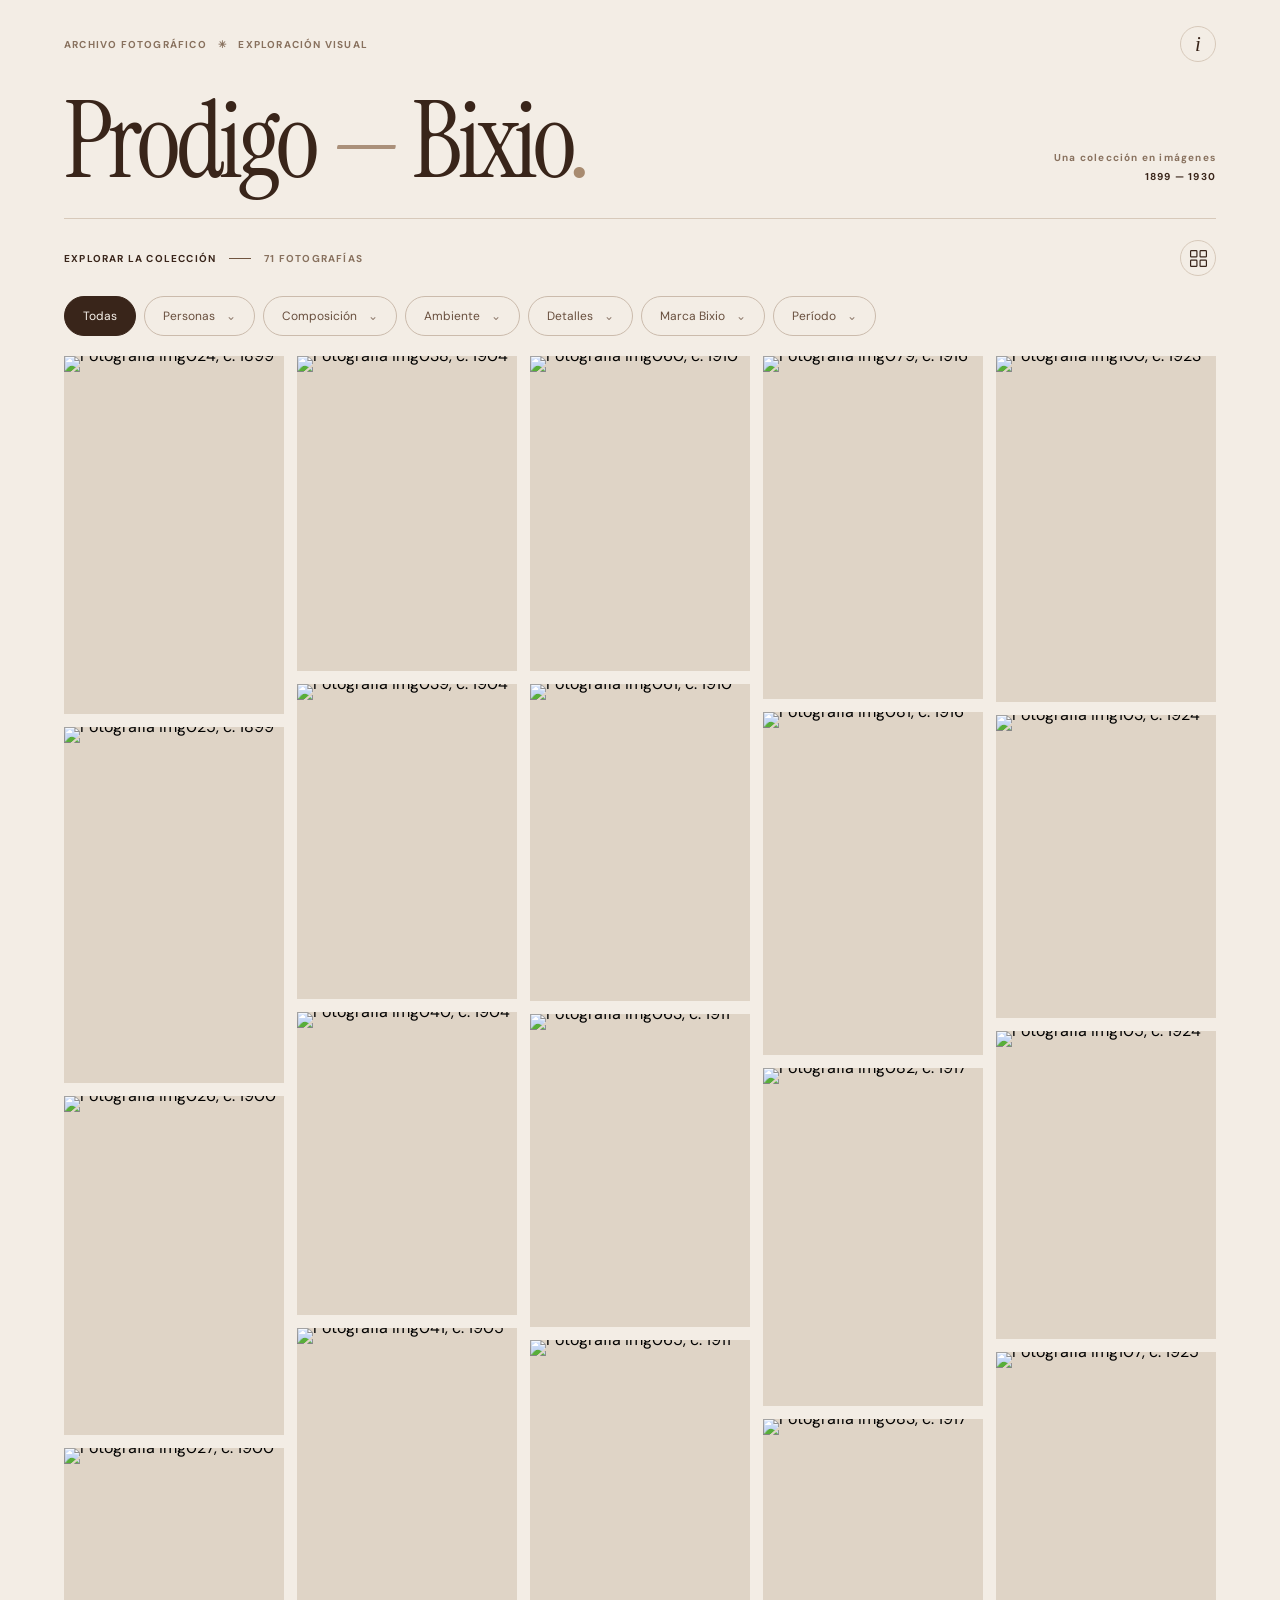
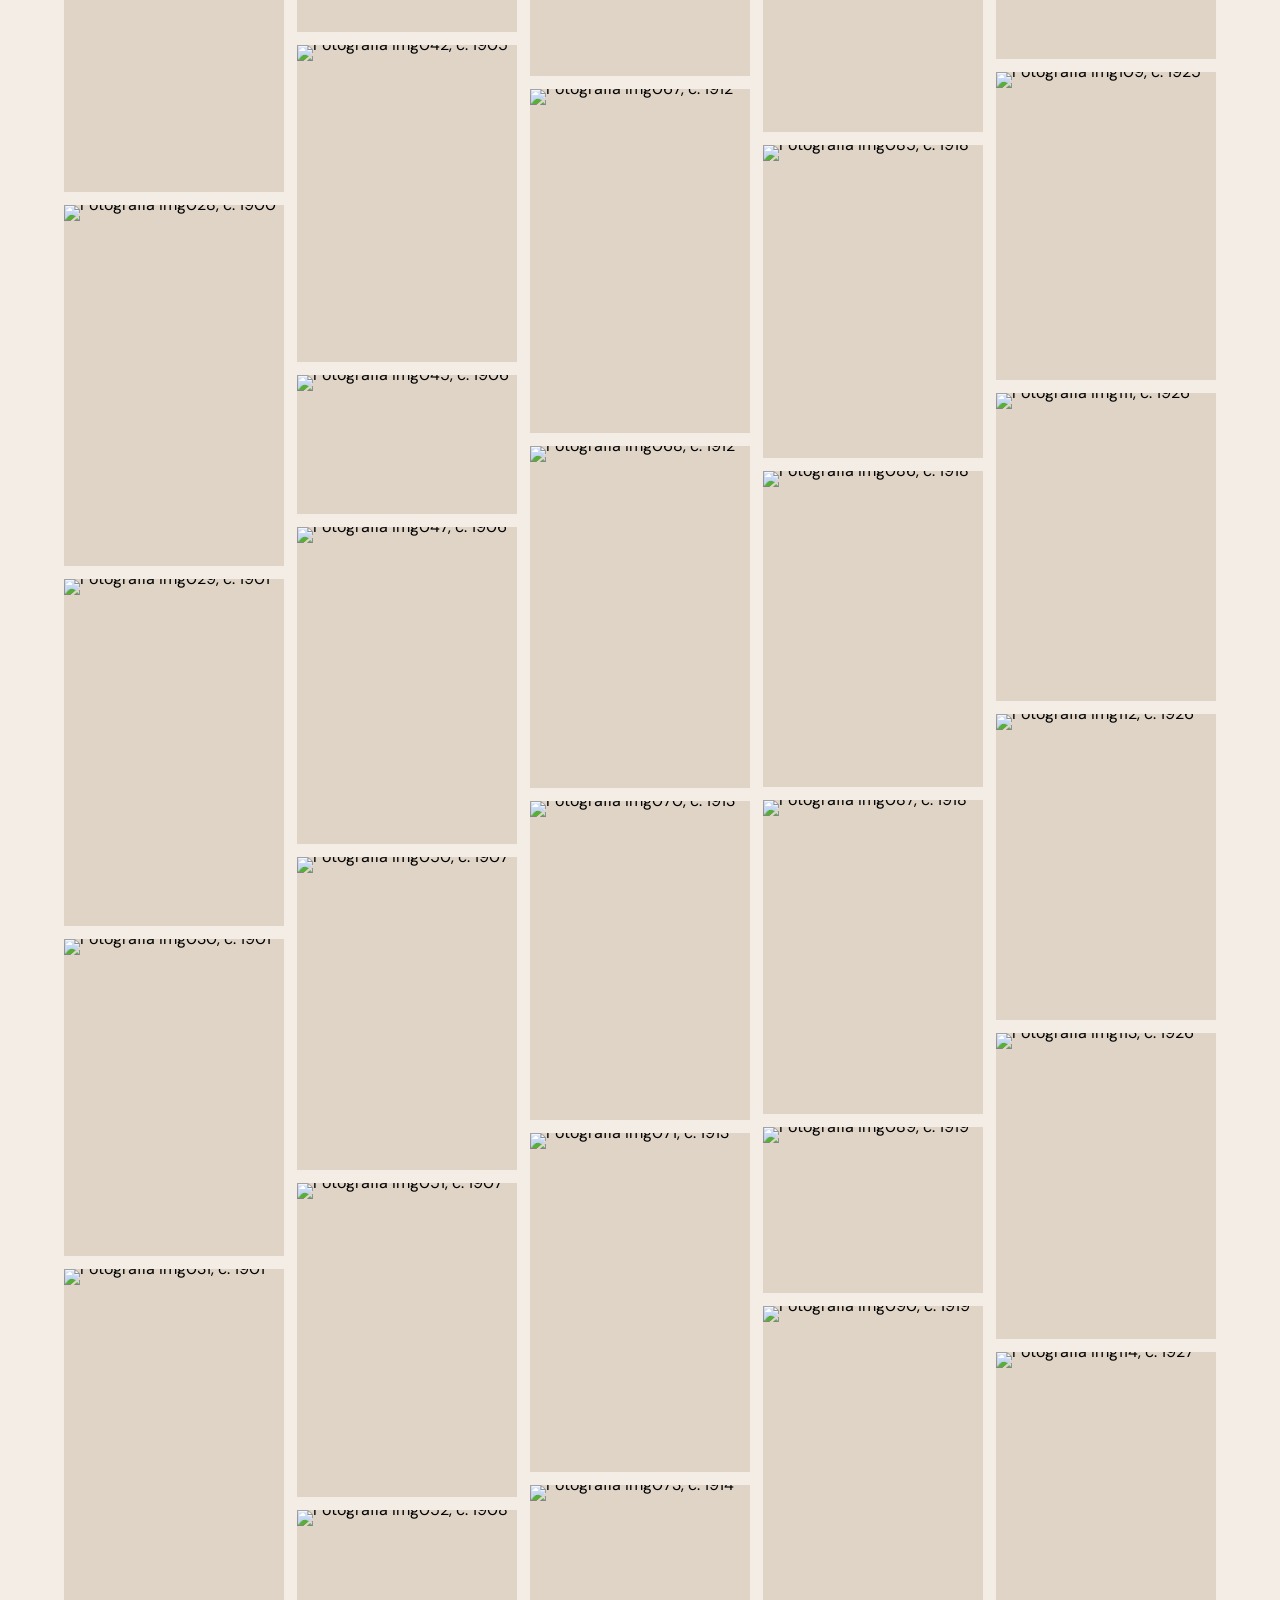
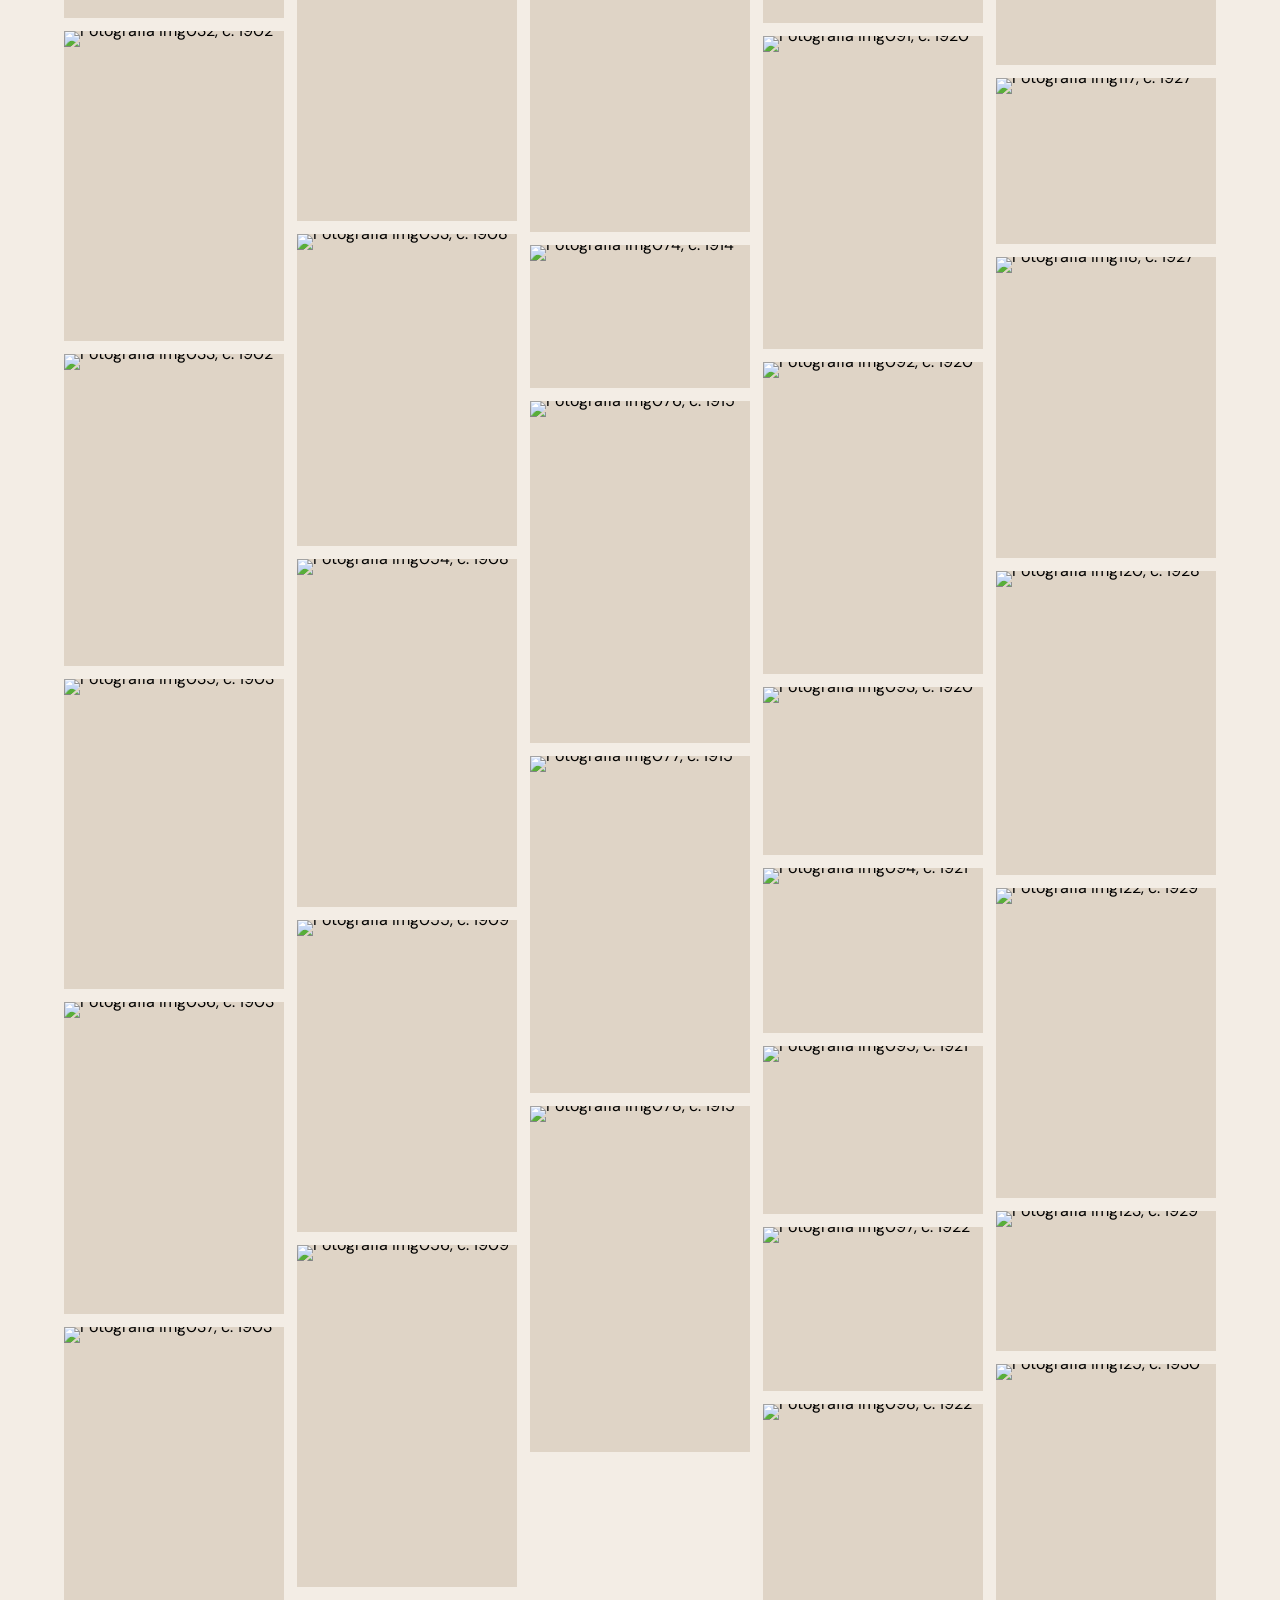
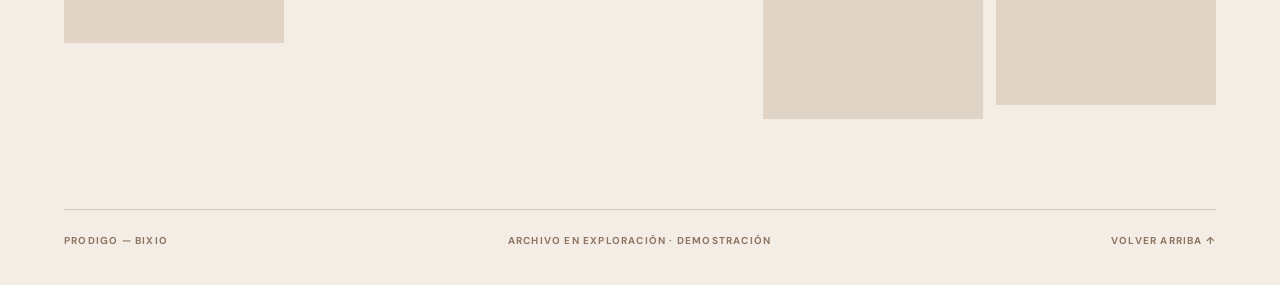
==== index.html @ 55facebe "Add files via upload" ====
<!doctype html><html lang="es"><head><meta charset="utf-8"><meta name="viewport" content="width=device-width, initial-scale=1, viewport-fit=cover"><meta name="theme-color" content="#f3ede5"><meta name="description" content="Prodigo — Bixio. Un archivo fotográfico para explorar visualmente."><title>Prodigo — Bixio</title><link rel="preconnect" href="https://fonts.googleapis.com"><link rel="preconnect" href="https://fonts.gstatic.com" crossorigin><link href="https://fonts.googleapis.com/css2?family=DM+Sans:wght@400;500;600;700&family=Instrument+Serif:ital@0;1&display=swap" rel="stylesheet"><link rel="stylesheet" href="style.css"></head><body>
<header class="mast"><div class="mast-top"><div class="overline">ARCHIVO FOTOGRÁFICO <span class="tiny-star">✳</span> EXPLORACIÓN VISUAL</div><button class="icon-btn contrast" id="about" title="Acerca de la muestra" aria-label="Acerca de la muestra">i</button></div><div class="mast-main"><h1>Prodigo <em>—</em> Bixio<span class="dot">.</span></h1><div class="mast-sub">Una colección en imágenes <span>1899 — 1930</span></div></div></header>
<main><section class="toolbar" aria-label="Filtros de fotografías"><div class="toolbar-head"><div class="section-kicker">EXPLORAR LA COLECCIÓN <span class="line"></span> <span id="counter">—</span></div><div class="right-tools"><button id="reset" class="reset-btn" hidden>↺ Restablecer</button><button id="density" class="icon-btn" title="Cambiar tamaño de miniaturas" aria-label="Cambiar tamaño de miniaturas"><svg width="19" height="19" viewBox="0 0 24 24" fill="none" stroke="currentColor" stroke-width="1.5"><rect x="2" y="2" width="8" height="8" rx="1"/><rect x="14" y="2" width="8" height="8" rx="1"/><rect x="2" y="14" width="8" height="8" rx="1"/><rect x="14" y="14" width="8" height="8" rx="1"/></svg></button></div></div><div class="filter-scroll"><div class="filter-bar" id="filters"><button class="filter-chip selected" data-group="all">Todas</button><button class="filter-chip" data-group="personas">Personas <span class="down">⌄</span></button><button class="filter-chip" data-group="composicion">Composición <span class="down">⌄</span></button><button class="filter-chip" data-group="ambiente">Ambiente <span class="down">⌄</span></button><button class="filter-chip" data-group="detalles">Detalles <span class="down">⌄</span></button><button class="filter-chip" data-group="marca">Marca Bixio <span class="down">⌄</span></button><button class="filter-chip" data-group="fechas">Período <span class="down">⌄</span></button></div></div><div id="filter-panel" class="filter-panel" hidden></div><div id="active" class="active-tags"></div></section>
<section class="gallery-wrap"><div class="gallery" id="gallery"></div><div class="empty" id="empty" hidden>Sin fotografías para esta combinación.<br><button id="clear-empty" class="soft-button">Quitar filtros</button></div></section><footer><span>PRODIGO — BIXIO</span><span>ARCHIVO EN EXPLORACIÓN · DEMOSTRACIÓN</span><a href="#" id="up">VOLVER ARRIBA ↑</a></footer></main>
<div id="viewer" class="viewer" role="dialog" aria-modal="true" aria-label="Visor fotográfico" hidden><div class="viewer-head"><div class="viewer-title">Prodigo <em>—</em> Bixio <small id="viewer-id"></small></div><div class="viewer-head-actions"><button id="flip" class="v-icon" title="Ver reverso" aria-label="Ver reverso" hidden>↺ <span>Reverso</span></button><button id="close" class="v-icon close" title="Cerrar" aria-label="Cerrar">✕</button></div></div><div class="image-viewport" id="viewport"><button id="prev" class="nav-arrow left" aria-label="Anterior">‹</button><div class="image-stage" id="stage"><img id="big" alt="Fotografía seleccionada" draggable="false"></div><button id="next" class="nav-arrow right" aria-label="Siguiente">›</button></div><div class="viewer-bottom"><div class="v-detail"><span id="current">— / —</span><span class="v-sep">·</span><span id="date">c. 1900</span></div><div class="zoom-tools"><button class="v-icon" id="zoom-out" title="Alejar" aria-label="Alejar">−</button><button class="zoom-readout" id="fit" title="Ajustar a pantalla">100%</button><button class="v-icon" id="zoom-in" title="Acercar" aria-label="Acercar">+</button><button class="v-icon" id="fullscreen" title="Pantalla completa" aria-label="Pantalla completa">⛶</button></div></div></div>
<div class="info-overlay" id="info" hidden><div class="info-card"><button class="info-close" id="info-close" aria-label="Cerrar">✕</button><div class="overline">SOBRE ESTA DEMOSTRACIÓN</div><h2>Las imágenes cuentan.</h2><p>Una exploración visual del conjunto fotográfico de Bixio. Combiná filtros para descubrir relaciones entre retratos, escenas y marcas de estudio.</p><p>Las fechas y algunas clasificaciones son aproximaciones experimentales destinadas a esta demostración. No constituyen catalogación documental definitiva.</p><button class="soft-button" id="info-ok">Explorar →</button></div></div><script src="app.js"></script></body></html>
---- style.css ----
:root{--bg:#f3ede5;--ink:#39251a;--muted:#88715e;--line:#d7c9ba;--accent:#705540;--paper:#faf7f2;--dark:#171411}*{box-sizing:border-box}html{scroll-behavior:smooth}body{margin:0;background:var(--bg);color:var(--ink);font-family:'DM Sans',Arial,sans-serif;-webkit-font-smoothing:antialiased}button{font:inherit;cursor:pointer}button:focus-visible,a:focus-visible{outline:2px solid #8c6142;outline-offset:3px}button[hidden],div[hidden],section[hidden]{display:none!important}.mast{padding:26px clamp(18px,5vw,86px) 32px}.mast-top,.mast-main,.toolbar-head,.viewer-head,.viewer-bottom{display:flex;justify-content:space-between;align-items:center}.overline,.section-kicker,.mast-sub,footer{letter-spacing:.12em;font-size:10px;font-weight:700}.overline{color:var(--muted)}.tiny-star{margin:0 8px}.icon-btn{border:1px solid var(--line);background:transparent;color:var(--ink);width:36px;height:36px;border-radius:50%;display:grid;place-items:center}.contrast{font-family:serif;font-style:italic;font-size:21px}.mast-main{gap:28px;align-items:end;margin-top:35px}h1{font-family:'Instrument Serif',Georgia,serif;font-weight:400;font-size:clamp(54px,8.3vw,130px);line-height:.84;letter-spacing:-.045em;margin:0}h1 em{font-weight:400;color:#aa907a}.dot{color:#a88b70}.mast-sub{max-width:175px;text-align:right;color:var(--muted);line-height:1.9}.mast-sub span{display:block;color:var(--ink)}main{padding:0 clamp(18px,5vw,86px)}.toolbar{position:relative;padding-top:21px;border-top:1px solid var(--line);padding-bottom:20px}.section-kicker{display:flex;align-items:center;gap:13px;white-space:nowrap}.section-kicker .line{display:block;width:22px;border-top:1px solid var(--accent)}.section-kicker #counter{color:var(--muted)}.right-tools{display:flex;align-items:center;gap:15px}.reset-btn{border:0;background:transparent;color:var(--muted);font-size:12px}.filter-scroll{overflow-x:auto;scrollbar-width:none;margin-top:20px}.filter-scroll::-webkit-scrollbar{display:none}.filter-bar{display:flex;gap:8px;width:max-content;min-width:100%}.filter-chip{border:1px solid #cbbbac;padding:11px 18px;background:transparent;border-radius:99px;color:#684f3e;font-size:12px;white-space:nowrap;transition:all .2s}.filter-chip:hover{background:#e5d8c9}.filter-chip.selected,.filter-chip.has-selection{background:var(--ink);color:#f8f3ec;border-color:var(--ink)}.down{margin-left:8px;opacity:.7}.filter-panel{margin-top:12px;background:#eae0d4;border:1px solid #dacbbd;border-radius:14px;padding:18px;box-shadow:0 14px 30px #63452d11}.options{display:flex;flex-wrap:wrap;gap:9px}.option{border:1px solid #c9b8a7;border-radius:99px;background:#f8f3ec;color:var(--ink);padding:9px 14px;font-size:12px}.option.on{background:#705540;color:white;border-color:#705540}.year-panel{display:flex;align-items:center;gap:14px;flex-wrap:wrap}.year-panel input{accent-color:#705540;flex:1;min-width:150px}.year-panel strong{min-width:110px;font-family:'Instrument Serif',serif;font-size:22px;font-weight:400}.active-tags{display:flex;flex-wrap:wrap;gap:8px}.tag{display:inline-flex;align-items:center;gap:10px;background:#e1d4c5;border-radius:4px;padding:7px 9px;font-size:11px;border:0;color:#664d3b}.gallery-wrap{min-height:45vh;padding-bottom:90px}.gallery{columns:5 180px;column-gap:13px}.gallery.wide{columns:3 270px}.tile{break-inside:avoid;margin:0 0 13px;position:relative;display:block;overflow:hidden;background:#dfd4c6;line-height:0;border:0;width:100%;padding:0;text-align:left;animation:emerge .35s both;cursor:zoom-in}.tile img{width:100%;height:auto;display:block;transition:transform .45s ease,filter .4s}.tile:hover img{transform:scale(1.018);filter:brightness(.78)}.tile .loupe{position:absolute;inset:0;display:grid;place-items:center;color:white;font-size:34px;opacity:0;transition:opacity .2s;pointer-events:none}.tile:hover .loupe,.tile:focus-visible .loupe{opacity:1}.loupe-inner{display:grid;place-items:center;width:56px;height:56px;border:1px solid #ffffffb8;border-radius:50%;backdrop-filter:blur(4px);font-weight:300}.empty{padding:80px 0;text-align:center;font-family:'Instrument Serif',serif;font-size:29px;line-height:2}.soft-button{background:transparent;border:1px solid currentColor;padding:10px 16px;font:500 12px 'DM Sans',sans-serif;border-radius:30px;color:inherit}footer{border-top:1px solid var(--line);display:flex;justify-content:space-between;gap:12px;padding:24px 0 38px;color:#8d7561}footer a{color:inherit;text-decoration:none}.viewer{position:fixed;z-index:200;inset:0;background:var(--dark);color:#f3eee6;display:flex;flex-direction:column;touch-action:pan-y}.viewer-head{height:67px;padding:0 clamp(16px,4vw,60px);flex-shrink:0}.viewer-title{font-family:'Instrument Serif',Georgia,serif;font-size:25px}.viewer-title em{color:#bd9a7c}.viewer-title small{font-family:'DM Sans';font-size:10px;letter-spacing:.15em;color:#a59b90;margin-left:15px}.viewer-head-actions{display:flex;align-items:center;gap:15px}.v-icon{background:transparent;border:0;color:#e8e0d7;min-width:39px;height:39px;font-size:22px}.v-icon span{font-size:11px;letter-spacing:.05em}.image-viewport{position:relative;flex:1;min-height:0;overflow:hidden;touch-action:none}.image-stage{position:absolute;inset:0;display:flex;align-items:center;justify-content:center;overflow:hidden;touch-action:none;cursor:grab}.image-stage.grabbing{cursor:grabbing}.image-stage img{max-width:calc(100% - 120px);max-height:100%;width:auto;height:auto;object-fit:contain;user-select:none;will-change:transform;transform-origin:center center;box-shadow:0 14px 60px #0005}.nav-arrow{position:absolute;top:50%;transform:translateY(-50%);z-index:4;background:#26211caf;border:1px solid #ffffff22;border-radius:50%;color:white;width:42px;height:42px;display:grid;place-items:center;font-size:35px;font-family:serif;line-height:1}.nav-arrow.left{left:22px}.nav-arrow.right{right:22px}.viewer-bottom{height:70px;padding:0 clamp(16px,4vw,60px);flex-shrink:0;border-top:1px solid #ffffff17}.v-detail{color:#b3a598;font-size:12px;display:flex;align-items:center;gap:14px}.zoom-tools{display:flex;align-items:center;gap:8px}.zoom-readout{color:#d0c2b5;border:0;background:transparent;font-size:12px;min-width:58px}.info-overlay{position:fixed;inset:0;z-index:300;background:#21170fcc;display:grid;place-items:center;padding:20px}.info-card{position:relative;background:var(--bg);color:var(--ink);width:min(100%,510px);padding:38px;border-radius:3px}.info-card h2{font:400 46px 'Instrument Serif',serif;margin:22px 0}.info-card p{line-height:1.8;font-size:14px;color:#6c5545}.info-close{position:absolute;top:15px;right:15px;border:0;background:transparent;font-size:20px}.info-card .soft-button{margin-top:15px}@keyframes emerge{from{opacity:.3;transform:translateY(8px)}to{opacity:1;transform:translateY(0)}}@media(max-width:850px){.gallery{columns:3 160px}.gallery.wide{columns:2 200px}.mast{padding-top:20px}.mast-main{align-items:start;flex-direction:column;gap:18px;margin-top:28px}.mast-sub{text-align:left;max-width:none}.mast-sub span{display:inline;margin-left:14px}.section-kicker{font-size:9px}footer{font-size:9px}}@media(max-width:560px){.mast{padding:18px 16px 26px}main{padding:0 12px}.mast-main{margin-top:22px}h1{font-size:clamp(49px,12vw,72px)}.overline{font-size:8px}.gallery,.gallery.wide{columns:2 130px;column-gap:7px}.tile{margin-bottom:7px}.loupe{display:none!important}.filter-chip{padding:10px 13px}.toolbar{padding-left:3px;padding-right:3px}.mast-sub{font-size:9px}.viewer-head{height:54px}.viewer-title{font-size:19px}.viewer-title small{display:none}.image-stage img{max-width:100%;max-height:100%}.nav-arrow{width:32px;height:42px;background:#211b17a0;border-radius:0}.nav-arrow.left{left:0}.nav-arrow.right{right:0}.viewer-bottom{height:65px}.v-icon{min-width:33px}.v-icon span{display:none}.v-detail{font-size:10px;gap:7px}.zoom-tools{gap:1px}footer{flex-wrap:wrap}.info-card{padding:25px}.info-card h2{font-size:38px}}@media(hover:none){.tile:hover img{filter:none;transform:none}}@media(prefers-reduced-motion:reduce){*,*:before,*:after{animation:none!important;transition:none!important}}
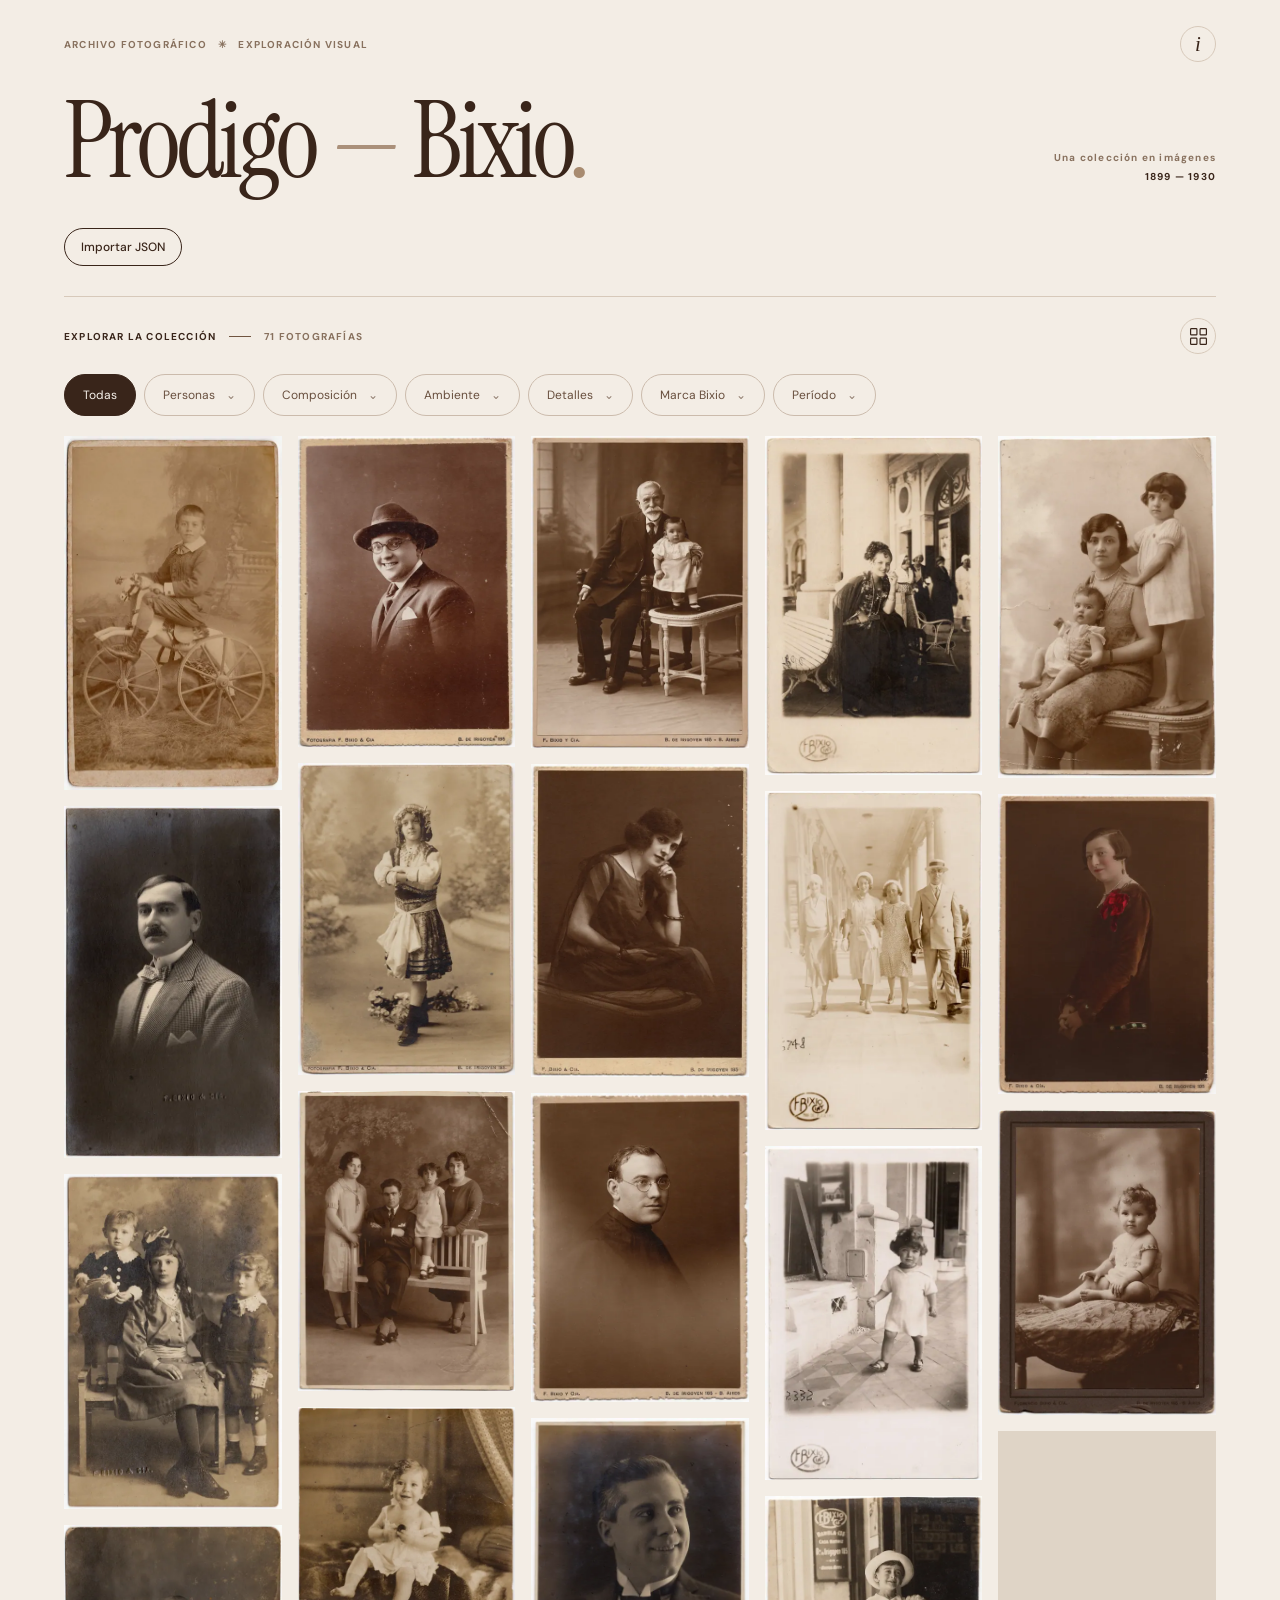
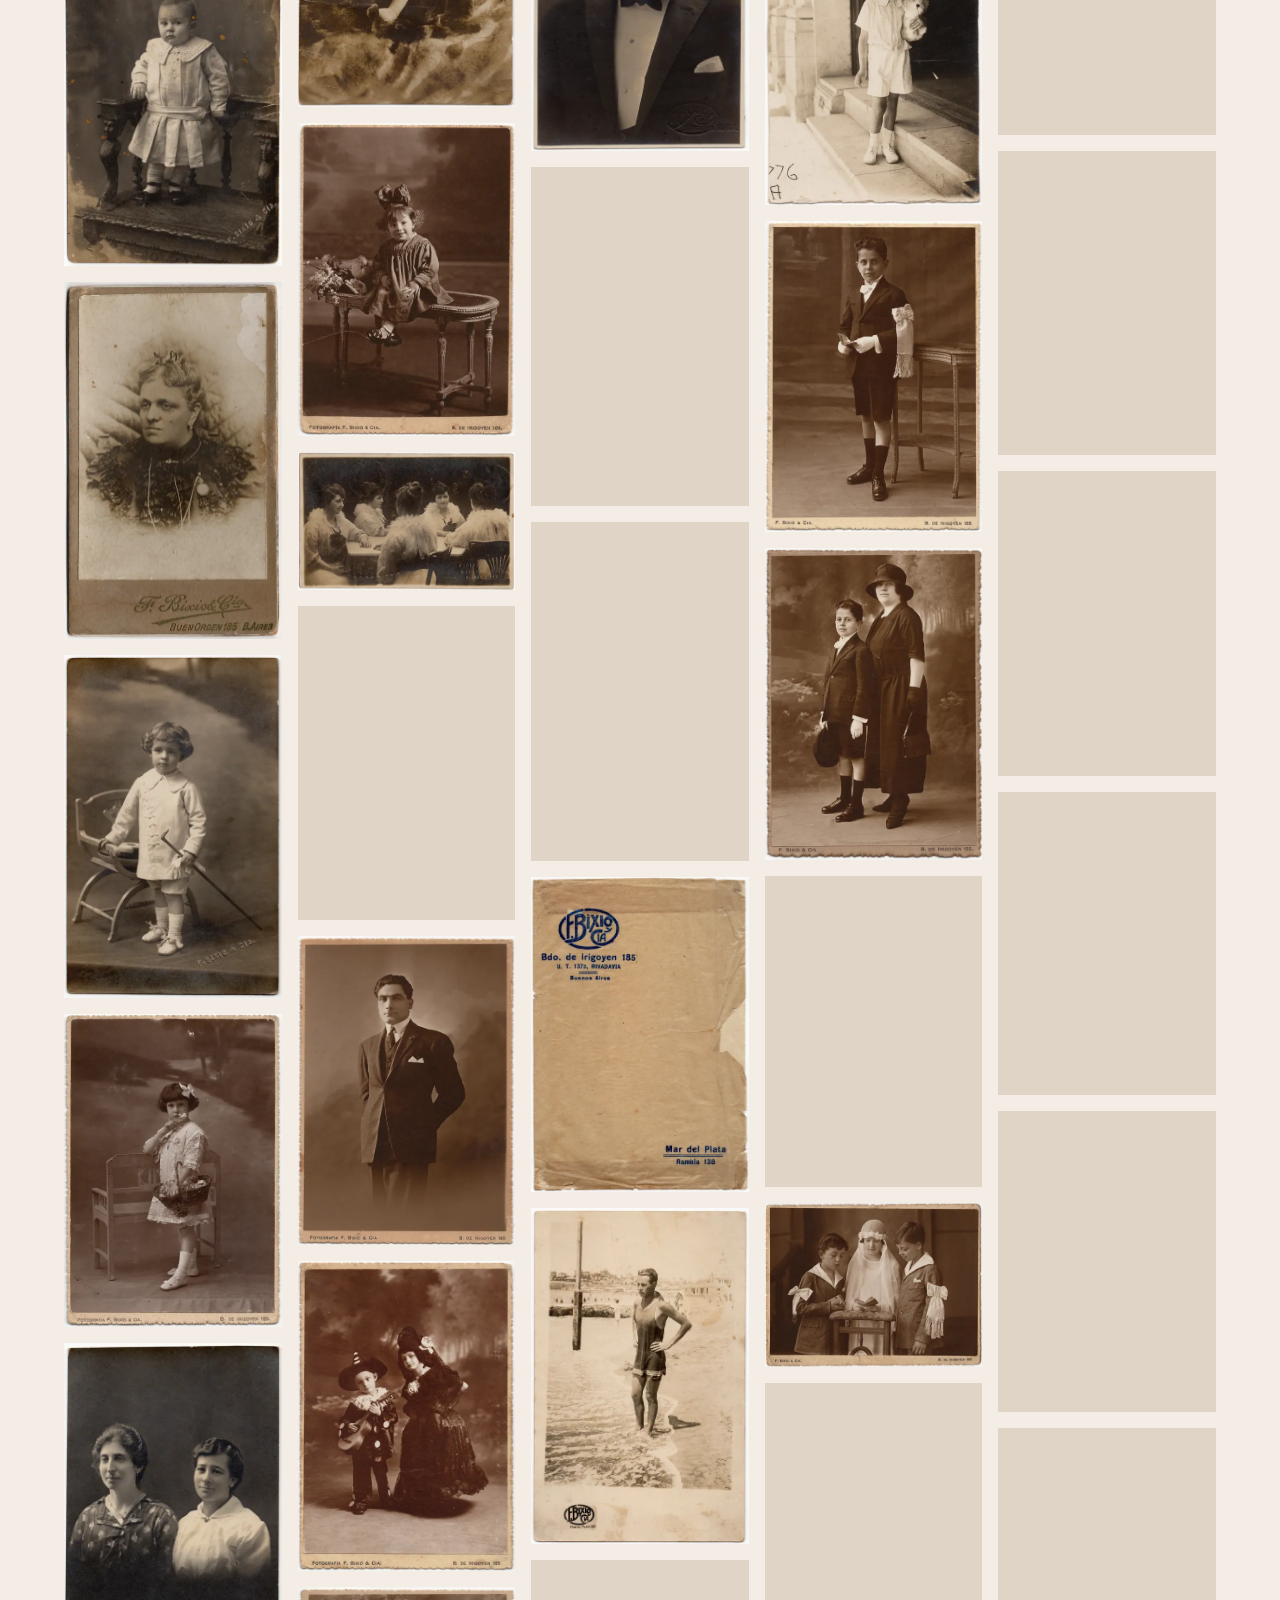
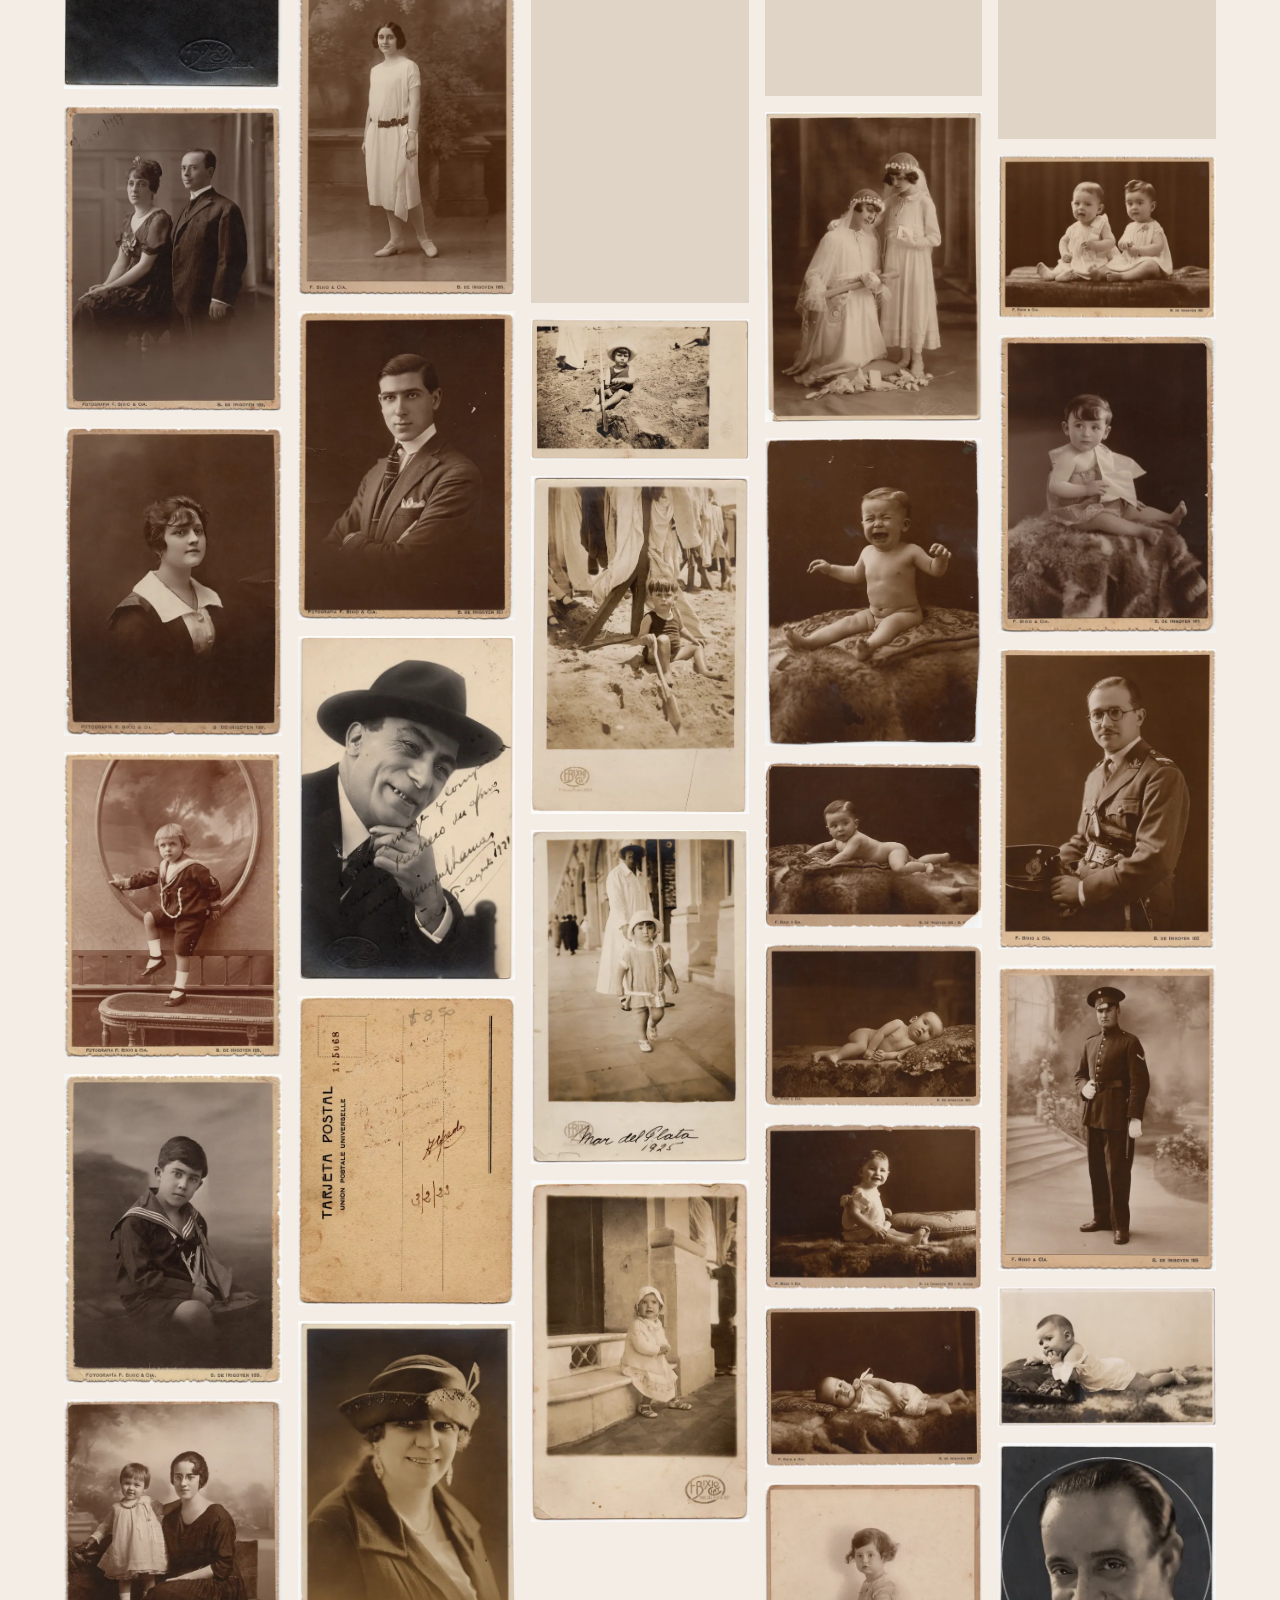
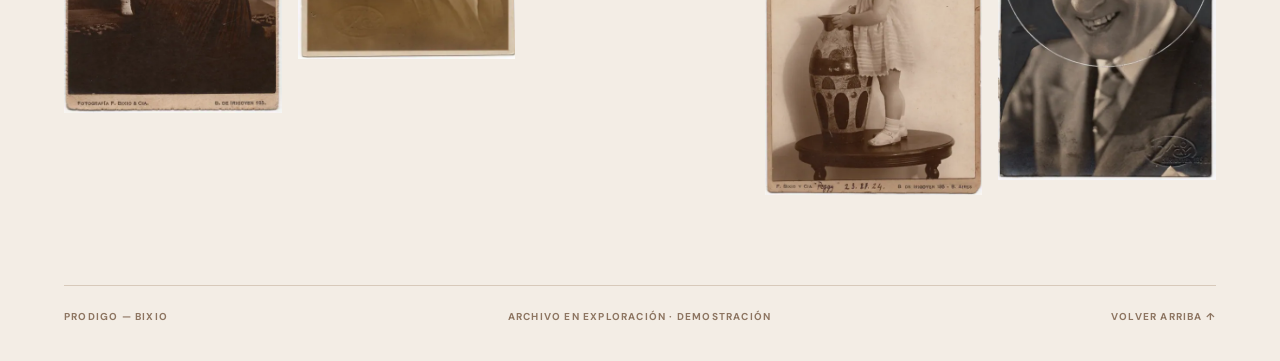
==== commit de7ee514: "Importar catalogación JSON en el visor y exportar fichas con imágenes incluidas" ====
--- a/index.html
+++ b/index.html
@@ -1,6 +1,7 @@
-<!doctype html><html lang="es"><head><meta charset="utf-8"><meta name="viewport" content="width=device-width, initial-scale=1, viewport-fit=cover"><meta name="theme-color" content="#f3ede5"><meta name="description" content="Prodigo — Bixio. Un archivo fotográfico para explorar visualmente."><title>Prodigo — Bixio</title><link rel="preconnect" href="https://fonts.googleapis.com"><link rel="preconnect" href="https://fonts.gstatic.com" crossorigin><link href="https://fonts.googleapis.com/css2?family=DM+Sans:wght@400;500;600;700&family=Instrument+Serif:ital@0;1&display=swap" rel="stylesheet"><link rel="stylesheet" href="style.css"></head><body>
-<header class="mast"><div class="mast-top"><div class="overline">ARCHIVO FOTOGRÁFICO <span class="tiny-star">✳</span> EXPLORACIÓN VISUAL</div><button class="icon-btn contrast" id="about" title="Acerca de la muestra" aria-label="Acerca de la muestra">i</button></div><div class="mast-main"><h1>Prodigo <em>—</em> Bixio<span class="dot">.</span></h1><div class="mast-sub">Una colección en imágenes <span>1899 — 1930</span></div></div></header>
-<main><section class="toolbar" aria-label="Filtros de fotografías"><div class="toolbar-head"><div class="section-kicker">EXPLORAR LA COLECCIÓN <span class="line"></span> <span id="counter">—</span></div><div class="right-tools"><button id="reset" class="reset-btn" hidden>↺ Restablecer</button><button id="density" class="icon-btn" title="Cambiar tamaño de miniaturas" aria-label="Cambiar tamaño de miniaturas"><svg width="19" height="19" viewBox="0 0 24 24" fill="none" stroke="currentColor" stroke-width="1.5"><rect x="2" y="2" width="8" height="8" rx="1"/><rect x="14" y="2" width="8" height="8" rx="1"/><rect x="2" y="14" width="8" height="8" rx="1"/><rect x="14" y="14" width="8" height="8" rx="1"/></svg></button></div></div><div class="filter-scroll"><div class="filter-bar" id="filters"><button class="filter-chip selected" data-group="all">Todas</button><button class="filter-chip" data-group="personas">Personas <span class="down">⌄</span></button><button class="filter-chip" data-group="composicion">Composición <span class="down">⌄</span></button><button class="filter-chip" data-group="ambiente">Ambiente <span class="down">⌄</span></button><button class="filter-chip" data-group="detalles">Detalles <span class="down">⌄</span></button><button class="filter-chip" data-group="marca">Marca Bixio <span class="down">⌄</span></button><button class="filter-chip" data-group="fechas">Período <span class="down">⌄</span></button></div></div><div id="filter-panel" class="filter-panel" hidden></div><div id="active" class="active-tags"></div></section>
+<!doctype html><html lang="es"><head><meta charset="utf-8"><meta name="viewport" content="width=device-width, initial-scale=1, viewport-fit=cover"><meta name="theme-color" content="#f3ede5"><meta name="description" content="Prodigo — Bixio. Un archivo fotográfico para explorar visualmente."><title>Prodigo — Bixio</title><link rel="preconnect" href="https://fonts.googleapis.com"><link rel="preconnect" href="https://fonts.gstatic.com" crossorigin><link href="https://fonts.googleapis.com/css2?family=DM+Sans:wght@400;500;600;700&family=Instrument+Serif:ital@0;1&display=swap" rel="stylesheet"><link rel="stylesheet" href="style.css?v=import1"></head><body>
+<header class="mast"><div class="mast-top"><div class="overline">ARCHIVO FOTOGRÁFICO <span class="tiny-star">✳</span> EXPLORACIÓN VISUAL</div><button class="icon-btn contrast" id="about" title="Acerca de la muestra" aria-label="Acerca de la muestra">i</button></div><div class="mast-main"><h1>Prodigo <em>—</em> Bixio<span class="dot">.</span></h1><div class="mast-sub">Una colección en imágenes <span id="period-label">1899 — 1930</span></div></div></header>
+<main><section class="import-tools" aria-label="Importar catalogación"><button id="import-json" class="soft-button">Importar JSON</button><input id="json-picker" type="file" accept=".json,application/json" hidden><button id="link-images" class="soft-button" hidden>Vincular imágenes</button><input id="image-picker" type="file" accept=".tif,.tiff,.jpg,.jpeg,.png,.webp" webkitdirectory multiple hidden><button id="restore-demo" class="soft-button" hidden>Volver a la muestra</button><p id="import-status" role="status"></p></section><section class="toolbar" aria-label="Filtros de fotografías"><div class="toolbar-head"><div class="section-kicker">EXPLORAR LA COLECCIÓN <span class="line"></span> <span id="counter">—</span></div><div class="right-tools"><button id="reset" class="reset-btn" hidden>↺ Restablecer</button><button id="density" class="icon-btn" title="Cambiar tamaño de miniaturas" aria-label="Cambiar tamaño de miniaturas"><svg width="19" height="19" viewBox="0 0 24 24" fill="none" stroke="currentColor" stroke-width="1.5"><rect x="2" y="2" width="8" height="8" rx="1"/><rect x="14" y="2" width="8" height="8" rx="1"/><rect x="2" y="14" width="8" height="8" rx="1"/><rect x="14" y="14" width="8" height="8" rx="1"/></svg></button></div></div><div class="filter-scroll"><div class="filter-bar" id="filters"><button class="filter-chip selected" data-group="all">Todas</button><button class="filter-chip" data-group="personas">Personas <span class="down">⌄</span></button><button class="filter-chip" data-group="composicion">Composición <span class="down">⌄</span></button><button class="filter-chip" data-group="ambiente">Ambiente <span class="down">⌄</span></button><button class="filter-chip" data-group="detalles">Detalles <span class="down">⌄</span></button><button class="filter-chip" data-group="marca">Marca Bixio <span class="down">⌄</span></button><button class="filter-chip" data-group="fechas">Período <span class="down">⌄</span></button></div></div><div id="filter-panel" class="filter-panel" hidden></div><div id="active" class="active-tags"></div></section>
 <section class="gallery-wrap"><div class="gallery" id="gallery"></div><div class="empty" id="empty" hidden>Sin fotografías para esta combinación.<br><button id="clear-empty" class="soft-button">Quitar filtros</button></div></section><footer><span>PRODIGO — BIXIO</span><span>ARCHIVO EN EXPLORACIÓN · DEMOSTRACIÓN</span><a href="#" id="up">VOLVER ARRIBA ↑</a></footer></main>
-<div id="viewer" class="viewer" role="dialog" aria-modal="true" aria-label="Visor fotográfico" hidden><div class="viewer-head"><div class="viewer-title">Prodigo <em>—</em> Bixio <small id="viewer-id"></small></div><div class="viewer-head-actions"><button id="flip" class="v-icon" title="Ver reverso" aria-label="Ver reverso" hidden>↺ <span>Reverso</span></button><button id="close" class="v-icon close" title="Cerrar" aria-label="Cerrar">✕</button></div></div><div class="image-viewport" id="viewport"><button id="prev" class="nav-arrow left" aria-label="Anterior">‹</button><div class="image-stage" id="stage"><img id="big" alt="Fotografía seleccionada" draggable="false"></div><button id="next" class="nav-arrow right" aria-label="Siguiente">›</button></div><div class="viewer-bottom"><div class="v-detail"><span id="current">— / —</span><span class="v-sep">·</span><span id="date">c. 1900</span></div><div class="zoom-tools"><button class="v-icon" id="zoom-out" title="Alejar" aria-label="Alejar">−</button><button class="zoom-readout" id="fit" title="Ajustar a pantalla">100%</button><button class="v-icon" id="zoom-in" title="Acercar" aria-label="Acercar">+</button><button class="v-icon" id="fullscreen" title="Pantalla completa" aria-label="Pantalla completa">⛶</button></div></div></div>
-<div class="info-overlay" id="info" hidden><div class="info-card"><button class="info-close" id="info-close" aria-label="Cerrar">✕</button><div class="overline">SOBRE ESTA DEMOSTRACIÓN</div><h2>Las imágenes cuentan.</h2><p>Una exploración visual del conjunto fotográfico de Bixio. Combiná filtros para descubrir relaciones entre retratos, escenas y marcas de estudio.</p><p>Las fechas y algunas clasificaciones son aproximaciones experimentales destinadas a esta demostración. No constituyen catalogación documental definitiva.</p><button class="soft-button" id="info-ok">Explorar →</button></div></div><script src="app.js"></script></body></html>
+<div id="viewer" class="viewer" role="dialog" aria-modal="true" aria-label="Visor fotográfico" hidden><div class="viewer-head"><div class="viewer-title">Prodigo <em>—</em> Bixio <small id="viewer-id"></small></div><div class="viewer-head-actions"><button id="flip" class="v-icon" title="Ver reverso" aria-label="Ver reverso" hidden>↺ <span>Reverso</span></button><button id="close" class="v-icon close" title="Cerrar" aria-label="Cerrar">✕</button></div></div><div class="image-viewport" id="viewport"><button id="prev" class="nav-arrow left" aria-label="Anterior">‹</button><div class="image-stage" id="stage"><img id="big" alt="Fotografía seleccionada" draggable="false"></div><button id="next" class="nav-arrow right" aria-label="Siguiente">›</button></div><div id="record-details" class="record-details"></div><div class="viewer-bottom"><div class="v-detail"><span id="current">— / —</span><span class="v-sep">·</span><span id="date">c. 1900</span></div><div class="zoom-tools"><button class="v-icon" id="zoom-out" title="Alejar" aria-label="Alejar">−</button><button class="zoom-readout" id="fit" title="Ajustar a pantalla">100%</button><button class="v-icon" id="zoom-in" title="Acercar" aria-label="Acercar">+</button><button class="v-icon" id="fullscreen" title="Pantalla completa" aria-label="Pantalla completa">⛶</button></div></div></div>
+<div class="info-overlay" id="info" hidden><div class="info-card"><button class="info-close" id="info-close" aria-label="Cerrar">✕</button><div class="overline">SOBRE ESTA DEMOSTRACIÓN</div><h2>Las imágenes cuentan.</h2><p>Una exploración visual del conjunto fotográfico de Bixio. Combiná filtros para descubrir relaciones entre retratos, escenas y marcas de estudio.</p><p>Las fechas y algunas clasificaciones son aproximaciones experimentales destinadas a esta demostración. No constituyen catalogación documental definitiva.</p><button class="soft-button" id="info-ok">Explorar →</button></div></div><script src="catalog-format.js?v=1"></script><script src="app.js?v=import1"></script><script src="import.js?v=1"></script></body></html>
+
--- a/style.css
+++ b/style.css
@@ -1 +1,91 @@
 :root{--bg:#f3ede5;--ink:#39251a;--muted:#88715e;--line:#d7c9ba;--accent:#705540;--paper:#faf7f2;--dark:#171411}*{box-sizing:border-box}html{scroll-behavior:smooth}body{margin:0;background:var(--bg);color:var(--ink);font-family:'DM Sans',Arial,sans-serif;-webkit-font-smoothing:antialiased}button{font:inherit;cursor:pointer}button:focus-visible,a:focus-visible{outline:2px solid #8c6142;outline-offset:3px}button[hidden],div[hidden],section[hidden]{display:none!important}.mast{padding:26px clamp(18px,5vw,86px) 32px}.mast-top,.mast-main,.toolbar-head,.viewer-head,.viewer-bottom{display:flex;justify-content:space-between;align-items:center}.overline,.section-kicker,.mast-sub,footer{letter-spacing:.12em;font-size:10px;font-weight:700}.overline{color:var(--muted)}.tiny-star{margin:0 8px}.icon-btn{border:1px solid var(--line);background:transparent;color:var(--ink);width:36px;height:36px;border-radius:50%;display:grid;place-items:center}.contrast{font-family:serif;font-style:italic;font-size:21px}.mast-main{gap:28px;align-items:end;margin-top:35px}h1{font-family:'Instrument Serif',Georgia,serif;font-weight:400;font-size:clamp(54px,8.3vw,130px);line-height:.84;letter-spacing:-.045em;margin:0}h1 em{font-weight:400;color:#aa907a}.dot{color:#a88b70}.mast-sub{max-width:175px;text-align:right;color:var(--muted);line-height:1.9}.mast-sub span{display:block;color:var(--ink)}main{padding:0 clamp(18px,5vw,86px)}.toolbar{position:relative;padding-top:21px;border-top:1px solid var(--line);padding-bottom:20px}.section-kicker{display:flex;align-items:center;gap:13px;white-space:nowrap}.section-kicker .line{display:block;width:22px;border-top:1px solid var(--accent)}.section-kicker #counter{color:var(--muted)}.right-tools{display:flex;align-items:center;gap:15px}.reset-btn{border:0;background:transparent;color:var(--muted);font-size:12px}.filter-scroll{overflow-x:auto;scrollbar-width:none;margin-top:20px}.filter-scroll::-webkit-scrollbar{display:none}.filter-bar{display:flex;gap:8px;width:max-content;min-width:100%}.filter-chip{border:1px solid #cbbbac;padding:11px 18px;background:transparent;border-radius:99px;color:#684f3e;font-size:12px;white-space:nowrap;transition:all .2s}.filter-chip:hover{background:#e5d8c9}.filter-chip.selected,.filter-chip.has-selection{background:var(--ink);color:#f8f3ec;border-color:var(--ink)}.down{margin-left:8px;opacity:.7}.filter-panel{margin-top:12px;background:#eae0d4;border:1px solid #dacbbd;border-radius:14px;padding:18px;box-shadow:0 14px 30px #63452d11}.options{display:flex;flex-wrap:wrap;gap:9px}.option{border:1px solid #c9b8a7;border-radius:99px;background:#f8f3ec;color:var(--ink);padding:9px 14px;font-size:12px}.option.on{background:#705540;color:white;border-color:#705540}.year-panel{display:flex;align-items:center;gap:14px;flex-wrap:wrap}.year-panel input{accent-color:#705540;flex:1;min-width:150px}.year-panel strong{min-width:110px;font-family:'Instrument Serif',serif;font-size:22px;font-weight:400}.active-tags{display:flex;flex-wrap:wrap;gap:8px}.tag{display:inline-flex;align-items:center;gap:10px;background:#e1d4c5;border-radius:4px;padding:7px 9px;font-size:11px;border:0;color:#664d3b}.gallery-wrap{min-height:45vh;padding-bottom:90px}.gallery{columns:5 180px;column-gap:13px}.gallery.wide{columns:3 270px}.tile{break-inside:avoid;margin:0 0 13px;position:relative;display:block;overflow:hidden;background:#dfd4c6;line-height:0;border:0;width:100%;padding:0;text-align:left;animation:emerge .35s both;cursor:zoom-in}.tile img{width:100%;height:auto;display:block;transition:transform .45s ease,filter .4s}.tile:hover img{transform:scale(1.018);filter:brightness(.78)}.tile .loupe{position:absolute;inset:0;display:grid;place-items:center;color:white;font-size:34px;opacity:0;transition:opacity .2s;pointer-events:none}.tile:hover .loupe,.tile:focus-visible .loupe{opacity:1}.loupe-inner{display:grid;place-items:center;width:56px;height:56px;border:1px solid #ffffffb8;border-radius:50%;backdrop-filter:blur(4px);font-weight:300}.empty{padding:80px 0;text-align:center;font-family:'Instrument Serif',serif;font-size:29px;line-height:2}.soft-button{background:transparent;border:1px solid currentColor;padding:10px 16px;font:500 12px 'DM Sans',sans-serif;border-radius:30px;color:inherit}footer{border-top:1px solid var(--line);display:flex;justify-content:space-between;gap:12px;padding:24px 0 38px;color:#8d7561}footer a{color:inherit;text-decoration:none}.viewer{position:fixed;z-index:200;inset:0;background:var(--dark);color:#f3eee6;display:flex;flex-direction:column;touch-action:pan-y}.viewer-head{height:67px;padding:0 clamp(16px,4vw,60px);flex-shrink:0}.viewer-title{font-family:'Instrument Serif',Georgia,serif;font-size:25px}.viewer-title em{color:#bd9a7c}.viewer-title small{font-family:'DM Sans';font-size:10px;letter-spacing:.15em;color:#a59b90;margin-left:15px}.viewer-head-actions{display:flex;align-items:center;gap:15px}.v-icon{background:transparent;border:0;color:#e8e0d7;min-width:39px;height:39px;font-size:22px}.v-icon span{font-size:11px;letter-spacing:.05em}.image-viewport{position:relative;flex:1;min-height:0;overflow:hidden;touch-action:none}.image-stage{position:absolute;inset:0;display:flex;align-items:center;justify-content:center;overflow:hidden;touch-action:none;cursor:grab}.image-stage.grabbing{cursor:grabbing}.image-stage img{max-width:calc(100% - 120px);max-height:100%;width:auto;height:auto;object-fit:contain;user-select:none;will-change:transform;transform-origin:center center;box-shadow:0 14px 60px #0005}.nav-arrow{position:absolute;top:50%;transform:translateY(-50%);z-index:4;background:#26211caf;border:1px solid #ffffff22;border-radius:50%;color:white;width:42px;height:42px;display:grid;place-items:center;font-size:35px;font-family:serif;line-height:1}.nav-arrow.left{left:22px}.nav-arrow.right{right:22px}.viewer-bottom{height:70px;padding:0 clamp(16px,4vw,60px);flex-shrink:0;border-top:1px solid #ffffff17}.v-detail{color:#b3a598;font-size:12px;display:flex;align-items:center;gap:14px}.zoom-tools{display:flex;align-items:center;gap:8px}.zoom-readout{color:#d0c2b5;border:0;background:transparent;font-size:12px;min-width:58px}.info-overlay{position:fixed;inset:0;z-index:300;background:#21170fcc;display:grid;place-items:center;padding:20px}.info-card{position:relative;background:var(--bg);color:var(--ink);width:min(100%,510px);padding:38px;border-radius:3px}.info-card h2{font:400 46px 'Instrument Serif',serif;margin:22px 0}.info-card p{line-height:1.8;font-size:14px;color:#6c5545}.info-close{position:absolute;top:15px;right:15px;border:0;background:transparent;font-size:20px}.info-card .soft-button{margin-top:15px}@keyframes emerge{from{opacity:.3;transform:translateY(8px)}to{opacity:1;transform:translateY(0)}}@media(max-width:850px){.gallery{columns:3 160px}.gallery.wide{columns:2 200px}.mast{padding-top:20px}.mast-main{align-items:start;flex-direction:column;gap:18px;margin-top:28px}.mast-sub{text-align:left;max-width:none}.mast-sub span{display:inline;margin-left:14px}.section-kicker{font-size:9px}footer{font-size:9px}}@media(max-width:560px){.mast{padding:18px 16px 26px}main{padding:0 12px}.mast-main{margin-top:22px}h1{font-size:clamp(49px,12vw,72px)}.overline{font-size:8px}.gallery,.gallery.wide{columns:2 130px;column-gap:7px}.tile{margin-bottom:7px}.loupe{display:none!important}.filter-chip{padding:10px 13px}.toolbar{padding-left:3px;padding-right:3px}.mast-sub{font-size:9px}.viewer-head{height:54px}.viewer-title{font-size:19px}.viewer-title small{display:none}.image-stage img{max-width:100%;max-height:100%}.nav-arrow{width:32px;height:42px;background:#211b17a0;border-radius:0}.nav-arrow.left{left:0}.nav-arrow.right{right:0}.viewer-bottom{height:65px}.v-icon{min-width:33px}.v-icon span{display:none}.v-detail{font-size:10px;gap:7px}.zoom-tools{gap:1px}footer{flex-wrap:wrap}.info-card{padding:25px}.info-card h2{font-size:38px}}@media(hover:none){.tile:hover img{filter:none;transform:none}}@media(prefers-reduced-motion:reduce){*,*:before,*:after{animation:none!important;transition:none!important}}
+
+/* Responsive refinement · October 2026 */
+html{-webkit-text-size-adjust:100%}
+button{-webkit-tap-highlight-color:transparent}
+button:disabled{opacity:.3;cursor:default}
+.filter-chip,.option,.tag,.v-icon,.nav-arrow{touch-action:manipulation}
+.filter-chip{min-height:42px}
+.option{min-height:42px;line-height:1.45;text-align:left}
+.toolbar{z-index:20}
+.filter-panel{max-height:min(55vh,470px);overflow-y:auto;overscroll-behavior:contain}
+.filter-panel .options{align-items:stretch}
+.filter-panel .option{max-width:100%}
+.image-stage img{pointer-events:none}
+.viewer{height:100vh;height:100dvh}
+.viewer-head,.viewer-bottom{padding-left:max(18px,env(safe-area-inset-left));padding-right:max(18px,env(safe-area-inset-right))}
+.viewer-head{padding-top:env(safe-area-inset-top);box-sizing:content-box}
+.viewer-bottom{padding-bottom:env(safe-area-inset-bottom);box-sizing:content-box}
+.viewer .v-icon{min-width:44px;min-height:44px}
+.viewer .nav-arrow{width:44px;height:44px}
+.image-stage img{max-width:calc(100% - 112px);max-height:100%}
+@media(min-width:1100px){
+ .gallery{columns:5 205px;column-gap:16px}
+ .gallery.wide{columns:3 290px}
+ .tile{margin-bottom:16px}
+}
+@media(max-width:850px){
+ .mast-main{margin-top:24px}
+ .mast-sub{letter-spacing:.08em}
+ .toolbar{padding-bottom:15px}
+ .filter-scroll{margin-top:14px}
+ .gallery-wrap{padding-bottom:56px}
+}
+@media(max-width:600px){
+ .mast{padding:15px 16px 17px}
+ .mast-top{gap:8px}
+ .mast .overline{font-size:9px;letter-spacing:.09em}
+ .mast-main{margin-top:17px;gap:9px}
+ h1{font-size:clamp(47px,12.8vw,68px);line-height:.93;letter-spacing:-.04em}
+ .mast-sub{font-size:9px;line-height:1.5;letter-spacing:.08em}
+ .mast-sub span{margin-left:7px}
+ main{padding:0 10px}
+ .toolbar{padding:12px 0 13px}
+ .toolbar-head{padding:0 5px}
+ .section-kicker{font-size:9px;gap:7px;letter-spacing:.08em}
+ .section-kicker .line{width:11px}
+ .right-tools{gap:6px}
+ .right-tools .icon-btn{width:42px;height:42px}
+ .reset-btn{min-height:42px;padding:0 8px;font-size:11px}
+ .filter-scroll{margin:8px -10px 0;padding:0 10px 4px;overscroll-behavior-x:contain}
+ .filter-bar{gap:7px}
+ .filter-chip{min-height:44px;font-size:12px;padding:10px 15px}
+ .filter-panel{margin:5px 0 8px;padding:13px 10px;border-radius:12px;max-height:min(56dvh,460px)}
+ .filter-panel .options{gap:7px}
+ .filter-panel .option{font-size:12px;min-height:45px;padding:10px 13px}
+ .active-tags{gap:6px;margin-top:7px}
+ .tag{min-height:34px;font-size:11px;line-height:1.25;text-align:left}
+ .gallery,.gallery.wide{columns:2;column-gap:8px}
+ .tile{margin-bottom:8px}
+ .gallery-wrap{padding-bottom:44px}
+ footer{padding:19px 4px 30px;gap:10px;line-height:1.7}
+ .viewer{overflow:hidden}
+ .viewer-head{height:54px;min-height:54px;padding-top:env(safe-area-inset-top)}
+ .viewer-title{font-size:21px}
+ .viewer-head-actions{gap:4px}
+ #flip{font-size:20px}
+ .viewer-bottom{height:62px;min-height:62px;gap:6px;padding-bottom:env(safe-area-inset-bottom)}
+ .image-stage img{max-width:100%;max-height:100%;box-shadow:none}
+ .nav-arrow{width:40px!important;height:50px!important;background:#1714118c;border:0!important;border-radius:0!important;font-size:28px!important}
+ .nav-arrow.left{left:0}.nav-arrow.right{right:0}
+ .zoom-tools{gap:0}
+ .zoom-readout{min-width:46px;font-size:11px;min-height:44px}
+ .v-detail{flex-wrap:wrap;font-size:11px;gap:6px}
+ .info-overlay{padding:14px}
+ .info-card{max-height:calc(100dvh - 28px);overflow:auto}
+}
+@media(max-width:360px){
+ .gallery,.gallery.wide{column-gap:6px}
+ .tile{margin-bottom:6px}
+ .viewer-title{font-size:18px}
+ .v-detail .v-sep,.v-detail #date{display:none}
+ #fullscreen{display:none}
+}
+@media(hover:none) and (pointer:coarse){
+ .tile:active img{filter:brightness(.9)}
+ .filter-chip:hover{background:transparent}
+ .filter-chip.selected:hover,.filter-chip.has-selection:hover{background:var(--ink)}
+}
+
+
+[hidden]{display:none!important}.import-tools{display:flex;align-items:center;gap:10px;flex-wrap:wrap;padding:10px 0 20px}.import-tools p{font-size:12px;color:var(--muted);line-height:1.6;width:100%;margin:0}.record-details{padding:10px 5%;max-height:85px;overflow:auto;flex-shrink:0;color:#c5b6a6;font-size:12px;line-height:1.7}.record-details:empty{display:none}
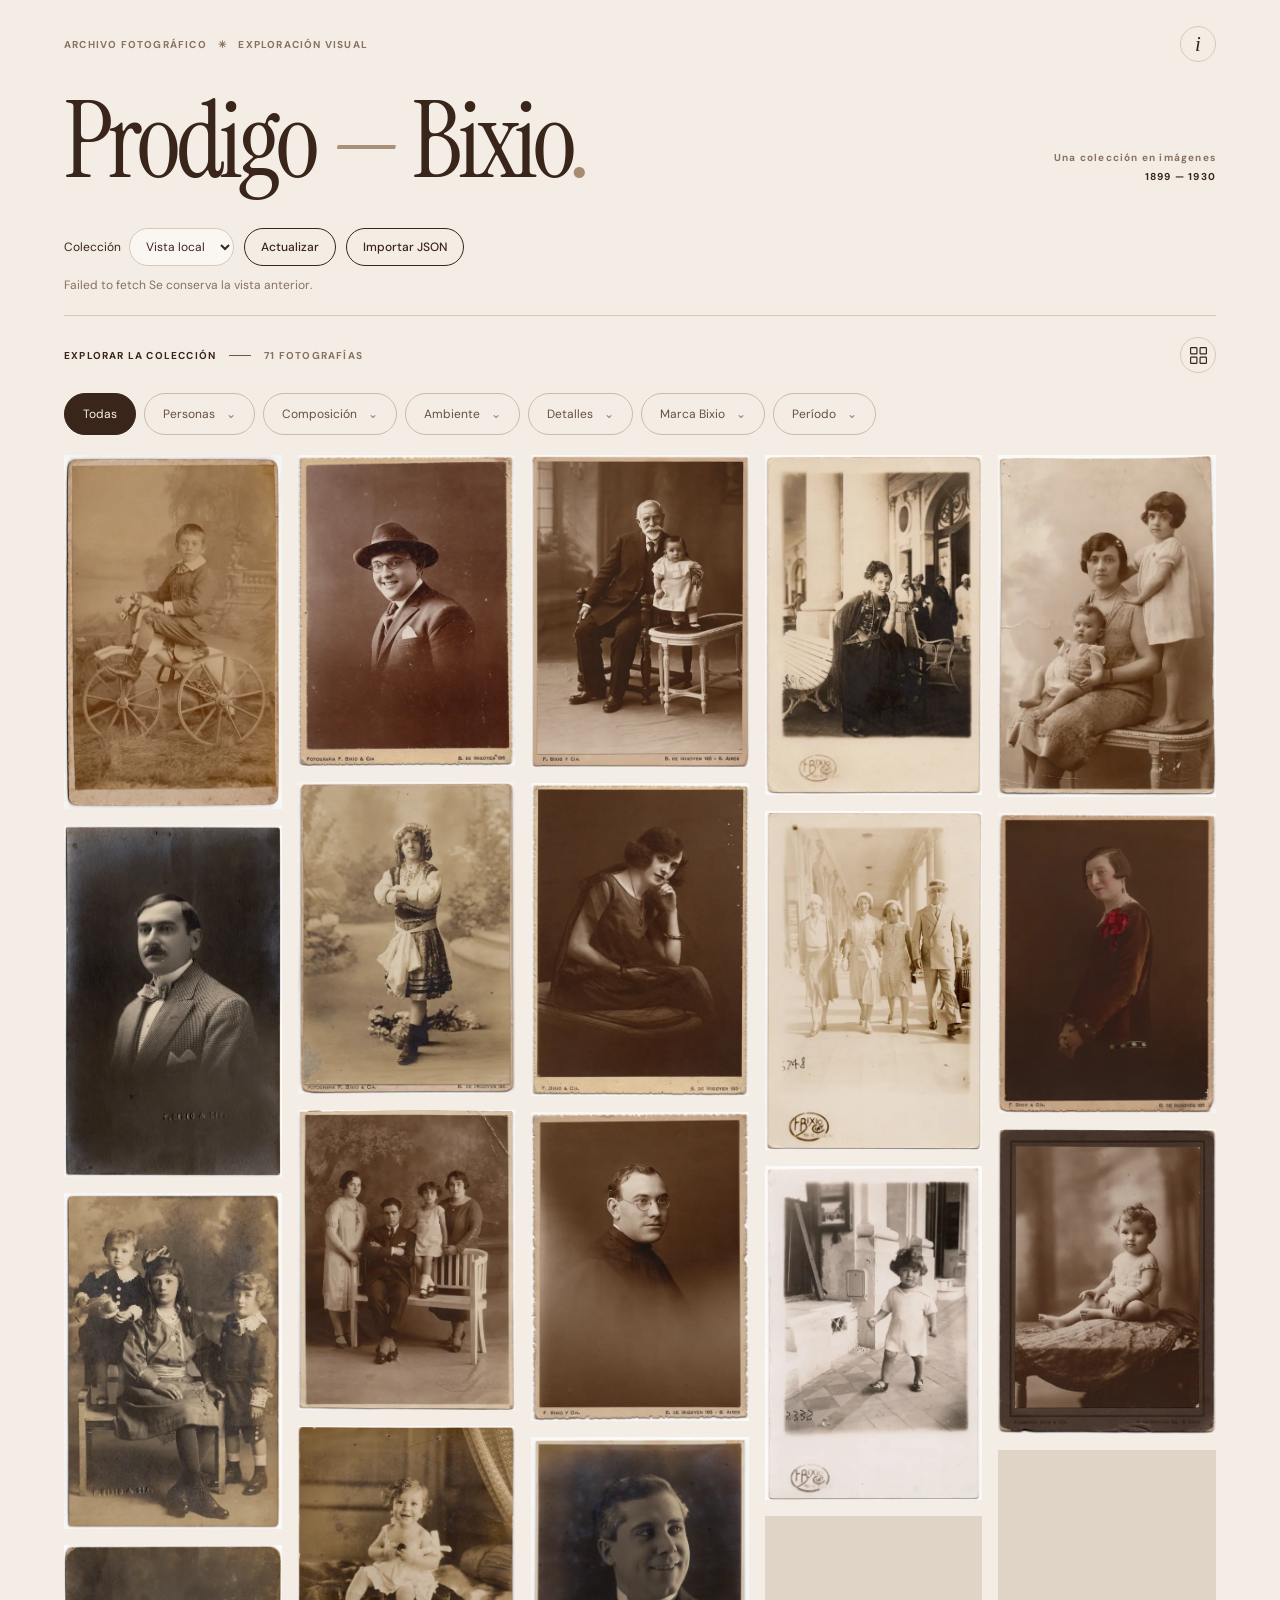
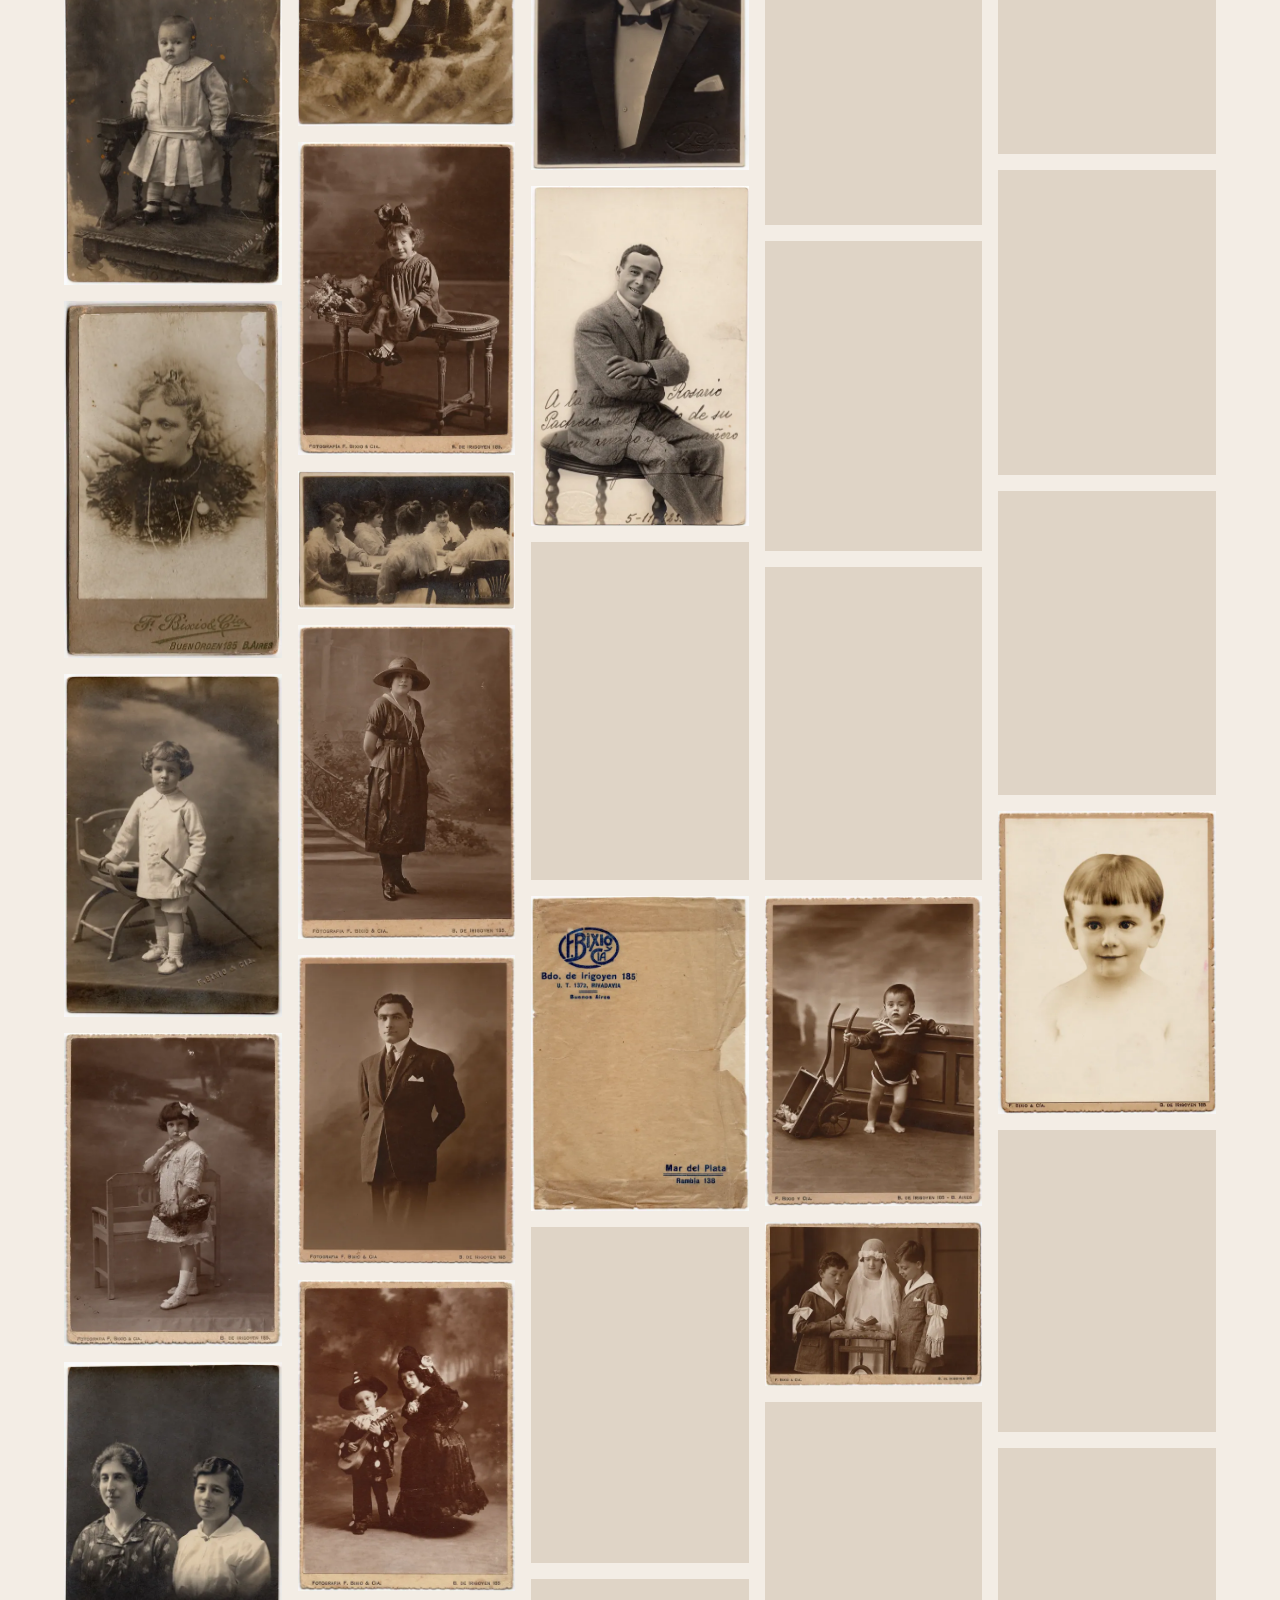
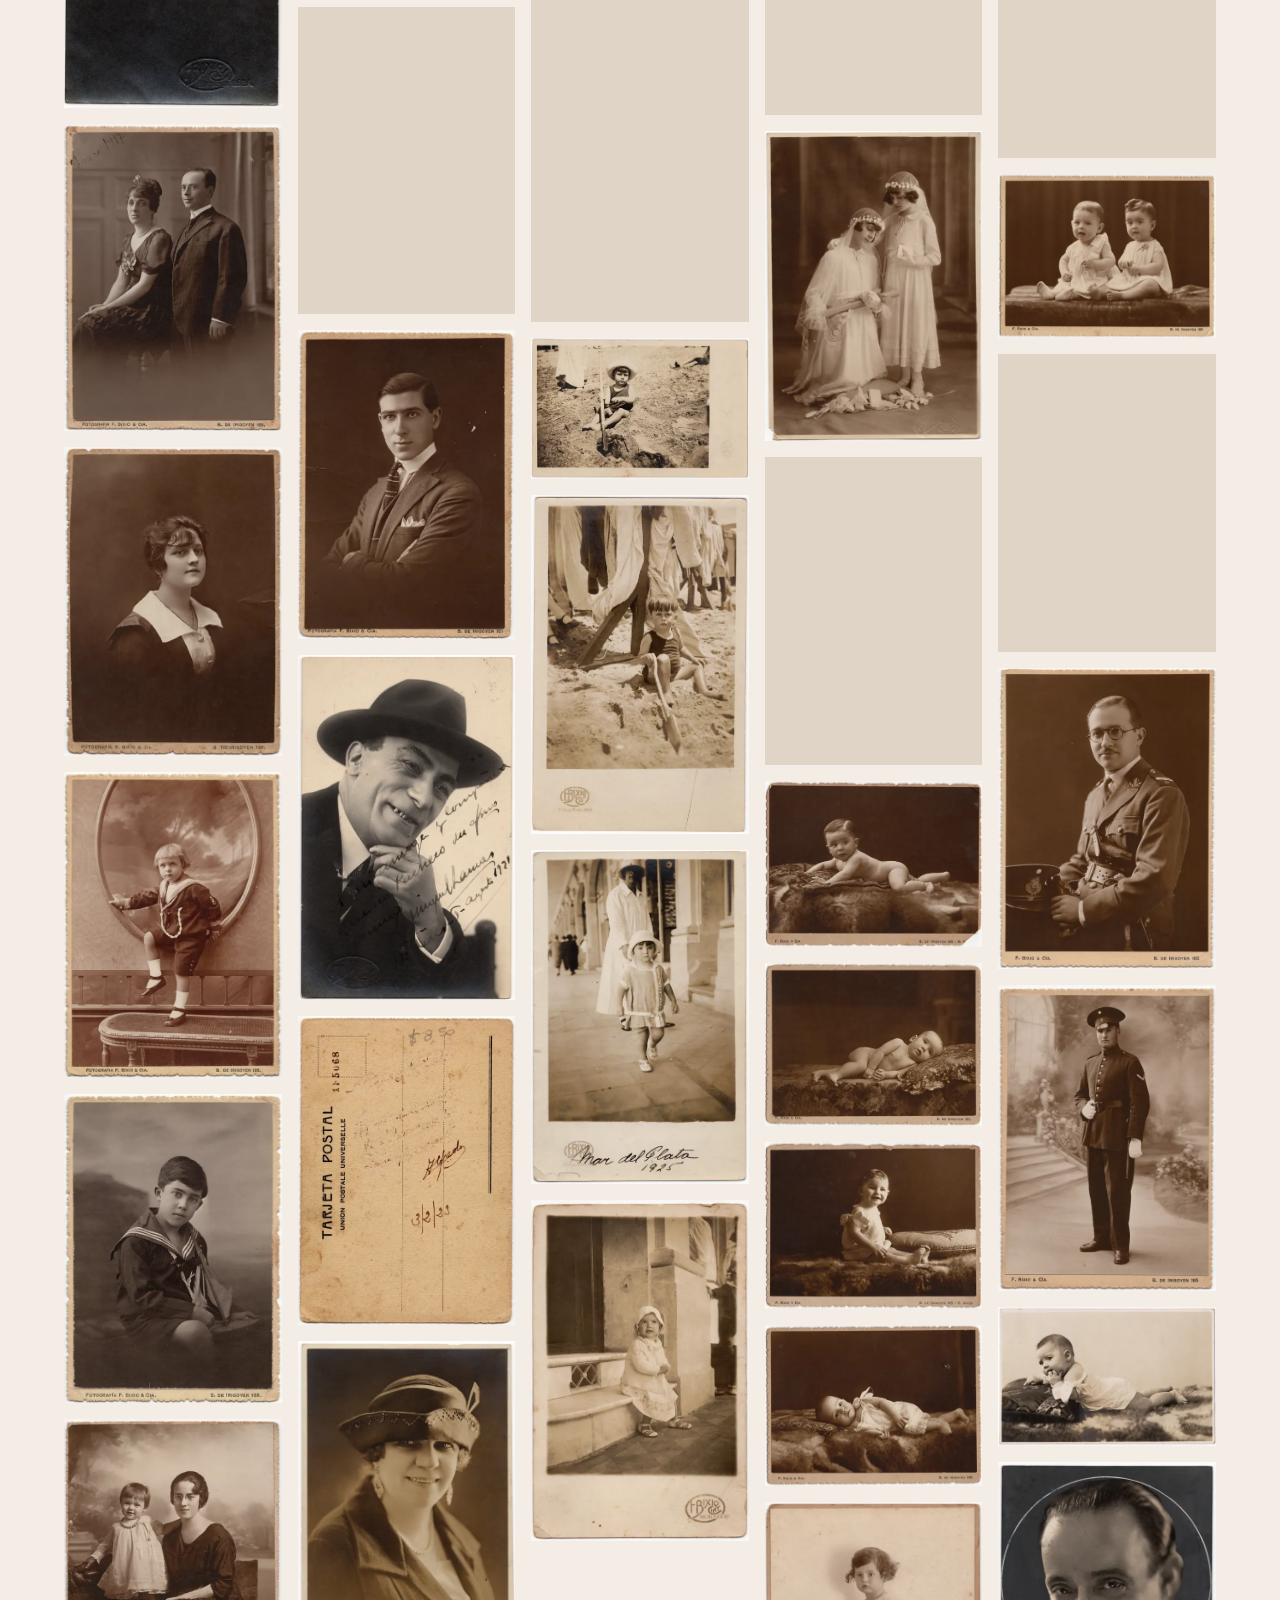
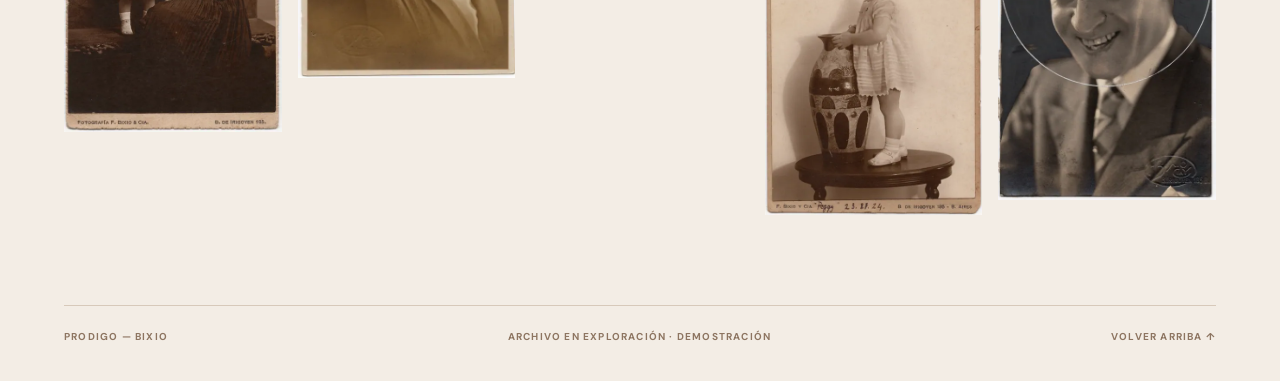
==== commit fd23a5b0: "Conectar el visor con colecciones online y alojar acceso al nuevo catalogador" ====
--- a/index.html
+++ b/index.html
@@ -1,7 +1,7 @@
 <!doctype html><html lang="es"><head><meta charset="utf-8"><meta name="viewport" content="width=device-width, initial-scale=1, viewport-fit=cover"><meta name="theme-color" content="#f3ede5"><meta name="description" content="Prodigo — Bixio. Un archivo fotográfico para explorar visualmente."><title>Prodigo — Bixio</title><link rel="preconnect" href="https://fonts.googleapis.com"><link rel="preconnect" href="https://fonts.gstatic.com" crossorigin><link href="https://fonts.googleapis.com/css2?family=DM+Sans:wght@400;500;600;700&family=Instrument+Serif:ital@0;1&display=swap" rel="stylesheet"><link rel="stylesheet" href="style.css?v=import1"></head><body>
-<header class="mast"><div class="mast-top"><div class="overline">ARCHIVO FOTOGRÁFICO <span class="tiny-star">✳</span> EXPLORACIÓN VISUAL</div><button class="icon-btn contrast" id="about" title="Acerca de la muestra" aria-label="Acerca de la muestra">i</button></div><div class="mast-main"><h1>Prodigo <em>—</em> Bixio<span class="dot">.</span></h1><div class="mast-sub">Una colección en imágenes <span id="period-label">1899 — 1930</span></div></div></header>
-<main><section class="import-tools" aria-label="Importar catalogación"><button id="import-json" class="soft-button">Importar JSON</button><input id="json-picker" type="file" accept=".json,application/json" hidden><button id="link-images" class="soft-button" hidden>Vincular imágenes</button><input id="image-picker" type="file" accept=".tif,.tiff,.jpg,.jpeg,.png,.webp" webkitdirectory multiple hidden><button id="restore-demo" class="soft-button" hidden>Volver a la muestra</button><p id="import-status" role="status"></p></section><section class="toolbar" aria-label="Filtros de fotografías"><div class="toolbar-head"><div class="section-kicker">EXPLORAR LA COLECCIÓN <span class="line"></span> <span id="counter">—</span></div><div class="right-tools"><button id="reset" class="reset-btn" hidden>↺ Restablecer</button><button id="density" class="icon-btn" title="Cambiar tamaño de miniaturas" aria-label="Cambiar tamaño de miniaturas"><svg width="19" height="19" viewBox="0 0 24 24" fill="none" stroke="currentColor" stroke-width="1.5"><rect x="2" y="2" width="8" height="8" rx="1"/><rect x="14" y="2" width="8" height="8" rx="1"/><rect x="2" y="14" width="8" height="8" rx="1"/><rect x="14" y="14" width="8" height="8" rx="1"/></svg></button></div></div><div class="filter-scroll"><div class="filter-bar" id="filters"><button class="filter-chip selected" data-group="all">Todas</button><button class="filter-chip" data-group="personas">Personas <span class="down">⌄</span></button><button class="filter-chip" data-group="composicion">Composición <span class="down">⌄</span></button><button class="filter-chip" data-group="ambiente">Ambiente <span class="down">⌄</span></button><button class="filter-chip" data-group="detalles">Detalles <span class="down">⌄</span></button><button class="filter-chip" data-group="marca">Marca Bixio <span class="down">⌄</span></button><button class="filter-chip" data-group="fechas">Período <span class="down">⌄</span></button></div></div><div id="filter-panel" class="filter-panel" hidden></div><div id="active" class="active-tags"></div></section>
+<header class="mast"><div class="mast-top"><div class="overline">ARCHIVO FOTOGRÁFICO <span class="tiny-star">✳</span> EXPLORACIÓN VISUAL</div><button class="icon-btn contrast" id="about" title="Acerca de la muestra" aria-label="Acerca de la muestra">i</button></div><div class="mast-main"><h1>Prodigo <em>—</em> <span id="collection-name-display">Bixio</span><span class="dot">.</span></h1><div class="mast-sub">Una colección en imágenes <span id="period-label">1899 — 1930</span></div></div></header>
+<main><section class="import-tools" aria-label="Importar catalogación"><label class="live-label">Colección <select id="live-collection" aria-label="Colección online"></select></label><button id="sync-now" class="soft-button">Actualizar</button><button id="import-json" class="soft-button">Importar JSON</button><input id="json-picker" type="file" accept=".json,application/json" hidden><button id="link-images" class="soft-button" hidden>Vincular imágenes</button><input id="image-picker" type="file" accept=".tif,.tiff,.jpg,.jpeg,.png,.webp" webkitdirectory multiple hidden><button id="restore-demo" class="soft-button" hidden>Volver a la muestra</button><p id="import-status" role="status"></p></section><section class="toolbar" aria-label="Filtros de fotografías"><div class="toolbar-head"><div class="section-kicker">EXPLORAR LA COLECCIÓN <span class="line"></span> <span id="counter">—</span></div><div class="right-tools"><button id="reset" class="reset-btn" hidden>↺ Restablecer</button><button id="density" class="icon-btn" title="Cambiar tamaño de miniaturas" aria-label="Cambiar tamaño de miniaturas"><svg width="19" height="19" viewBox="0 0 24 24" fill="none" stroke="currentColor" stroke-width="1.5"><rect x="2" y="2" width="8" height="8" rx="1"/><rect x="14" y="2" width="8" height="8" rx="1"/><rect x="2" y="14" width="8" height="8" rx="1"/><rect x="14" y="14" width="8" height="8" rx="1"/></svg></button></div></div><div class="filter-scroll"><div class="filter-bar" id="filters"><button class="filter-chip selected" data-group="all">Todas</button><button class="filter-chip" data-group="personas">Personas <span class="down">⌄</span></button><button class="filter-chip" data-group="composicion">Composición <span class="down">⌄</span></button><button class="filter-chip" data-group="ambiente">Ambiente <span class="down">⌄</span></button><button class="filter-chip" data-group="detalles">Detalles <span class="down">⌄</span></button><button class="filter-chip" data-group="marca">Marca Bixio <span class="down">⌄</span></button><button class="filter-chip" data-group="fechas">Período <span class="down">⌄</span></button></div></div><div id="filter-panel" class="filter-panel" hidden></div><div id="active" class="active-tags"></div></section>
 <section class="gallery-wrap"><div class="gallery" id="gallery"></div><div class="empty" id="empty" hidden>Sin fotografías para esta combinación.<br><button id="clear-empty" class="soft-button">Quitar filtros</button></div></section><footer><span>PRODIGO — BIXIO</span><span>ARCHIVO EN EXPLORACIÓN · DEMOSTRACIÓN</span><a href="#" id="up">VOLVER ARRIBA ↑</a></footer></main>
 <div id="viewer" class="viewer" role="dialog" aria-modal="true" aria-label="Visor fotográfico" hidden><div class="viewer-head"><div class="viewer-title">Prodigo <em>—</em> Bixio <small id="viewer-id"></small></div><div class="viewer-head-actions"><button id="flip" class="v-icon" title="Ver reverso" aria-label="Ver reverso" hidden>↺ <span>Reverso</span></button><button id="close" class="v-icon close" title="Cerrar" aria-label="Cerrar">✕</button></div></div><div class="image-viewport" id="viewport"><button id="prev" class="nav-arrow left" aria-label="Anterior">‹</button><div class="image-stage" id="stage"><img id="big" alt="Fotografía seleccionada" draggable="false"></div><button id="next" class="nav-arrow right" aria-label="Siguiente">›</button></div><div id="record-details" class="record-details"></div><div class="viewer-bottom"><div class="v-detail"><span id="current">— / —</span><span class="v-sep">·</span><span id="date">c. 1900</span></div><div class="zoom-tools"><button class="v-icon" id="zoom-out" title="Alejar" aria-label="Alejar">−</button><button class="zoom-readout" id="fit" title="Ajustar a pantalla">100%</button><button class="v-icon" id="zoom-in" title="Acercar" aria-label="Acercar">+</button><button class="v-icon" id="fullscreen" title="Pantalla completa" aria-label="Pantalla completa">⛶</button></div></div></div>
-<div class="info-overlay" id="info" hidden><div class="info-card"><button class="info-close" id="info-close" aria-label="Cerrar">✕</button><div class="overline">SOBRE ESTA DEMOSTRACIÓN</div><h2>Las imágenes cuentan.</h2><p>Una exploración visual del conjunto fotográfico de Bixio. Combiná filtros para descubrir relaciones entre retratos, escenas y marcas de estudio.</p><p>Las fechas y algunas clasificaciones son aproximaciones experimentales destinadas a esta demostración. No constituyen catalogación documental definitiva.</p><button class="soft-button" id="info-ok">Explorar →</button></div></div><script src="catalog-format.js?v=1"></script><script src="app.js?v=import1"></script><script src="import.js?v=1"></script></body></html>
+<div class="info-overlay" id="info" hidden><div class="info-card"><button class="info-close" id="info-close" aria-label="Cerrar">✕</button><div class="overline">SOBRE ESTA DEMOSTRACIÓN</div><h2>Las imágenes cuentan.</h2><p>Una exploración visual del conjunto fotográfico de Bixio. Combiná filtros para descubrir relaciones entre retratos, escenas y marcas de estudio.</p><p>Las fechas y algunas clasificaciones son aproximaciones experimentales destinadas a esta demostración. No constituyen catalogación documental definitiva.</p><button class="soft-button" id="info-ok">Explorar →</button></div></div><script src="catalog-format.js?v=1"></script><script src="app.js?v=import1"></script><script src="import.js?v=online1"></script><script src="remote.js?v=1"></script></body></html>
 
--- a/style.css
+++ b/style.css
@@ -89,3 +89,5 @@
 
 
 [hidden]{display:none!important}.import-tools{display:flex;align-items:center;gap:10px;flex-wrap:wrap;padding:10px 0 20px}.import-tools p{font-size:12px;color:var(--muted);line-height:1.6;width:100%;margin:0}.record-details{padding:10px 5%;max-height:85px;overflow:auto;flex-shrink:0;color:#c5b6a6;font-size:12px;line-height:1.7}.record-details:empty{display:none}
+
+.live-label{font-size:12px;display:flex;gap:8px;align-items:center}.live-label select{font:inherit;padding:9px 12px;border:1px solid var(--line);border-radius:20px;background:var(--paper);color:var(--ink)}
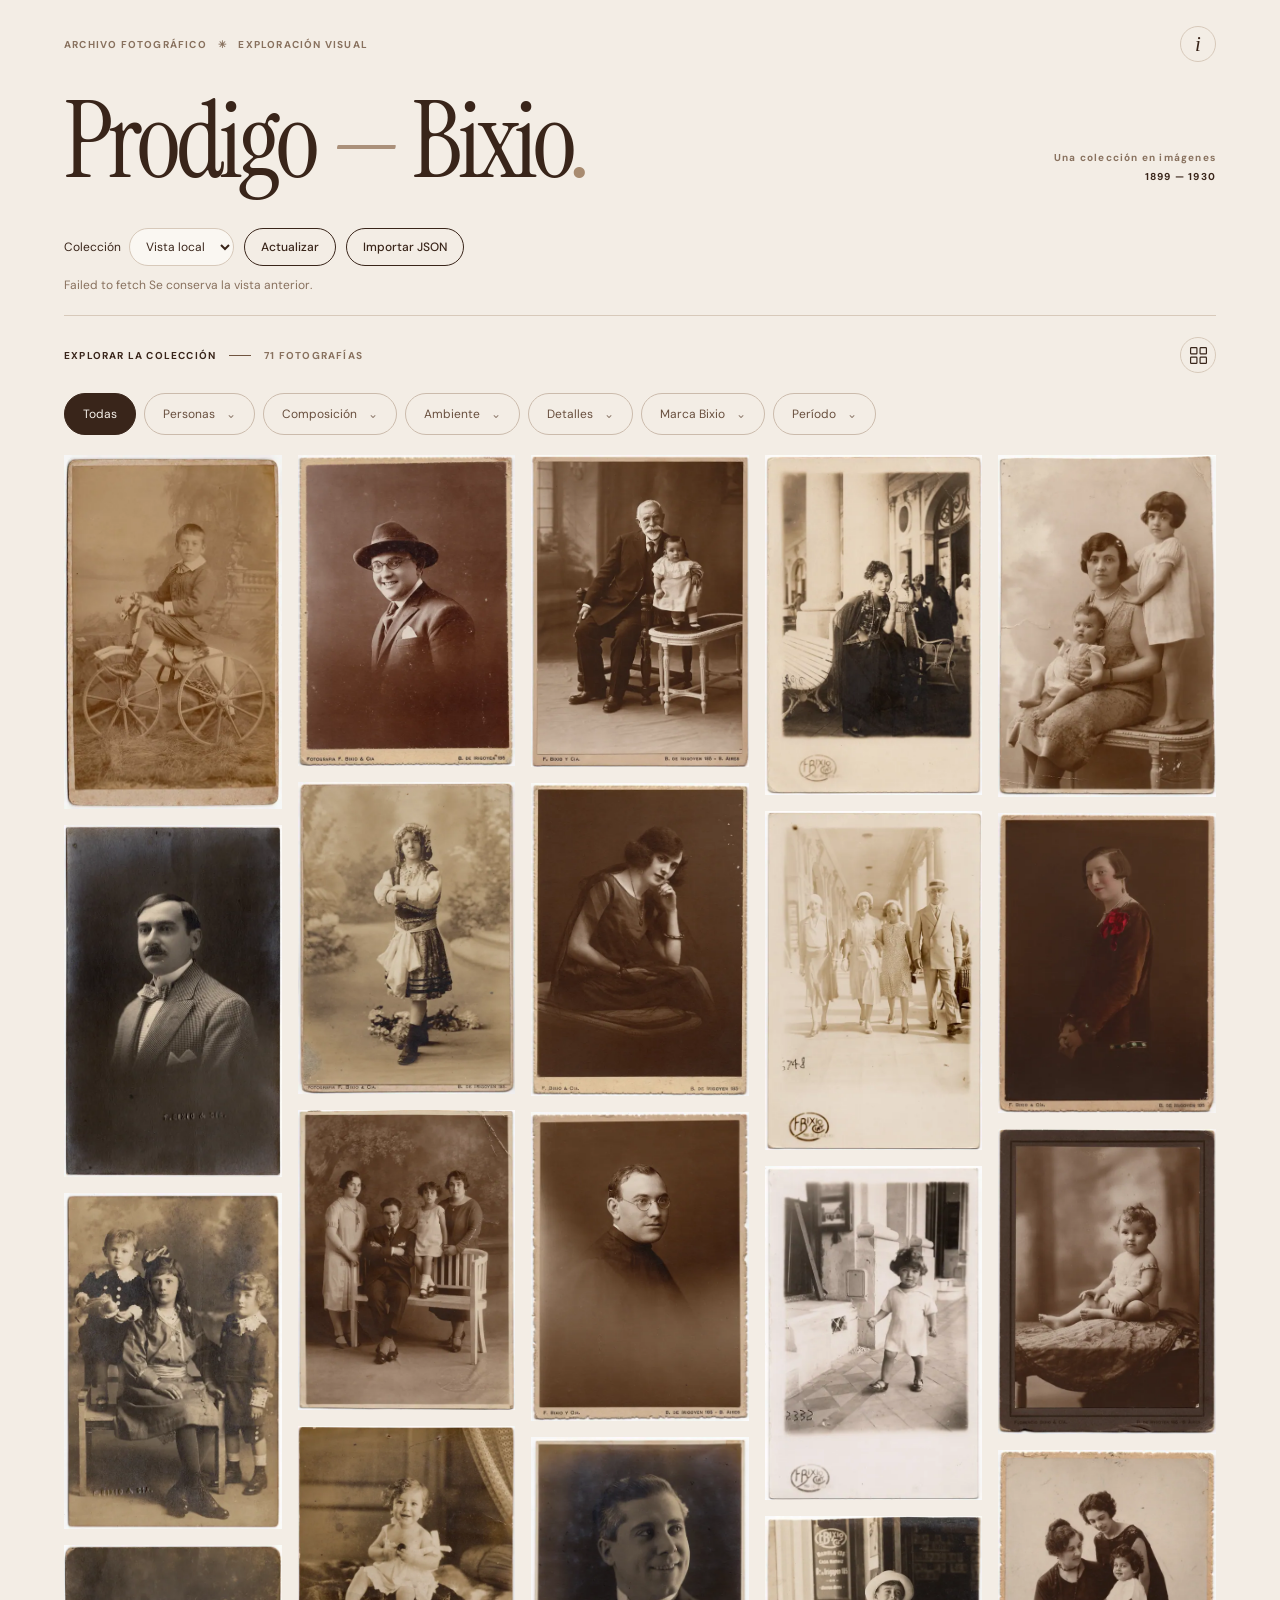
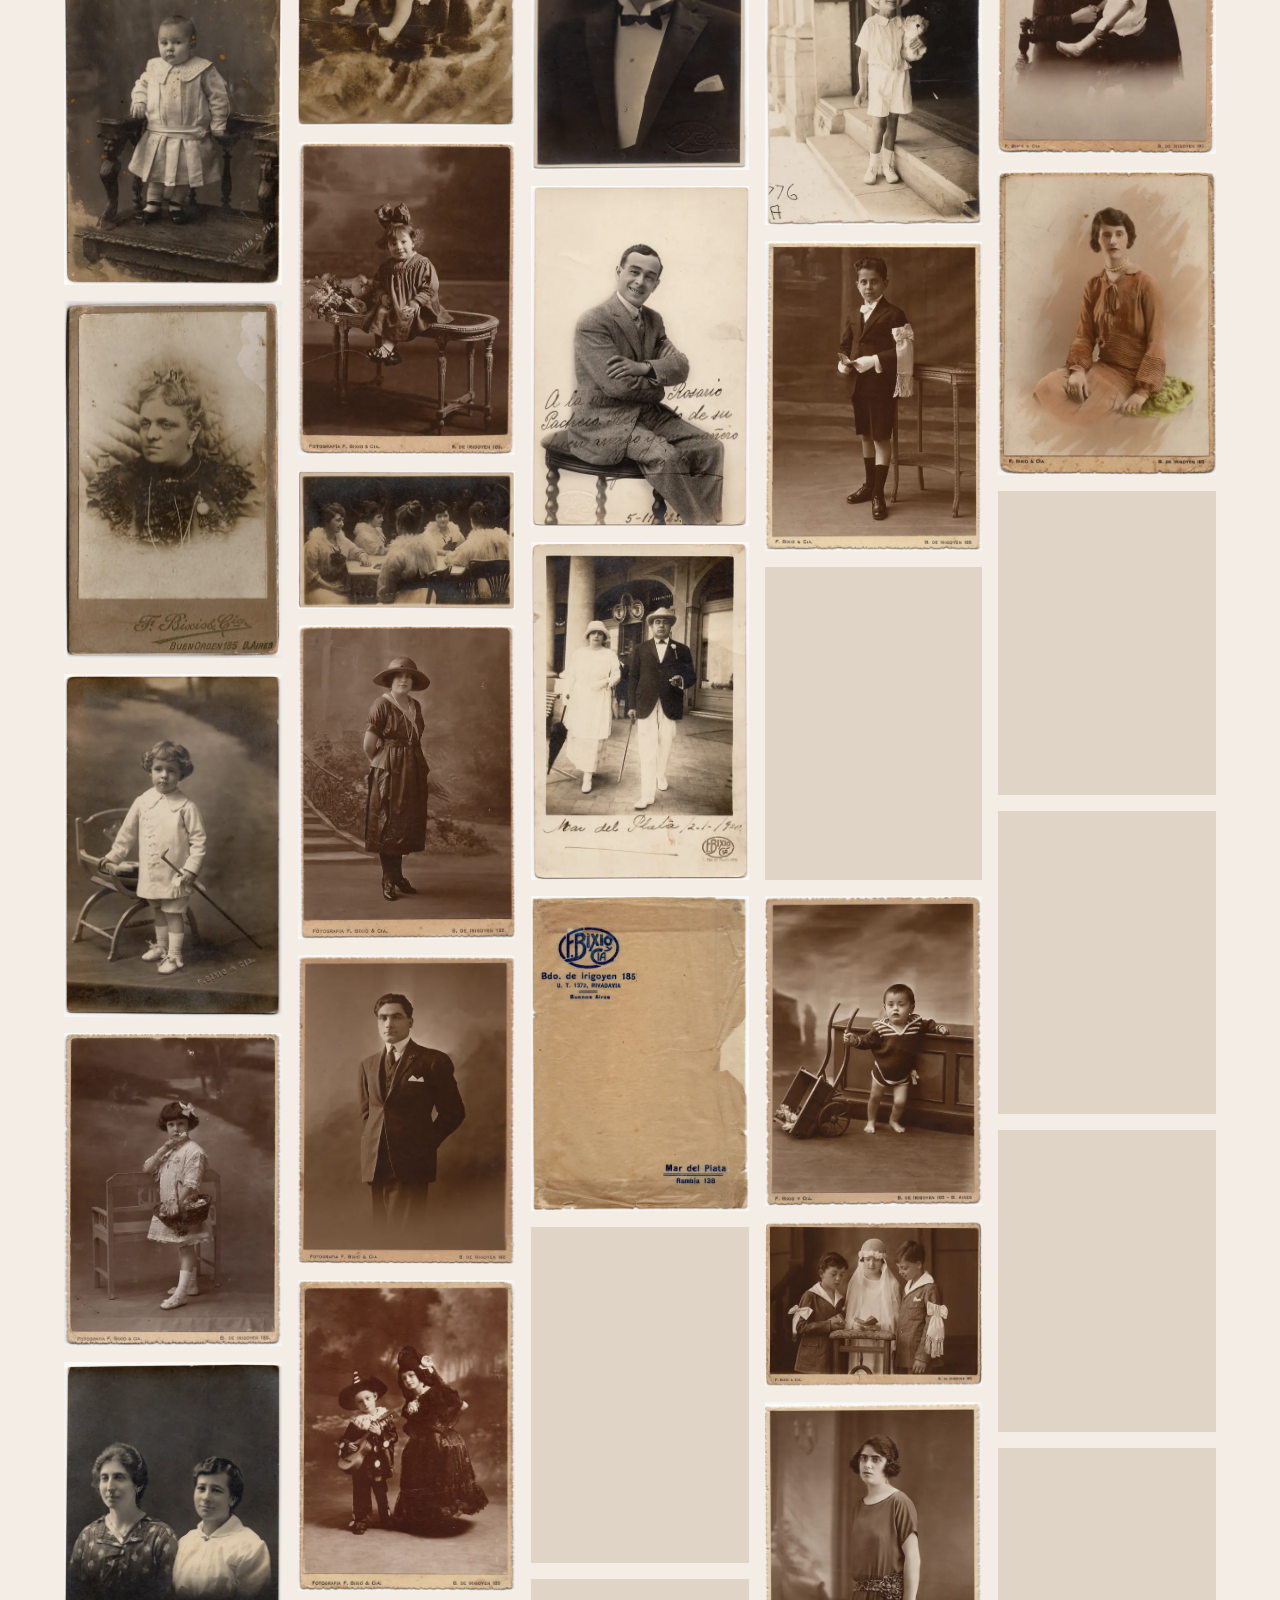
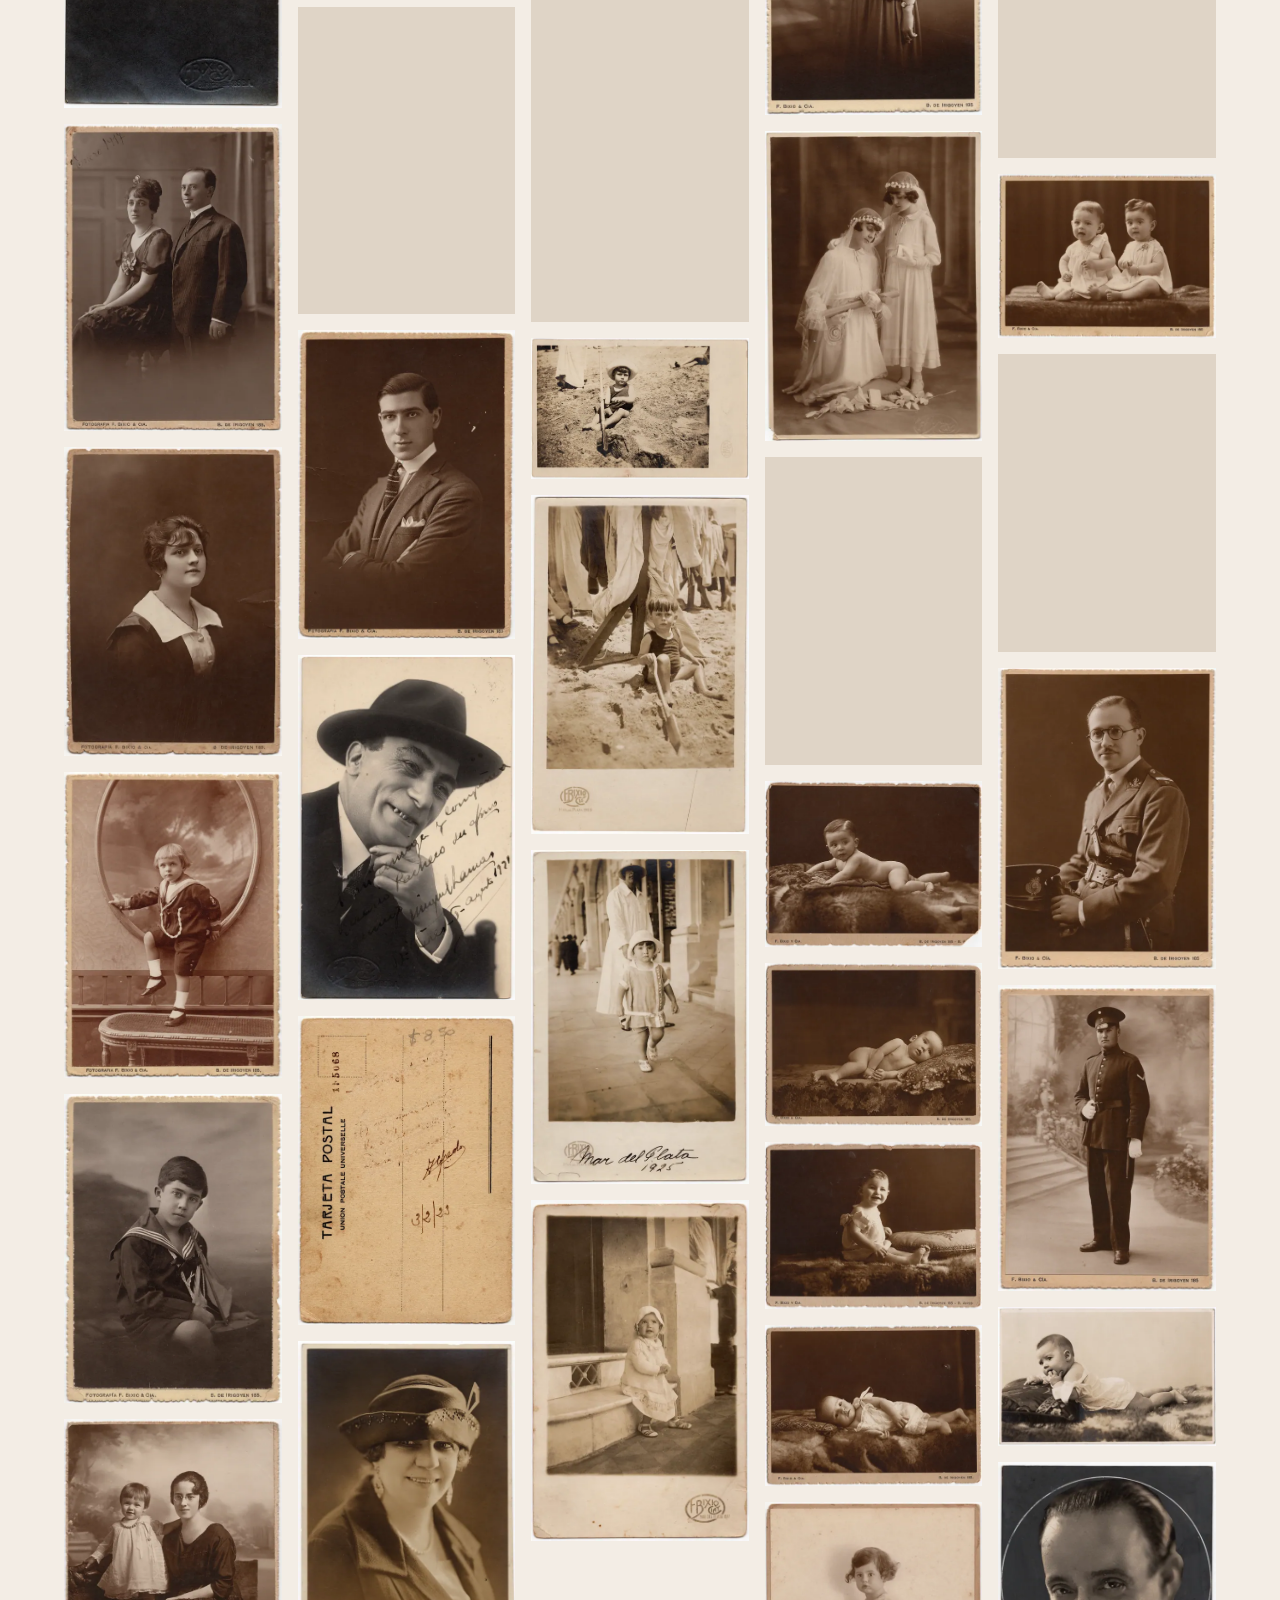
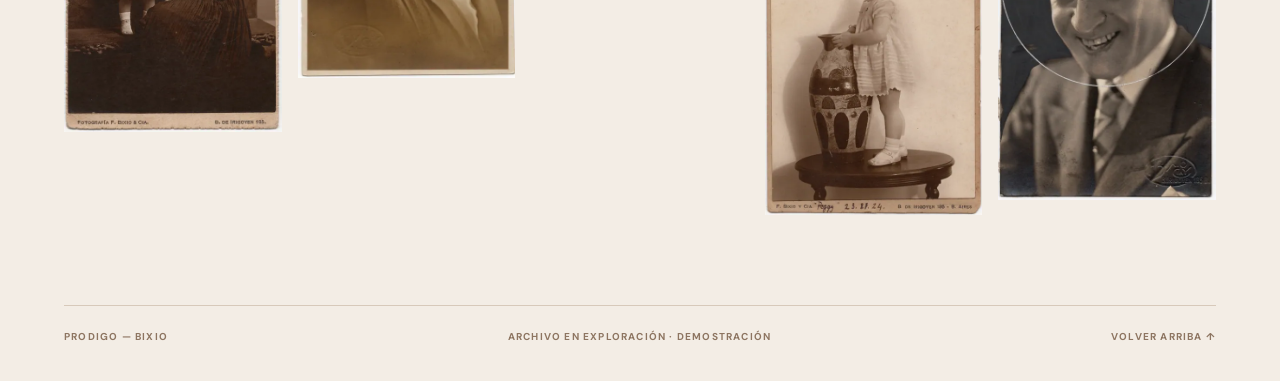
==== commit 5359a8cb: "Mostrar autores e identificaciones y actualizar catalogador con revisión puntual" ====
--- a/index.html
+++ b/index.html
@@ -1,7 +1,7 @@
 <!doctype html><html lang="es"><head><meta charset="utf-8"><meta name="viewport" content="width=device-width, initial-scale=1, viewport-fit=cover"><meta name="theme-color" content="#f3ede5"><meta name="description" content="Prodigo — Bixio. Un archivo fotográfico para explorar visualmente."><title>Prodigo — Bixio</title><link rel="preconnect" href="https://fonts.googleapis.com"><link rel="preconnect" href="https://fonts.gstatic.com" crossorigin><link href="https://fonts.googleapis.com/css2?family=DM+Sans:wght@400;500;600;700&family=Instrument+Serif:ital@0;1&display=swap" rel="stylesheet"><link rel="stylesheet" href="style.css?v=import1"></head><body>
 <header class="mast"><div class="mast-top"><div class="overline">ARCHIVO FOTOGRÁFICO <span class="tiny-star">✳</span> EXPLORACIÓN VISUAL</div><button class="icon-btn contrast" id="about" title="Acerca de la muestra" aria-label="Acerca de la muestra">i</button></div><div class="mast-main"><h1>Prodigo <em>—</em> <span id="collection-name-display">Bixio</span><span class="dot">.</span></h1><div class="mast-sub">Una colección en imágenes <span id="period-label">1899 — 1930</span></div></div></header>
-<main><section class="import-tools" aria-label="Importar catalogación"><label class="live-label">Colección <select id="live-collection" aria-label="Colección online"></select></label><button id="sync-now" class="soft-button">Actualizar</button><button id="import-json" class="soft-button">Importar JSON</button><input id="json-picker" type="file" accept=".json,application/json" hidden><button id="link-images" class="soft-button" hidden>Vincular imágenes</button><input id="image-picker" type="file" accept=".tif,.tiff,.jpg,.jpeg,.png,.webp" webkitdirectory multiple hidden><button id="restore-demo" class="soft-button" hidden>Volver a la muestra</button><p id="import-status" role="status"></p></section><section class="toolbar" aria-label="Filtros de fotografías"><div class="toolbar-head"><div class="section-kicker">EXPLORAR LA COLECCIÓN <span class="line"></span> <span id="counter">—</span></div><div class="right-tools"><button id="reset" class="reset-btn" hidden>↺ Restablecer</button><button id="density" class="icon-btn" title="Cambiar tamaño de miniaturas" aria-label="Cambiar tamaño de miniaturas"><svg width="19" height="19" viewBox="0 0 24 24" fill="none" stroke="currentColor" stroke-width="1.5"><rect x="2" y="2" width="8" height="8" rx="1"/><rect x="14" y="2" width="8" height="8" rx="1"/><rect x="2" y="14" width="8" height="8" rx="1"/><rect x="14" y="14" width="8" height="8" rx="1"/></svg></button></div></div><div class="filter-scroll"><div class="filter-bar" id="filters"><button class="filter-chip selected" data-group="all">Todas</button><button class="filter-chip" data-group="personas">Personas <span class="down">⌄</span></button><button class="filter-chip" data-group="composicion">Composición <span class="down">⌄</span></button><button class="filter-chip" data-group="ambiente">Ambiente <span class="down">⌄</span></button><button class="filter-chip" data-group="detalles">Detalles <span class="down">⌄</span></button><button class="filter-chip" data-group="marca">Marca Bixio <span class="down">⌄</span></button><button class="filter-chip" data-group="fechas">Período <span class="down">⌄</span></button></div></div><div id="filter-panel" class="filter-panel" hidden></div><div id="active" class="active-tags"></div></section>
+<main><section class="import-tools" aria-label="Importar catalogación"><label class="live-label">Colección <select id="live-collection" aria-label="Colección online"></select></label><button id="sync-now" class="soft-button">Actualizar</button><button id="import-json" class="soft-button">Importar JSON</button><input id="json-picker" type="file" accept=".json,application/json" hidden><button id="link-images" class="soft-button" hidden>Vincular imágenes</button><input id="image-picker" type="file" accept=".tif,.tiff,.jpg,.jpeg,.png,.webp" webkitdirectory multiple hidden><button id="restore-demo" class="soft-button" hidden>Volver a la muestra</button><p id="import-status" role="status"></p></section><section class="toolbar" aria-label="Filtros de fotografías"><div class="toolbar-head"><div class="section-kicker">EXPLORAR LA COLECCIÓN <span class="line"></span> <span id="counter">—</span></div><div class="right-tools"><button id="reset" class="reset-btn" hidden>↺ Restablecer</button><button id="density" class="icon-btn" title="Cambiar tamaño de miniaturas" aria-label="Cambiar tamaño de miniaturas"><svg width="19" height="19" viewBox="0 0 24 24" fill="none" stroke="currentColor" stroke-width="1.5"><rect x="2" y="2" width="8" height="8" rx="1"/><rect x="14" y="2" width="8" height="8" rx="1"/><rect x="2" y="14" width="8" height="8" rx="1"/><rect x="14" y="14" width="8" height="8" rx="1"/></svg></button></div></div><div class="filter-scroll"><div class="filter-bar" id="filters"><button class="filter-chip selected" data-group="all">Todas</button><button class="filter-chip" data-group="autores" hidden>Autores <span class="down">⌄</span></button><button class="filter-chip" data-group="identificados" hidden>Personas identificadas <span class="down">⌄</span></button><button class="filter-chip" data-group="personas">Personas <span class="down">⌄</span></button><button class="filter-chip" data-group="composicion">Composición <span class="down">⌄</span></button><button class="filter-chip" data-group="ambiente">Ambiente <span class="down">⌄</span></button><button class="filter-chip" data-group="detalles">Detalles <span class="down">⌄</span></button><button class="filter-chip" data-group="marca">Marca Bixio <span class="down">⌄</span></button><button class="filter-chip" data-group="fechas">Período <span class="down">⌄</span></button></div></div><div id="filter-panel" class="filter-panel" hidden></div><div id="active" class="active-tags"></div></section>
 <section class="gallery-wrap"><div class="gallery" id="gallery"></div><div class="empty" id="empty" hidden>Sin fotografías para esta combinación.<br><button id="clear-empty" class="soft-button">Quitar filtros</button></div></section><footer><span>PRODIGO — BIXIO</span><span>ARCHIVO EN EXPLORACIÓN · DEMOSTRACIÓN</span><a href="#" id="up">VOLVER ARRIBA ↑</a></footer></main>
 <div id="viewer" class="viewer" role="dialog" aria-modal="true" aria-label="Visor fotográfico" hidden><div class="viewer-head"><div class="viewer-title">Prodigo <em>—</em> Bixio <small id="viewer-id"></small></div><div class="viewer-head-actions"><button id="flip" class="v-icon" title="Ver reverso" aria-label="Ver reverso" hidden>↺ <span>Reverso</span></button><button id="close" class="v-icon close" title="Cerrar" aria-label="Cerrar">✕</button></div></div><div class="image-viewport" id="viewport"><button id="prev" class="nav-arrow left" aria-label="Anterior">‹</button><div class="image-stage" id="stage"><img id="big" alt="Fotografía seleccionada" draggable="false"></div><button id="next" class="nav-arrow right" aria-label="Siguiente">›</button></div><div id="record-details" class="record-details"></div><div class="viewer-bottom"><div class="v-detail"><span id="current">— / —</span><span class="v-sep">·</span><span id="date">c. 1900</span></div><div class="zoom-tools"><button class="v-icon" id="zoom-out" title="Alejar" aria-label="Alejar">−</button><button class="zoom-readout" id="fit" title="Ajustar a pantalla">100%</button><button class="v-icon" id="zoom-in" title="Acercar" aria-label="Acercar">+</button><button class="v-icon" id="fullscreen" title="Pantalla completa" aria-label="Pantalla completa">⛶</button></div></div></div>
-<div class="info-overlay" id="info" hidden><div class="info-card"><button class="info-close" id="info-close" aria-label="Cerrar">✕</button><div class="overline">SOBRE ESTA DEMOSTRACIÓN</div><h2>Las imágenes cuentan.</h2><p>Una exploración visual del conjunto fotográfico de Bixio. Combiná filtros para descubrir relaciones entre retratos, escenas y marcas de estudio.</p><p>Las fechas y algunas clasificaciones son aproximaciones experimentales destinadas a esta demostración. No constituyen catalogación documental definitiva.</p><button class="soft-button" id="info-ok">Explorar →</button></div></div><script src="catalog-format.js?v=1"></script><script src="app.js?v=import1"></script><script src="import.js?v=online1"></script><script src="remote.js?v=1"></script></body></html>
+<div class="info-overlay" id="info" hidden><div class="info-card"><button class="info-close" id="info-close" aria-label="Cerrar">✕</button><div class="overline">SOBRE ESTA DEMOSTRACIÓN</div><h2>Las imágenes cuentan.</h2><p>Una exploración visual del conjunto fotográfico de Bixio. Combiná filtros para descubrir relaciones entre retratos, escenas y marcas de estudio.</p><p>Las fechas y algunas clasificaciones son aproximaciones experimentales destinadas a esta demostración. No constituyen catalogación documental definitiva.</p><button class="soft-button" id="info-ok">Explorar →</button></div></div><script src="catalog-format.js?v=fields2"></script><script src="app.js?v=fields2"></script><script src="import.js?v=online1"></script><script src="remote.js?v=1"></script></body></html>
 
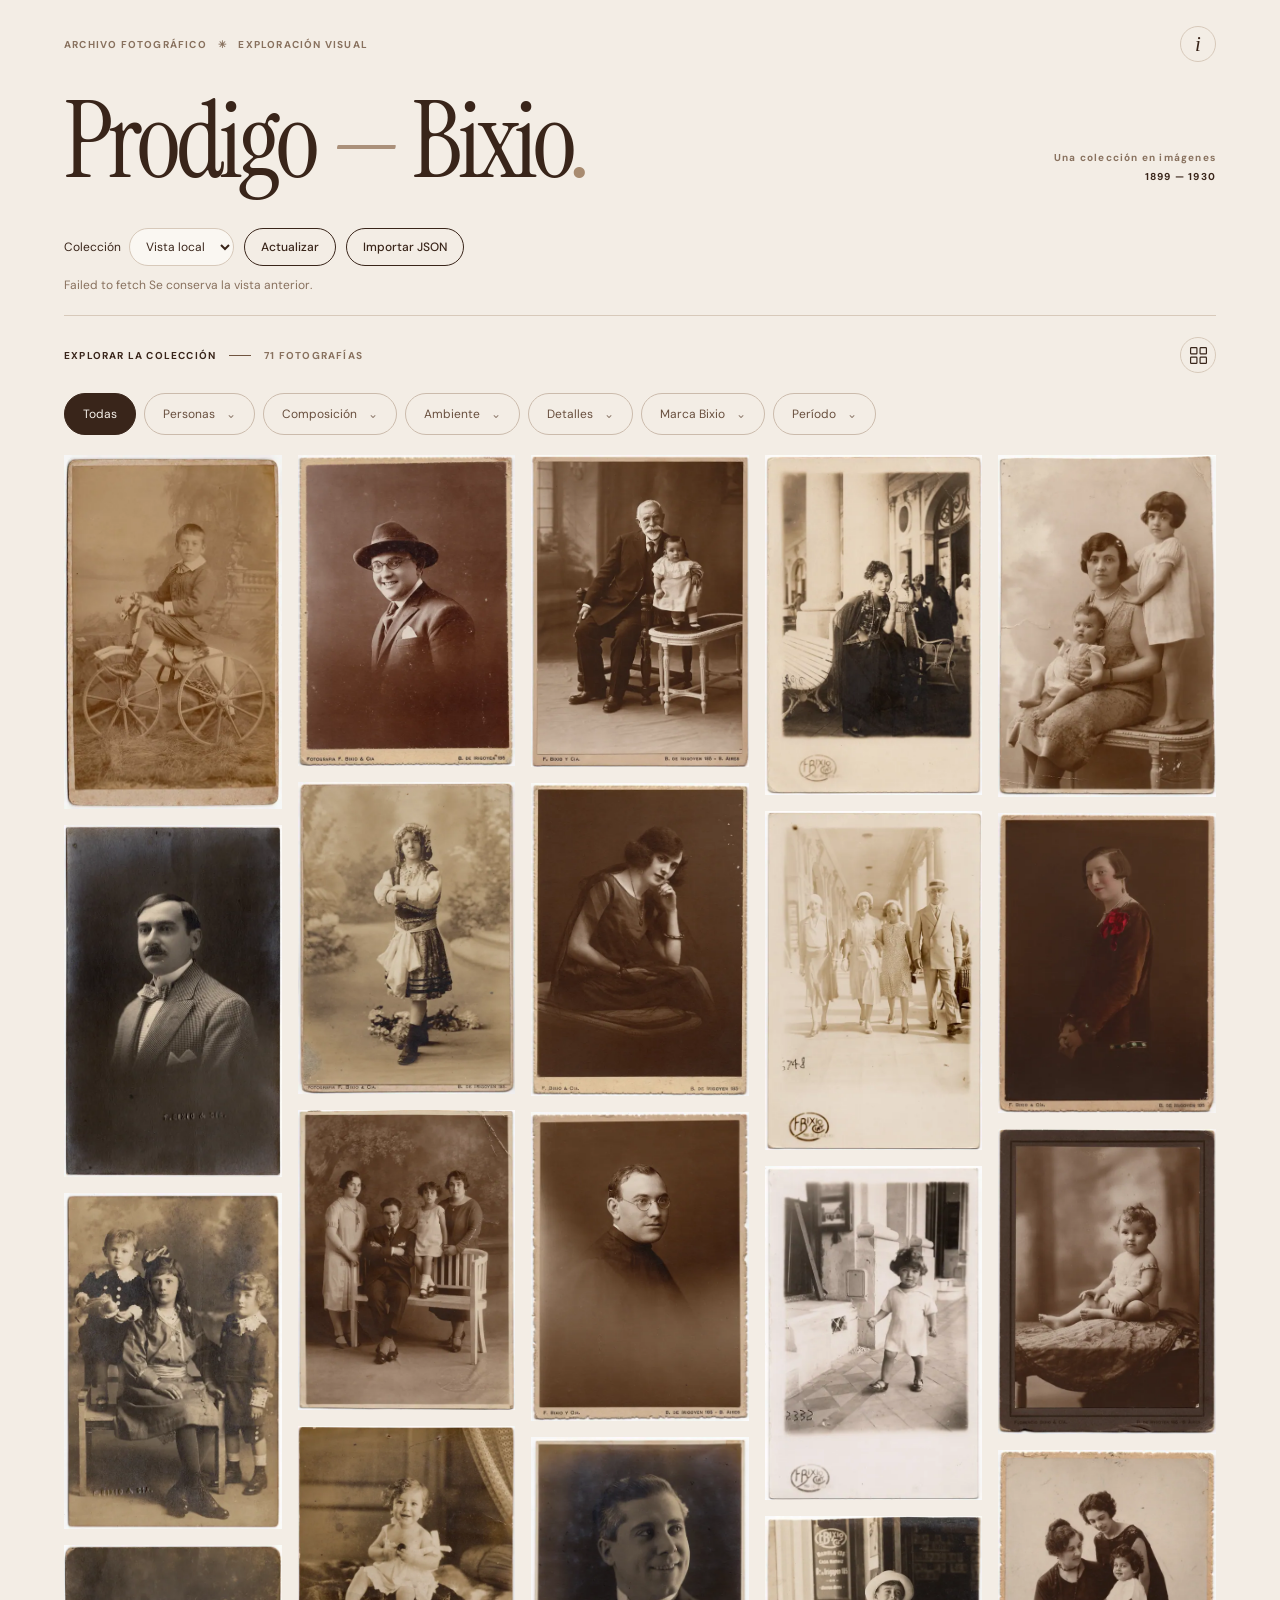
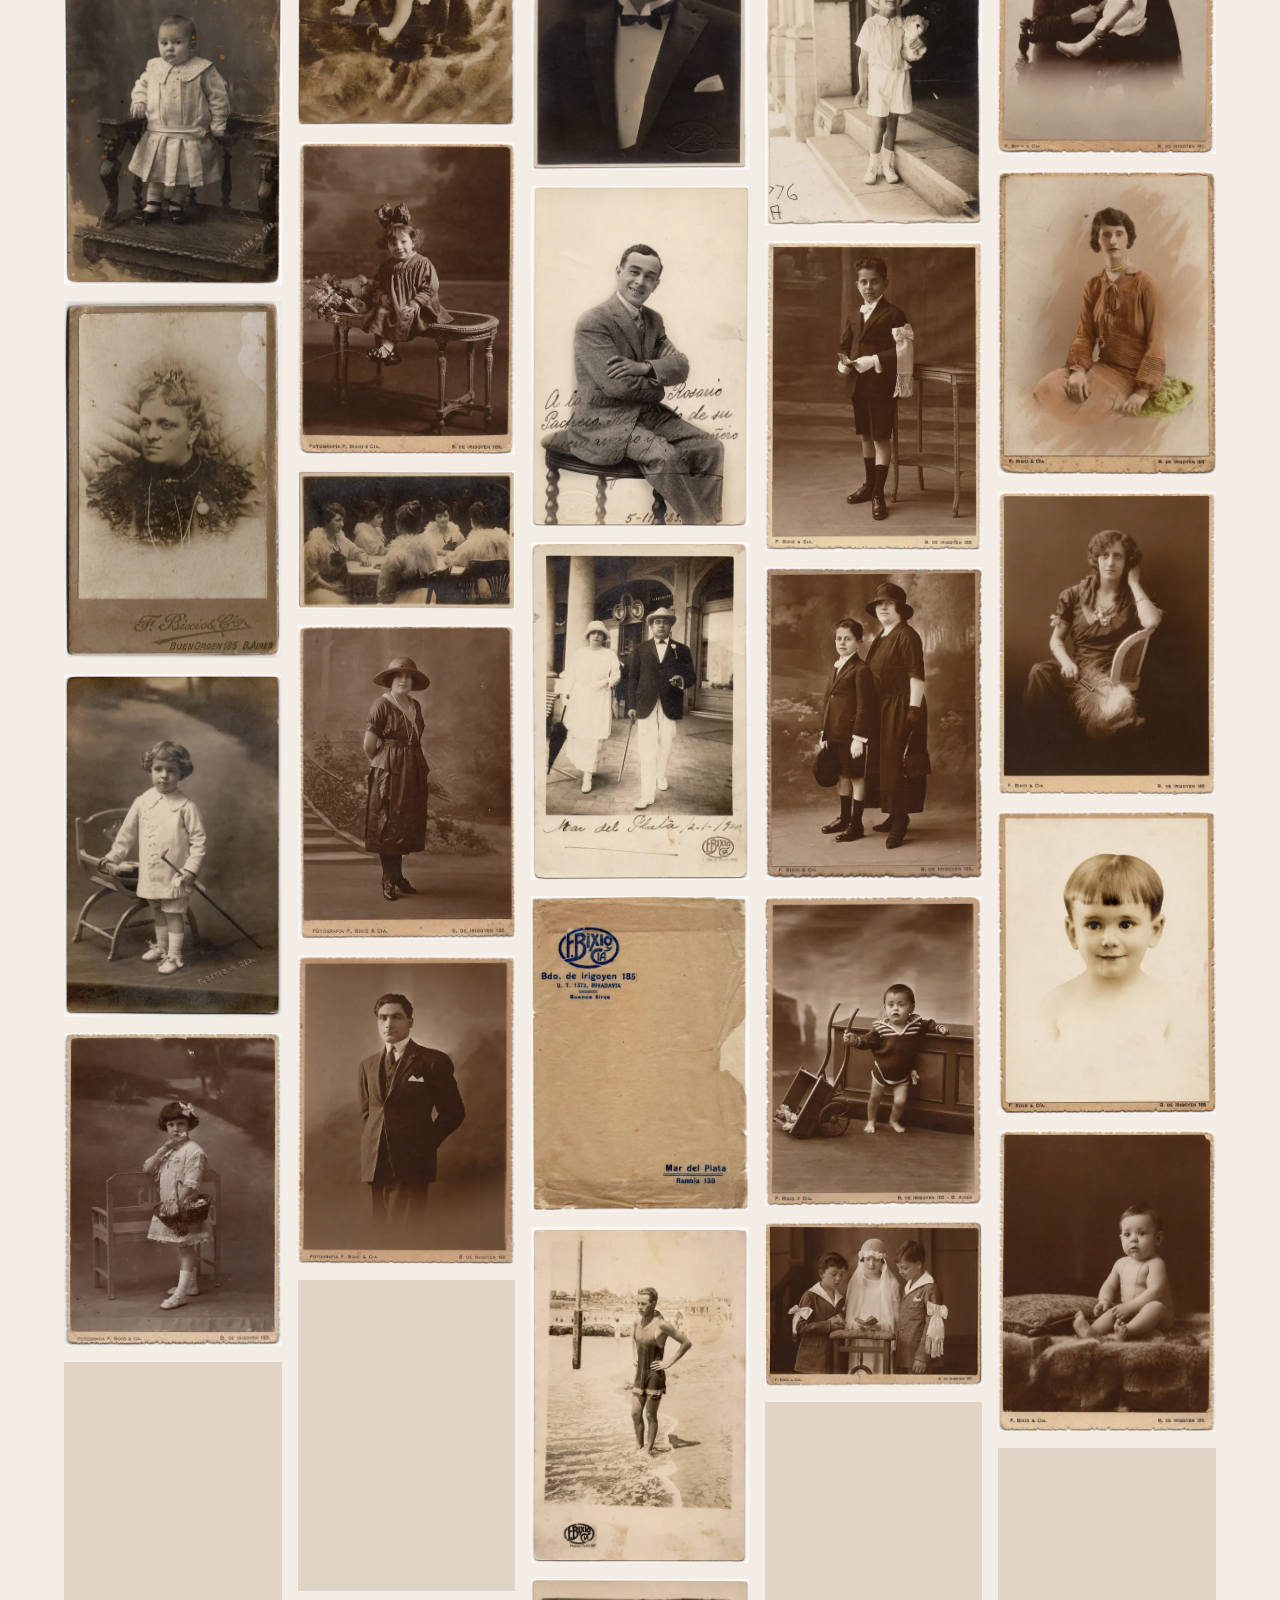
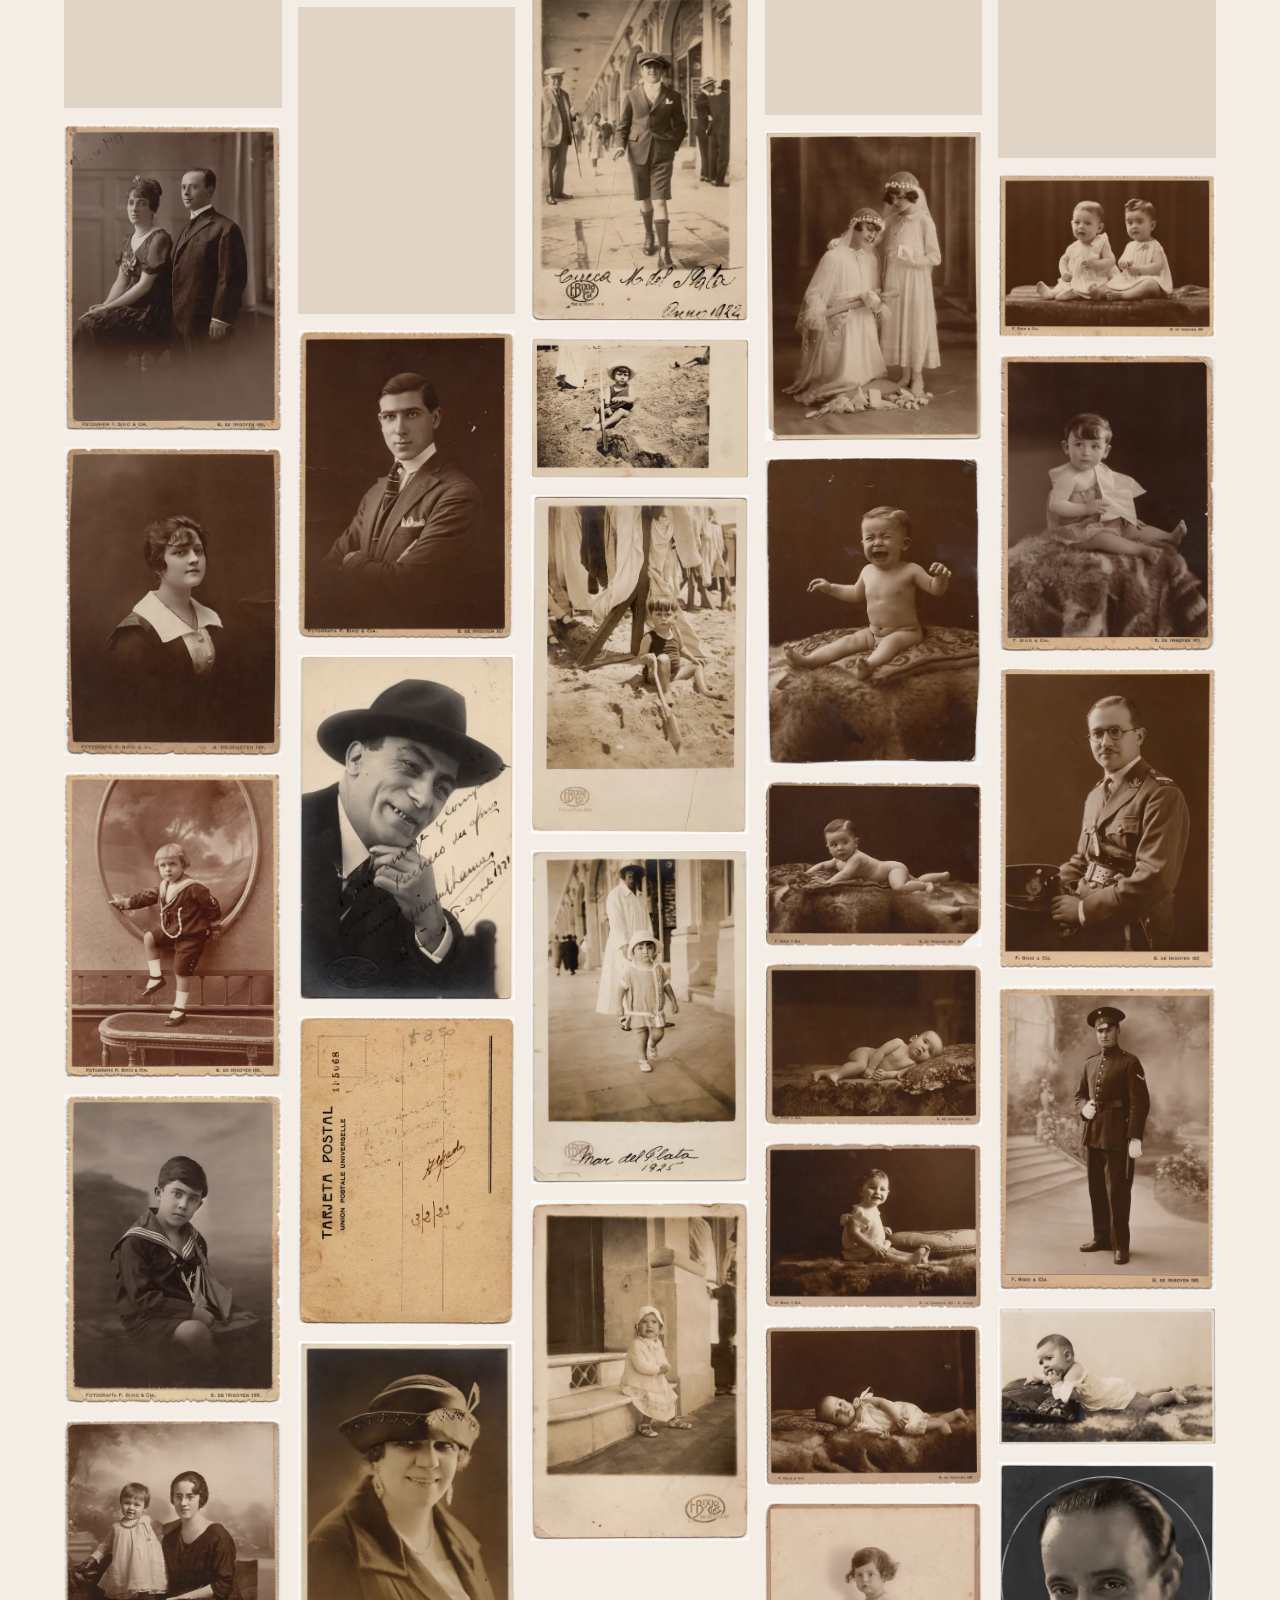
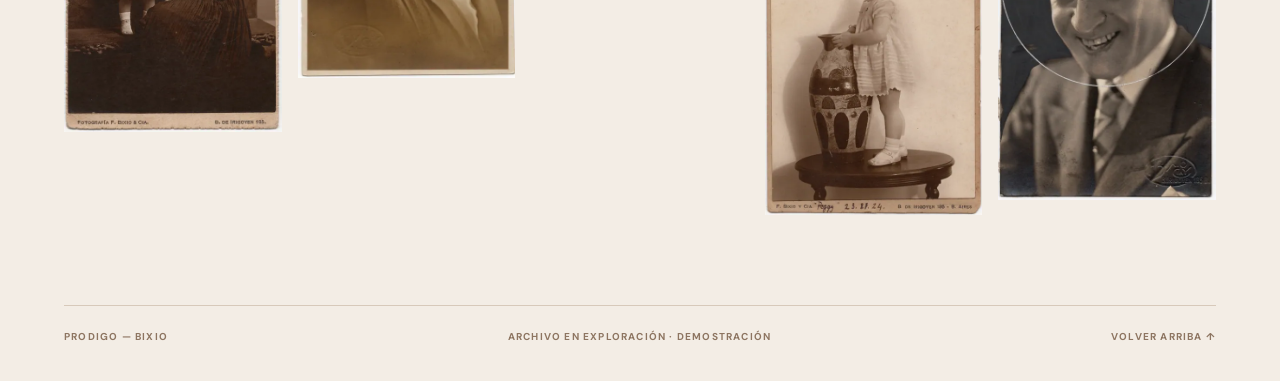
==== commit 2a515d17: "Mostrar solo frentes y navegar secuencias de partes con autor y personas" ====
--- a/index.html
+++ b/index.html
@@ -1,7 +1,7 @@
-<!doctype html><html lang="es"><head><meta charset="utf-8"><meta name="viewport" content="width=device-width, initial-scale=1, viewport-fit=cover"><meta name="theme-color" content="#f3ede5"><meta name="description" content="Prodigo — Bixio. Un archivo fotográfico para explorar visualmente."><title>Prodigo — Bixio</title><link rel="preconnect" href="https://fonts.googleapis.com"><link rel="preconnect" href="https://fonts.gstatic.com" crossorigin><link href="https://fonts.googleapis.com/css2?family=DM+Sans:wght@400;500;600;700&family=Instrument+Serif:ital@0;1&display=swap" rel="stylesheet"><link rel="stylesheet" href="style.css?v=import1"></head><body>
+<!doctype html><html lang="es"><head><meta charset="utf-8"><meta name="viewport" content="width=device-width, initial-scale=1, viewport-fit=cover"><meta name="theme-color" content="#f3ede5"><meta name="description" content="Prodigo — Bixio. Un archivo fotográfico para explorar visualmente."><title>Prodigo — Bixio</title><link rel="preconnect" href="https://fonts.googleapis.com"><link rel="preconnect" href="https://fonts.gstatic.com" crossorigin><link href="https://fonts.googleapis.com/css2?family=DM+Sans:wght@400;500;600;700&family=Instrument+Serif:ital@0;1&display=swap" rel="stylesheet"><link rel="stylesheet" href="style.css?v=sequence1"></head><body>
 <header class="mast"><div class="mast-top"><div class="overline">ARCHIVO FOTOGRÁFICO <span class="tiny-star">✳</span> EXPLORACIÓN VISUAL</div><button class="icon-btn contrast" id="about" title="Acerca de la muestra" aria-label="Acerca de la muestra">i</button></div><div class="mast-main"><h1>Prodigo <em>—</em> <span id="collection-name-display">Bixio</span><span class="dot">.</span></h1><div class="mast-sub">Una colección en imágenes <span id="period-label">1899 — 1930</span></div></div></header>
 <main><section class="import-tools" aria-label="Importar catalogación"><label class="live-label">Colección <select id="live-collection" aria-label="Colección online"></select></label><button id="sync-now" class="soft-button">Actualizar</button><button id="import-json" class="soft-button">Importar JSON</button><input id="json-picker" type="file" accept=".json,application/json" hidden><button id="link-images" class="soft-button" hidden>Vincular imágenes</button><input id="image-picker" type="file" accept=".tif,.tiff,.jpg,.jpeg,.png,.webp" webkitdirectory multiple hidden><button id="restore-demo" class="soft-button" hidden>Volver a la muestra</button><p id="import-status" role="status"></p></section><section class="toolbar" aria-label="Filtros de fotografías"><div class="toolbar-head"><div class="section-kicker">EXPLORAR LA COLECCIÓN <span class="line"></span> <span id="counter">—</span></div><div class="right-tools"><button id="reset" class="reset-btn" hidden>↺ Restablecer</button><button id="density" class="icon-btn" title="Cambiar tamaño de miniaturas" aria-label="Cambiar tamaño de miniaturas"><svg width="19" height="19" viewBox="0 0 24 24" fill="none" stroke="currentColor" stroke-width="1.5"><rect x="2" y="2" width="8" height="8" rx="1"/><rect x="14" y="2" width="8" height="8" rx="1"/><rect x="2" y="14" width="8" height="8" rx="1"/><rect x="14" y="14" width="8" height="8" rx="1"/></svg></button></div></div><div class="filter-scroll"><div class="filter-bar" id="filters"><button class="filter-chip selected" data-group="all">Todas</button><button class="filter-chip" data-group="autores" hidden>Autores <span class="down">⌄</span></button><button class="filter-chip" data-group="identificados" hidden>Personas identificadas <span class="down">⌄</span></button><button class="filter-chip" data-group="personas">Personas <span class="down">⌄</span></button><button class="filter-chip" data-group="composicion">Composición <span class="down">⌄</span></button><button class="filter-chip" data-group="ambiente">Ambiente <span class="down">⌄</span></button><button class="filter-chip" data-group="detalles">Detalles <span class="down">⌄</span></button><button class="filter-chip" data-group="marca">Marca Bixio <span class="down">⌄</span></button><button class="filter-chip" data-group="fechas">Período <span class="down">⌄</span></button></div></div><div id="filter-panel" class="filter-panel" hidden></div><div id="active" class="active-tags"></div></section>
 <section class="gallery-wrap"><div class="gallery" id="gallery"></div><div class="empty" id="empty" hidden>Sin fotografías para esta combinación.<br><button id="clear-empty" class="soft-button">Quitar filtros</button></div></section><footer><span>PRODIGO — BIXIO</span><span>ARCHIVO EN EXPLORACIÓN · DEMOSTRACIÓN</span><a href="#" id="up">VOLVER ARRIBA ↑</a></footer></main>
-<div id="viewer" class="viewer" role="dialog" aria-modal="true" aria-label="Visor fotográfico" hidden><div class="viewer-head"><div class="viewer-title">Prodigo <em>—</em> Bixio <small id="viewer-id"></small></div><div class="viewer-head-actions"><button id="flip" class="v-icon" title="Ver reverso" aria-label="Ver reverso" hidden>↺ <span>Reverso</span></button><button id="close" class="v-icon close" title="Cerrar" aria-label="Cerrar">✕</button></div></div><div class="image-viewport" id="viewport"><button id="prev" class="nav-arrow left" aria-label="Anterior">‹</button><div class="image-stage" id="stage"><img id="big" alt="Fotografía seleccionada" draggable="false"></div><button id="next" class="nav-arrow right" aria-label="Siguiente">›</button></div><div id="record-details" class="record-details"></div><div class="viewer-bottom"><div class="v-detail"><span id="current">— / —</span><span class="v-sep">·</span><span id="date">c. 1900</span></div><div class="zoom-tools"><button class="v-icon" id="zoom-out" title="Alejar" aria-label="Alejar">−</button><button class="zoom-readout" id="fit" title="Ajustar a pantalla">100%</button><button class="v-icon" id="zoom-in" title="Acercar" aria-label="Acercar">+</button><button class="v-icon" id="fullscreen" title="Pantalla completa" aria-label="Pantalla completa">⛶</button></div></div></div>
-<div class="info-overlay" id="info" hidden><div class="info-card"><button class="info-close" id="info-close" aria-label="Cerrar">✕</button><div class="overline">SOBRE ESTA DEMOSTRACIÓN</div><h2>Las imágenes cuentan.</h2><p>Una exploración visual del conjunto fotográfico de Bixio. Combiná filtros para descubrir relaciones entre retratos, escenas y marcas de estudio.</p><p>Las fechas y algunas clasificaciones son aproximaciones experimentales destinadas a esta demostración. No constituyen catalogación documental definitiva.</p><button class="soft-button" id="info-ok">Explorar →</button></div></div><script src="catalog-format.js?v=fields2"></script><script src="app.js?v=fields2"></script><script src="import.js?v=online1"></script><script src="remote.js?v=1"></script></body></html>
+<div id="viewer" class="viewer" role="dialog" aria-modal="true" aria-label="Visor fotográfico" hidden><div class="viewer-head"><div class="viewer-title">Prodigo <em>—</em> Bixio <small id="viewer-id"></small></div><div class="viewer-head-actions"><button id="flip" class="v-icon" title="Siguiente imagen de la pieza" aria-label="Siguiente imagen de la pieza" hidden>↺ <span>Reverso</span></button><button id="close" class="v-icon close" title="Cerrar" aria-label="Cerrar">✕</button></div></div><div class="image-viewport" id="viewport"><button id="prev" class="nav-arrow left" aria-label="Anterior">‹</button><div class="image-stage" id="stage"><img id="big" alt="Fotografía seleccionada" draggable="false"></div><button id="next" class="nav-arrow right" aria-label="Siguiente">›</button></div><nav id="image-sequence" aria-label="Imágenes de la pieza"></nav><span id="image-position" aria-live="polite"></span><div id="record-details" class="record-details"></div><div class="viewer-bottom"><div class="v-detail"><span id="current">— / —</span><span class="v-sep">·</span><span id="date">c. 1900</span></div><div class="zoom-tools"><button class="v-icon" id="zoom-out" title="Alejar" aria-label="Alejar">−</button><button class="zoom-readout" id="fit" title="Ajustar a pantalla">100%</button><button class="v-icon" id="zoom-in" title="Acercar" aria-label="Acercar">+</button><button class="v-icon" id="fullscreen" title="Pantalla completa" aria-label="Pantalla completa">⛶</button></div></div></div>
+<div class="info-overlay" id="info" hidden><div class="info-card"><button class="info-close" id="info-close" aria-label="Cerrar">✕</button><div class="overline">SOBRE ESTA DEMOSTRACIÓN</div><h2>Las imágenes cuentan.</h2><p>Una exploración visual del conjunto fotográfico de Bixio. Combiná filtros para descubrir relaciones entre retratos, escenas y marcas de estudio.</p><p>Las fechas y algunas clasificaciones son aproximaciones experimentales destinadas a esta demostración. No constituyen catalogación documental definitiva.</p><button class="soft-button" id="info-ok">Explorar →</button></div></div><script src="catalog-format.js?v=sequence1"></script><script src="app.js?v=sequence1"></script><script src="import.js?v=online1"></script><script src="remote.js?v=sequence1"></script></body></html>
 
--- a/style.css
+++ b/style.css
@@ -91,3 +91,5 @@
 [hidden]{display:none!important}.import-tools{display:flex;align-items:center;gap:10px;flex-wrap:wrap;padding:10px 0 20px}.import-tools p{font-size:12px;color:var(--muted);line-height:1.6;width:100%;margin:0}.record-details{padding:10px 5%;max-height:85px;overflow:auto;flex-shrink:0;color:#c5b6a6;font-size:12px;line-height:1.7}.record-details:empty{display:none}
 
 .live-label{font-size:12px;display:flex;gap:8px;align-items:center}.live-label select{font:inherit;padding:9px 12px;border:1px solid var(--line);border-radius:20px;background:var(--paper);color:var(--ink)}
+
+#image-sequence{display:flex;gap:6px;overflow:auto;flex-shrink:0;padding:8px 20px;max-width:100%;justify-content:center}#image-sequence:empty{display:none}#image-sequence button{background:#393630;color:#fff;border:1px solid #756b60;border-radius:16px;padding:6px 12px;white-space:nowrap;cursor:pointer}#image-sequence button[aria-pressed="true"]{background:#eee1cc;color:#33281e}#image-position{color:#e3d4c1;text-align:center;font-size:12px;flex-shrink:0}
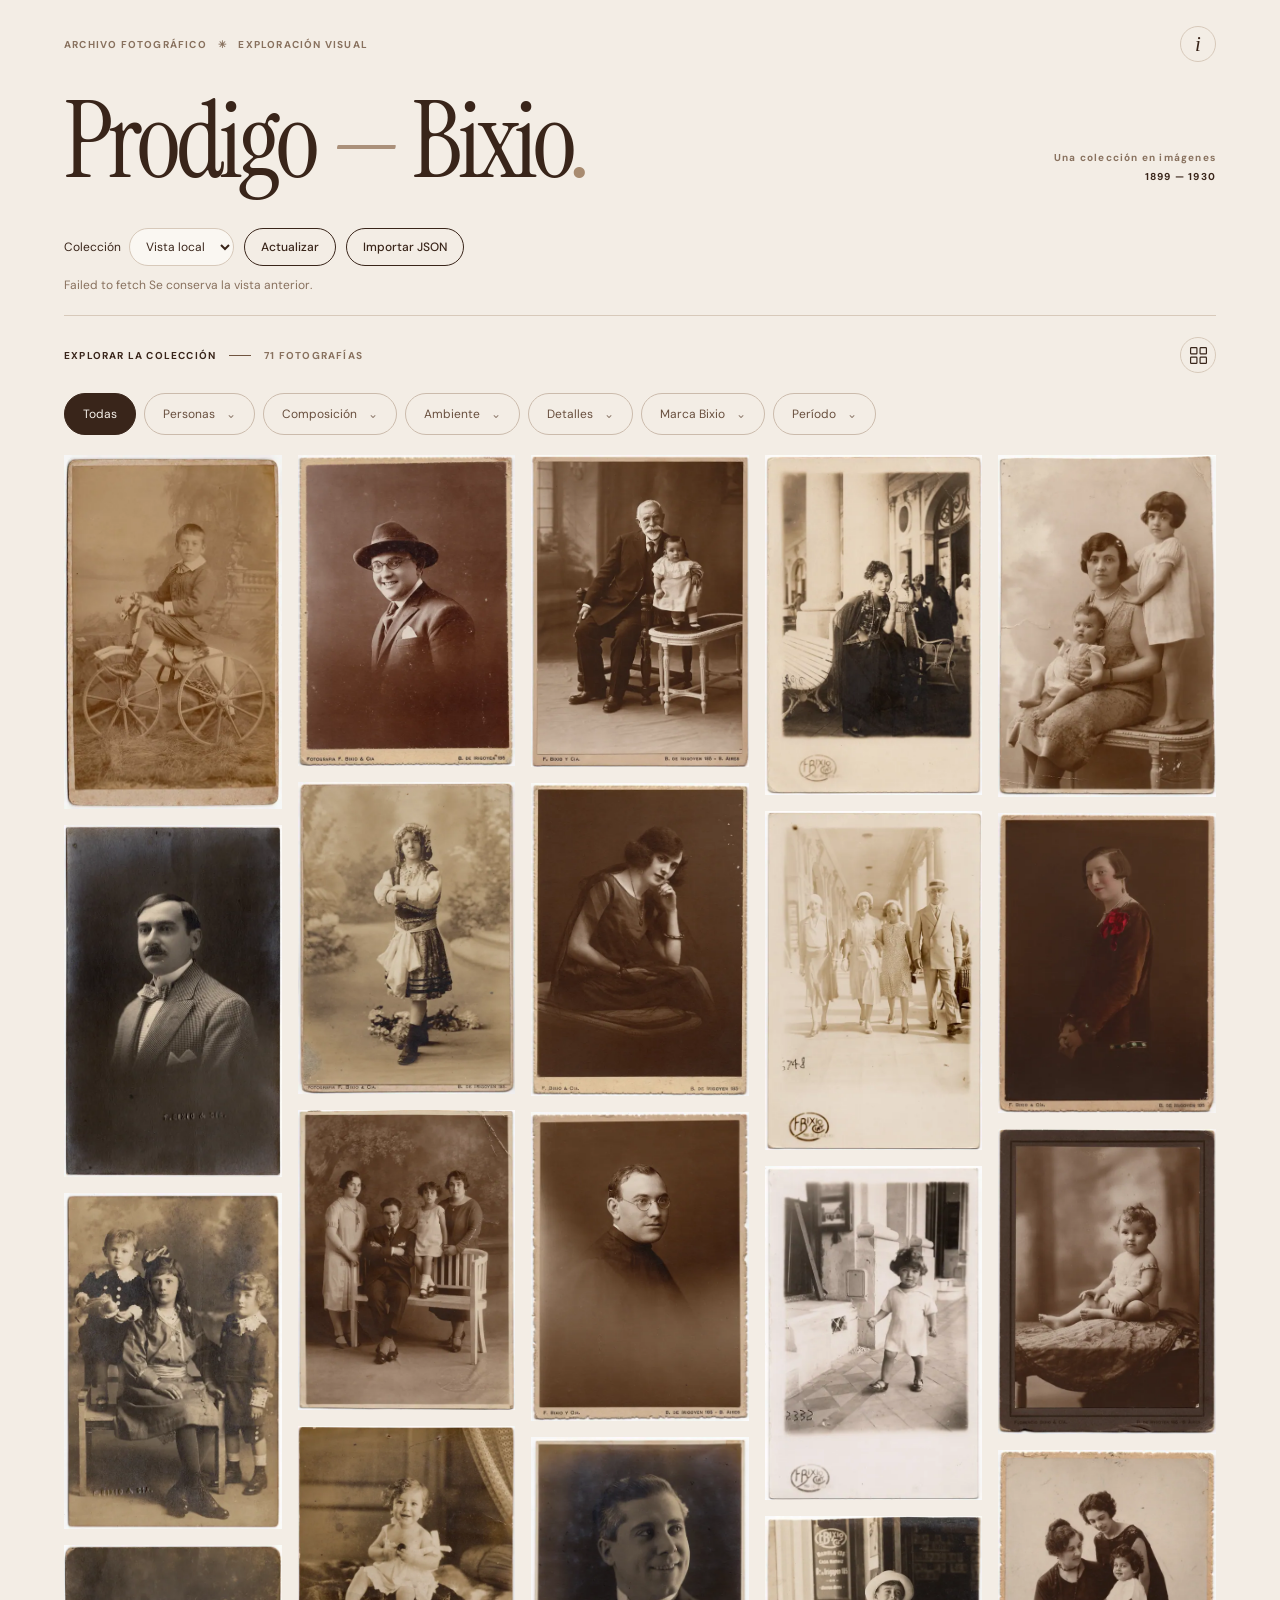
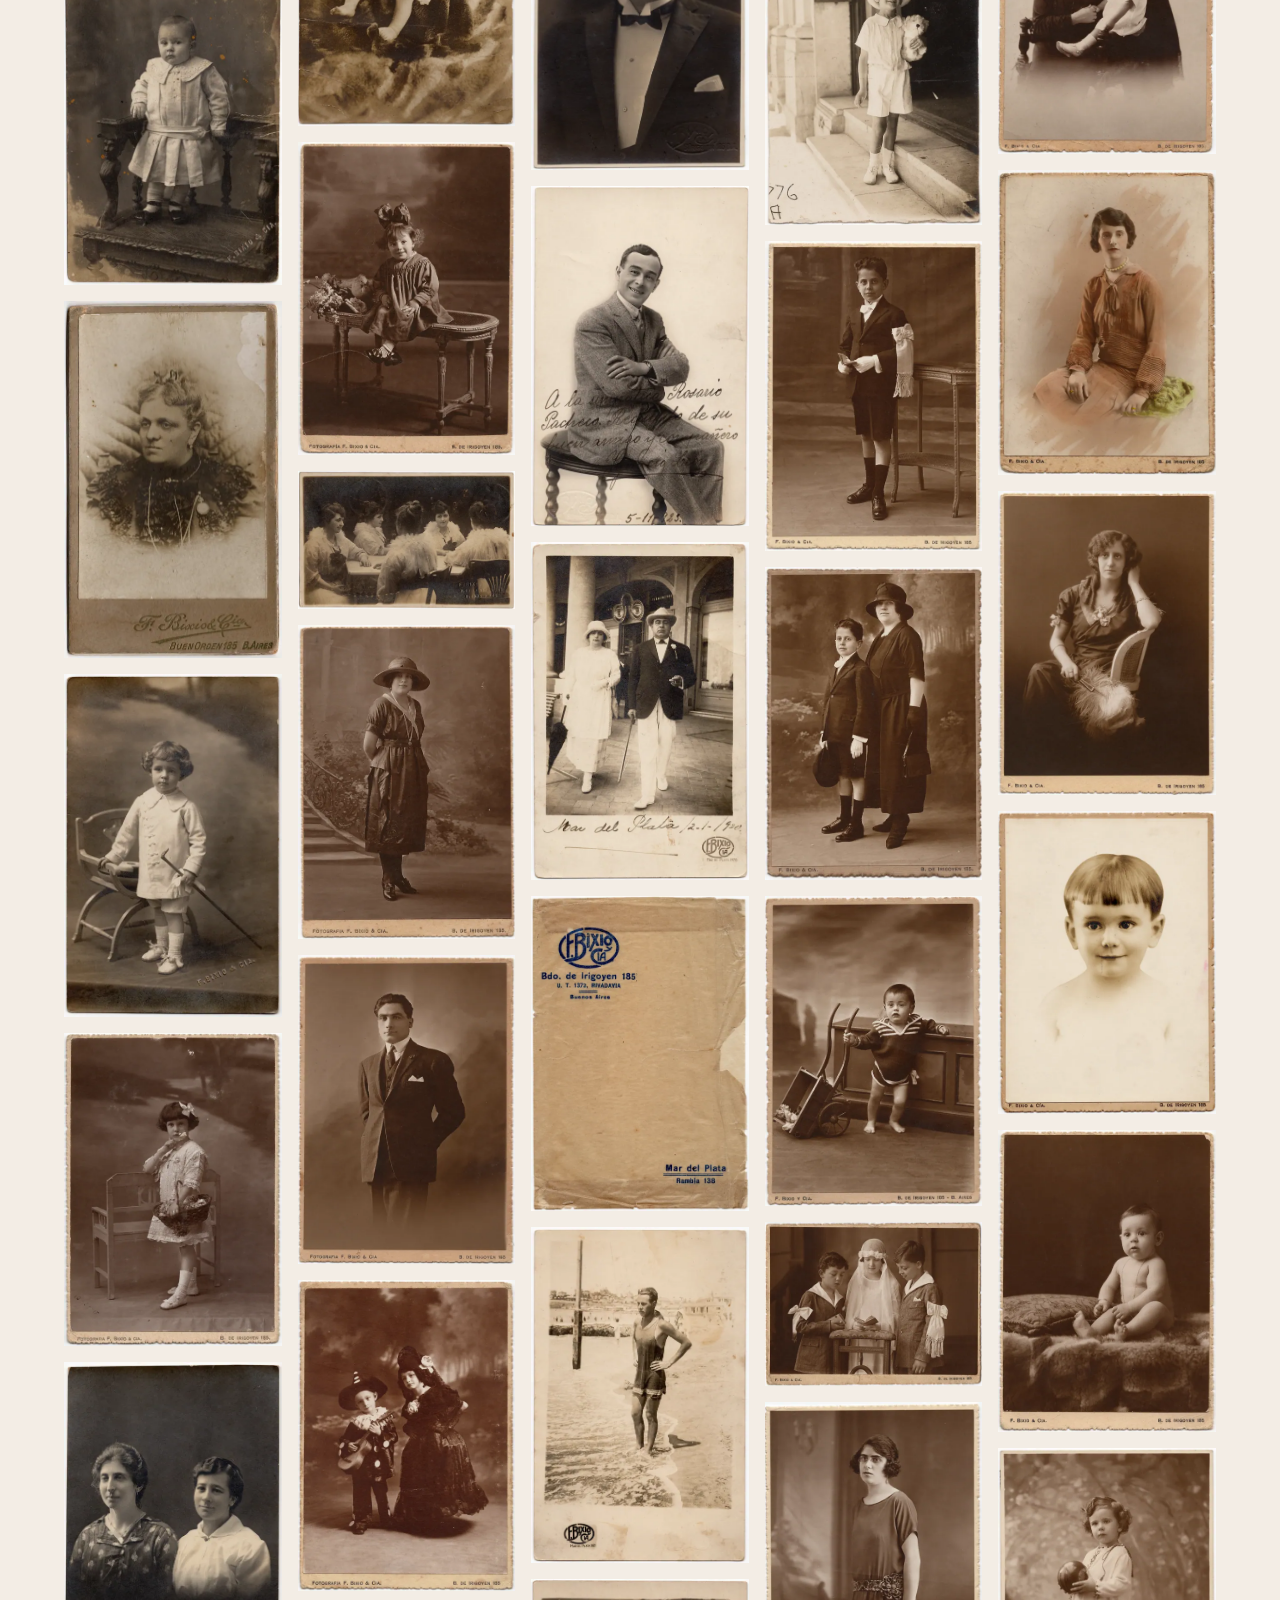
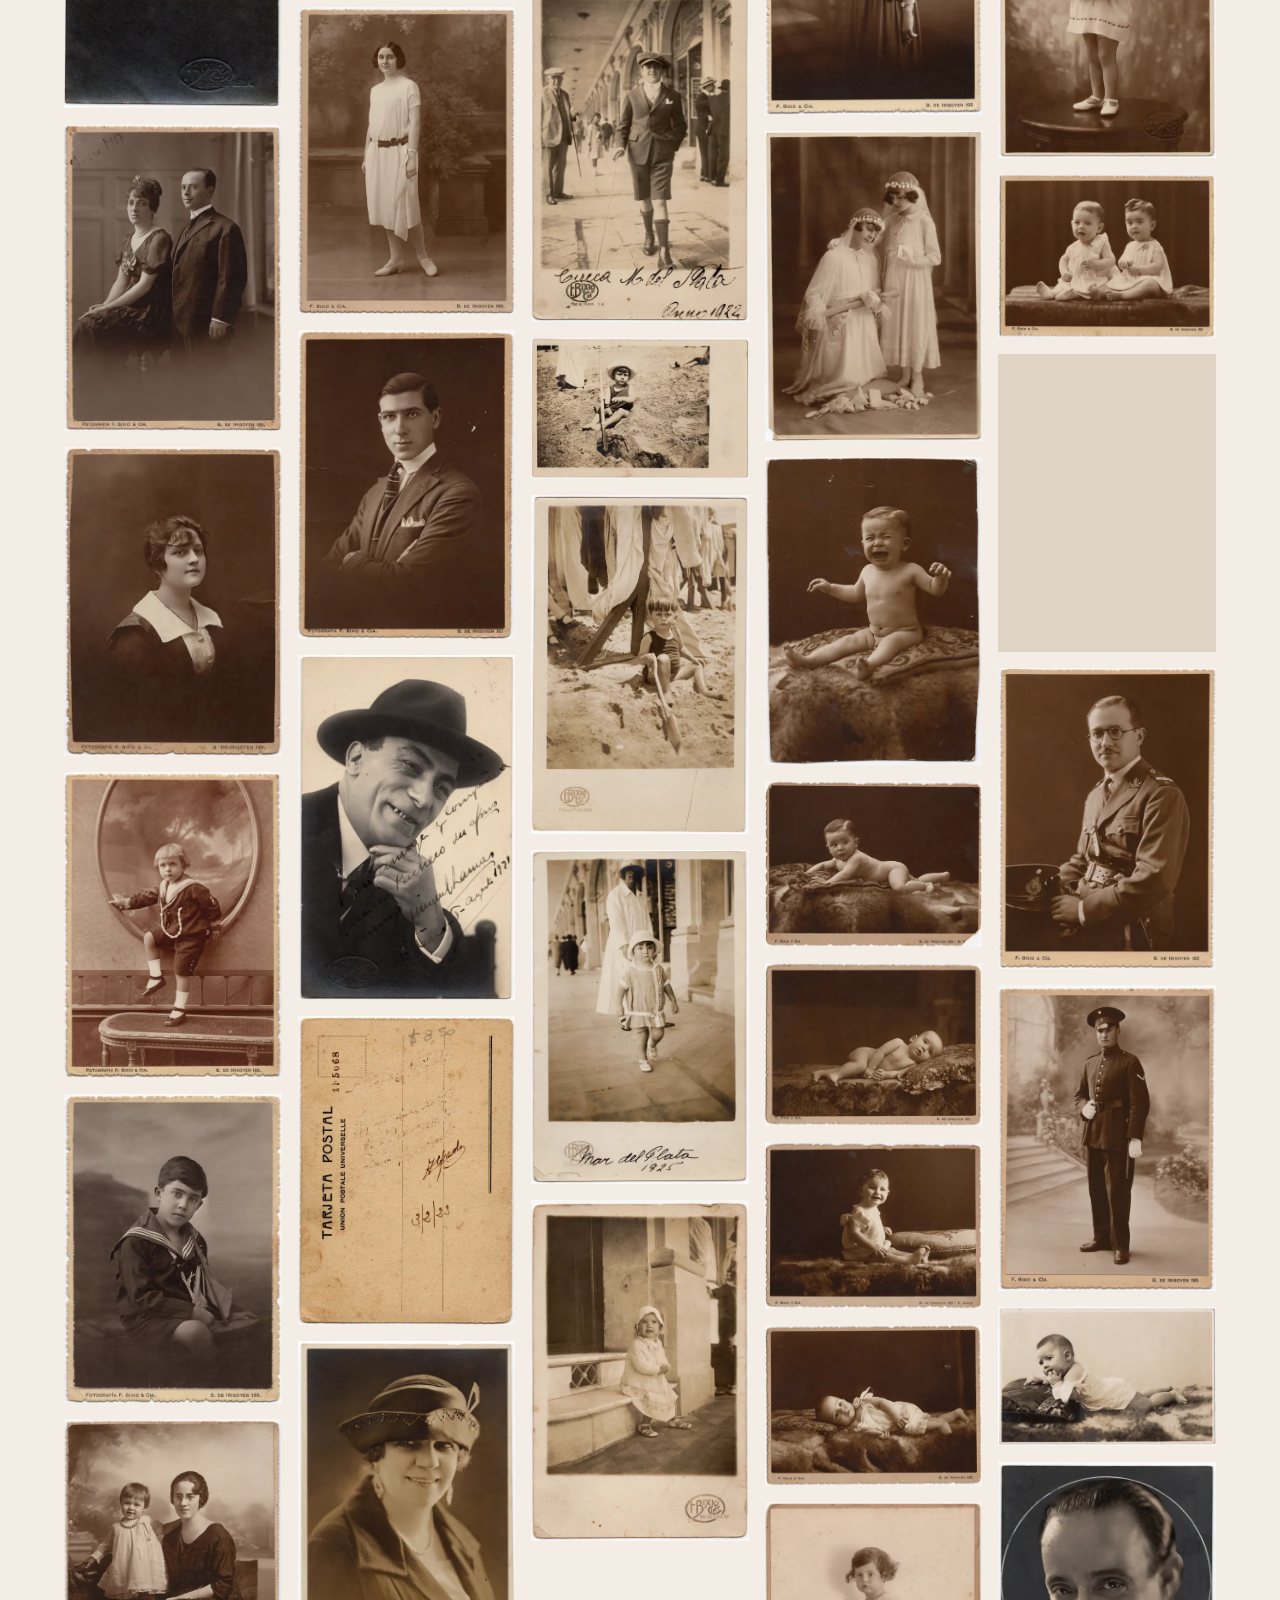
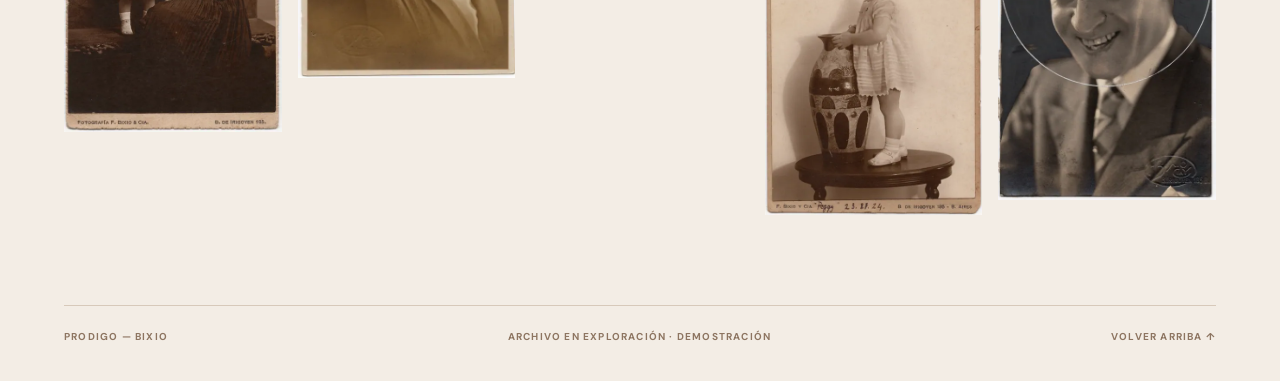
==== commit 1aa10935: "Simplificar identificador único a un campo de texto libre" ====
--- a/index.html
+++ b/index.html
@@ -1,7 +1,7 @@
-<!doctype html><html lang="es"><head><meta charset="utf-8"><meta name="viewport" content="width=device-width, initial-scale=1, viewport-fit=cover"><meta name="theme-color" content="#f3ede5"><meta name="description" content="Prodigo — Bixio. Un archivo fotográfico para explorar visualmente."><title>Prodigo — Bixio</title><link rel="preconnect" href="https://fonts.googleapis.com"><link rel="preconnect" href="https://fonts.gstatic.com" crossorigin><link href="https://fonts.googleapis.com/css2?family=DM+Sans:wght@400;500;600;700&family=Instrument+Serif:ital@0;1&display=swap" rel="stylesheet"><link rel="stylesheet" href="style.css?v=sequence1"></head><body>
+<!doctype html><html lang="es"><head><meta charset="utf-8"><meta name="viewport" content="width=device-width, initial-scale=1, viewport-fit=cover"><meta name="theme-color" content="#f3ede5"><meta name="description" content="Prodigo — Bixio. Un archivo fotográfico para explorar visualmente."><title>Prodigo — Bixio</title><link rel="preconnect" href="https://fonts.googleapis.com"><link rel="preconnect" href="https://fonts.gstatic.com" crossorigin><link href="https://fonts.googleapis.com/css2?family=DM+Sans:wght@400;500;600;700&family=Instrument+Serif:ital@0;1&display=swap" rel="stylesheet"><link rel="stylesheet" href="style.css?v=identifier1"></head><body>
 <header class="mast"><div class="mast-top"><div class="overline">ARCHIVO FOTOGRÁFICO <span class="tiny-star">✳</span> EXPLORACIÓN VISUAL</div><button class="icon-btn contrast" id="about" title="Acerca de la muestra" aria-label="Acerca de la muestra">i</button></div><div class="mast-main"><h1>Prodigo <em>—</em> <span id="collection-name-display">Bixio</span><span class="dot">.</span></h1><div class="mast-sub">Una colección en imágenes <span id="period-label">1899 — 1930</span></div></div></header>
 <main><section class="import-tools" aria-label="Importar catalogación"><label class="live-label">Colección <select id="live-collection" aria-label="Colección online"></select></label><button id="sync-now" class="soft-button">Actualizar</button><button id="import-json" class="soft-button">Importar JSON</button><input id="json-picker" type="file" accept=".json,application/json" hidden><button id="link-images" class="soft-button" hidden>Vincular imágenes</button><input id="image-picker" type="file" accept=".tif,.tiff,.jpg,.jpeg,.png,.webp" webkitdirectory multiple hidden><button id="restore-demo" class="soft-button" hidden>Volver a la muestra</button><p id="import-status" role="status"></p></section><section class="toolbar" aria-label="Filtros de fotografías"><div class="toolbar-head"><div class="section-kicker">EXPLORAR LA COLECCIÓN <span class="line"></span> <span id="counter">—</span></div><div class="right-tools"><button id="reset" class="reset-btn" hidden>↺ Restablecer</button><button id="density" class="icon-btn" title="Cambiar tamaño de miniaturas" aria-label="Cambiar tamaño de miniaturas"><svg width="19" height="19" viewBox="0 0 24 24" fill="none" stroke="currentColor" stroke-width="1.5"><rect x="2" y="2" width="8" height="8" rx="1"/><rect x="14" y="2" width="8" height="8" rx="1"/><rect x="2" y="14" width="8" height="8" rx="1"/><rect x="14" y="14" width="8" height="8" rx="1"/></svg></button></div></div><div class="filter-scroll"><div class="filter-bar" id="filters"><button class="filter-chip selected" data-group="all">Todas</button><button class="filter-chip" data-group="autores" hidden>Autores <span class="down">⌄</span></button><button class="filter-chip" data-group="identificados" hidden>Personas identificadas <span class="down">⌄</span></button><button class="filter-chip" data-group="personas">Personas <span class="down">⌄</span></button><button class="filter-chip" data-group="composicion">Composición <span class="down">⌄</span></button><button class="filter-chip" data-group="ambiente">Ambiente <span class="down">⌄</span></button><button class="filter-chip" data-group="detalles">Detalles <span class="down">⌄</span></button><button class="filter-chip" data-group="marca">Marca Bixio <span class="down">⌄</span></button><button class="filter-chip" data-group="fechas">Período <span class="down">⌄</span></button></div></div><div id="filter-panel" class="filter-panel" hidden></div><div id="active" class="active-tags"></div></section>
 <section class="gallery-wrap"><div class="gallery" id="gallery"></div><div class="empty" id="empty" hidden>Sin fotografías para esta combinación.<br><button id="clear-empty" class="soft-button">Quitar filtros</button></div></section><footer><span>PRODIGO — BIXIO</span><span>ARCHIVO EN EXPLORACIÓN · DEMOSTRACIÓN</span><a href="#" id="up">VOLVER ARRIBA ↑</a></footer></main>
 <div id="viewer" class="viewer" role="dialog" aria-modal="true" aria-label="Visor fotográfico" hidden><div class="viewer-head"><div class="viewer-title">Prodigo <em>—</em> Bixio <small id="viewer-id"></small></div><div class="viewer-head-actions"><button id="flip" class="v-icon" title="Siguiente imagen de la pieza" aria-label="Siguiente imagen de la pieza" hidden>↺ <span>Reverso</span></button><button id="close" class="v-icon close" title="Cerrar" aria-label="Cerrar">✕</button></div></div><div class="image-viewport" id="viewport"><button id="prev" class="nav-arrow left" aria-label="Anterior">‹</button><div class="image-stage" id="stage"><img id="big" alt="Fotografía seleccionada" draggable="false"></div><button id="next" class="nav-arrow right" aria-label="Siguiente">›</button></div><nav id="image-sequence" aria-label="Imágenes de la pieza"></nav><span id="image-position" aria-live="polite"></span><div id="record-details" class="record-details"></div><div class="viewer-bottom"><div class="v-detail"><span id="current">— / —</span><span class="v-sep">·</span><span id="date">c. 1900</span></div><div class="zoom-tools"><button class="v-icon" id="zoom-out" title="Alejar" aria-label="Alejar">−</button><button class="zoom-readout" id="fit" title="Ajustar a pantalla">100%</button><button class="v-icon" id="zoom-in" title="Acercar" aria-label="Acercar">+</button><button class="v-icon" id="fullscreen" title="Pantalla completa" aria-label="Pantalla completa">⛶</button></div></div></div>
-<div class="info-overlay" id="info" hidden><div class="info-card"><button class="info-close" id="info-close" aria-label="Cerrar">✕</button><div class="overline">SOBRE ESTA DEMOSTRACIÓN</div><h2>Las imágenes cuentan.</h2><p>Una exploración visual del conjunto fotográfico de Bixio. Combiná filtros para descubrir relaciones entre retratos, escenas y marcas de estudio.</p><p>Las fechas y algunas clasificaciones son aproximaciones experimentales destinadas a esta demostración. No constituyen catalogación documental definitiva.</p><button class="soft-button" id="info-ok">Explorar →</button></div></div><script src="catalog-format.js?v=sequence1"></script><script src="app.js?v=sequence1"></script><script src="import.js?v=online1"></script><script src="remote.js?v=sequence1"></script></body></html>
+<div class="info-overlay" id="info" hidden><div class="info-card"><button class="info-close" id="info-close" aria-label="Cerrar">✕</button><div class="overline">SOBRE ESTA DEMOSTRACIÓN</div><h2>Las imágenes cuentan.</h2><p>Una exploración visual del conjunto fotográfico de Bixio. Combiná filtros para descubrir relaciones entre retratos, escenas y marcas de estudio.</p><p>Las fechas y algunas clasificaciones son aproximaciones experimentales destinadas a esta demostración. No constituyen catalogación documental definitiva.</p><button class="soft-button" id="info-ok">Explorar →</button></div></div><script src="catalog-format.js?v=identifier1"></script><script src="app.js?v=identifier1"></script><script src="import.js?v=online1"></script><script src="remote.js?v=identifier1"></script></body></html>
 
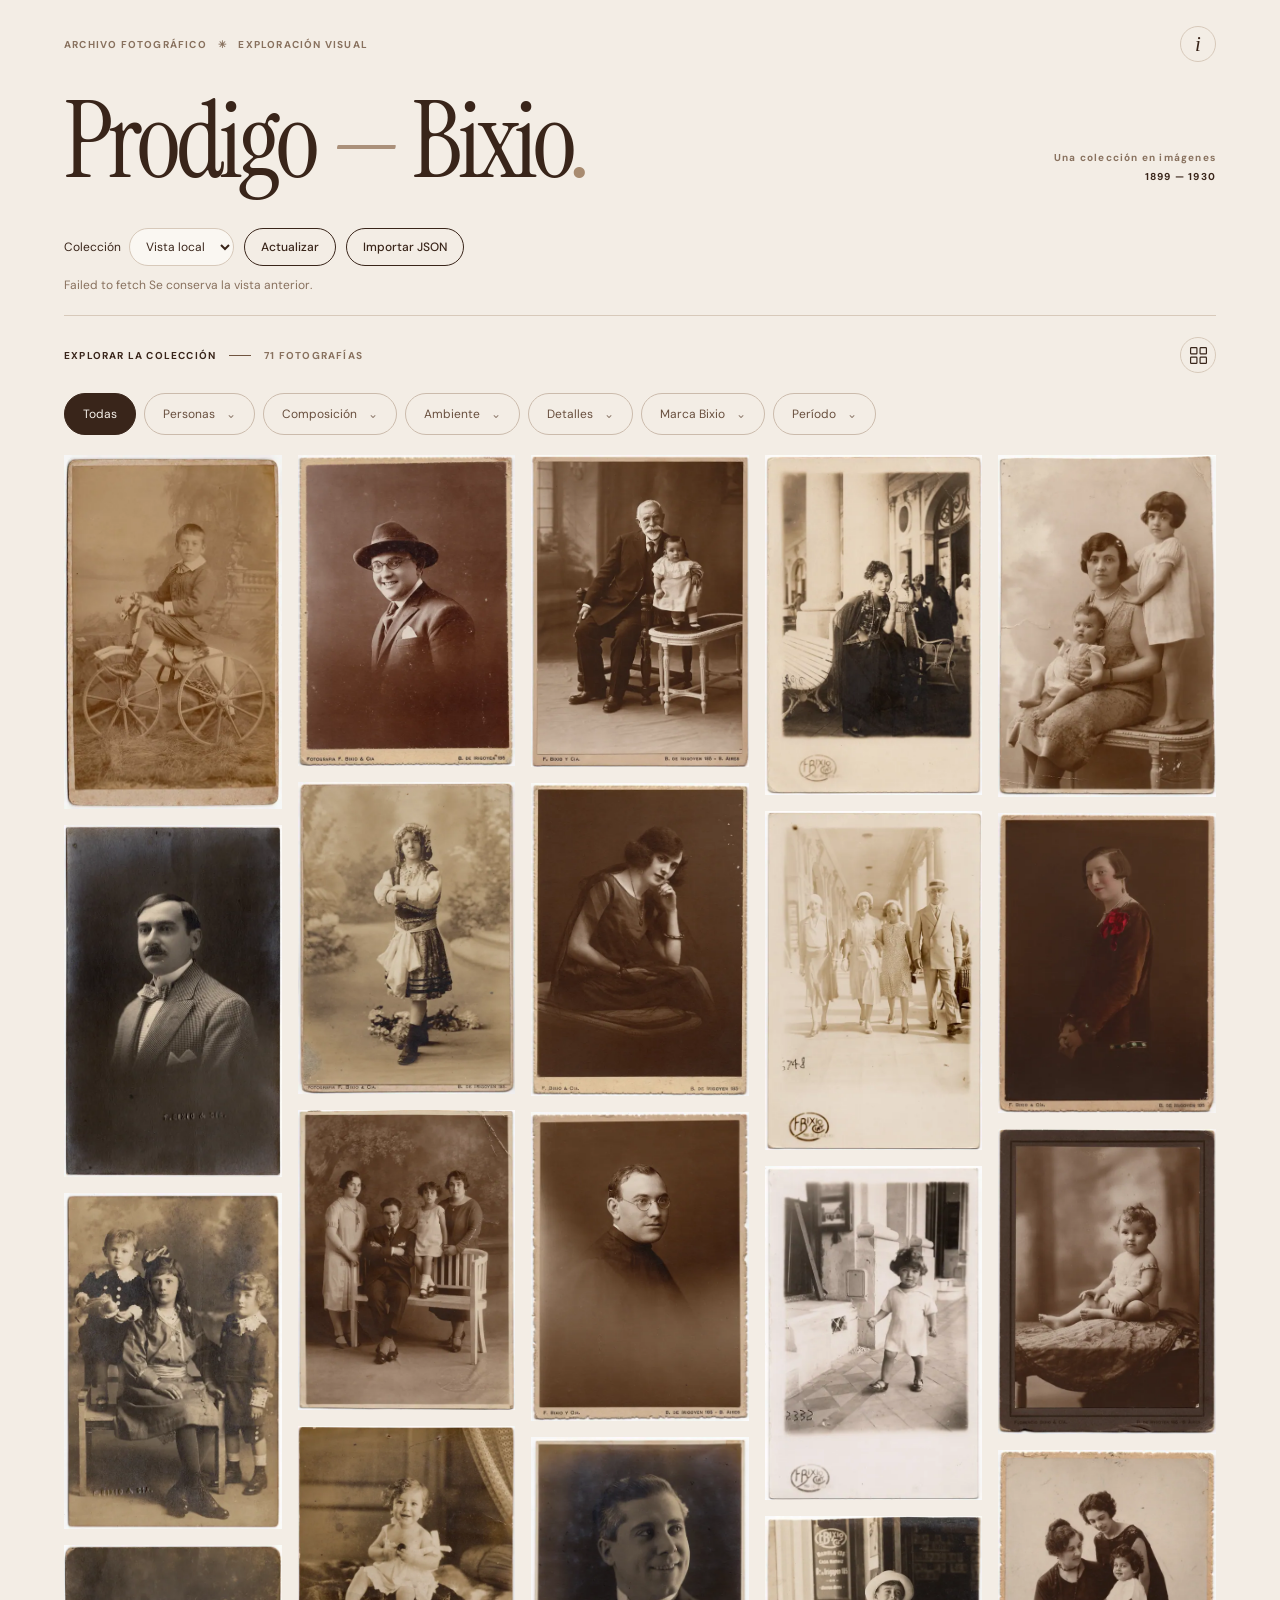
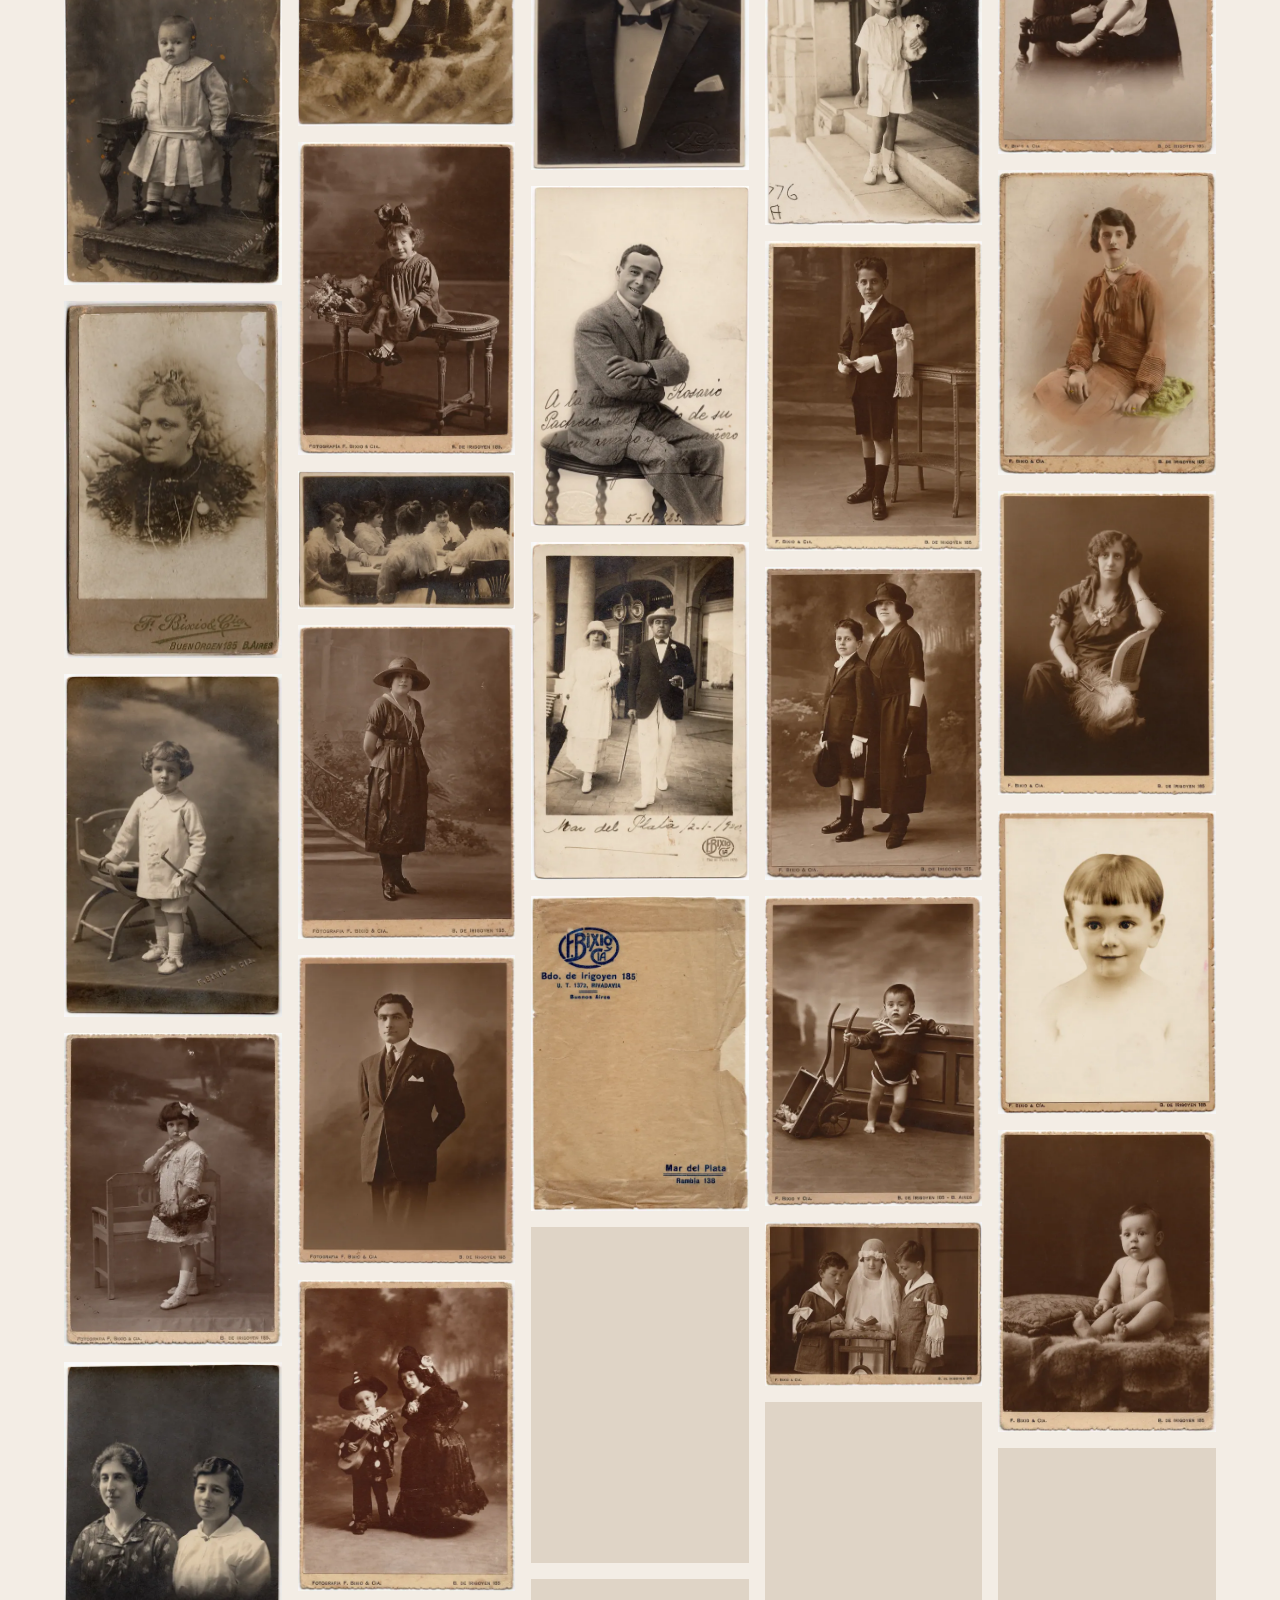
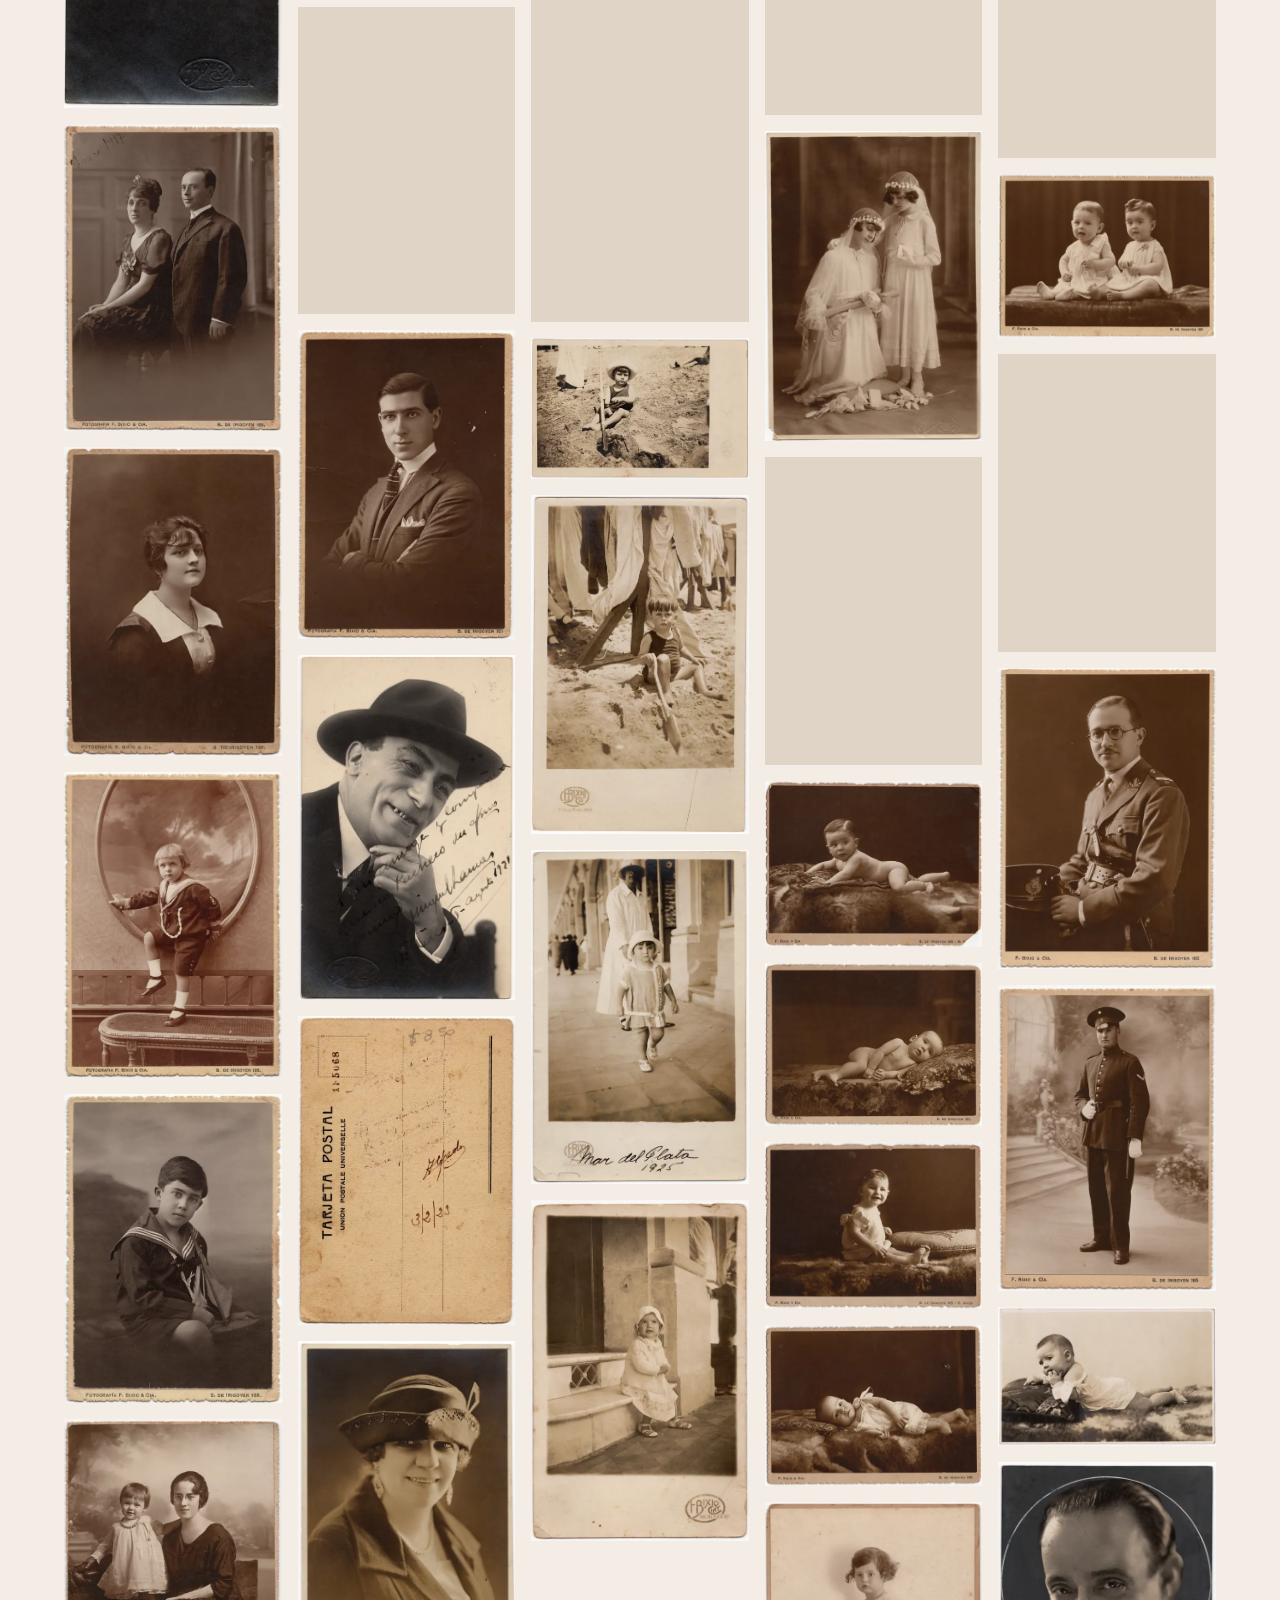
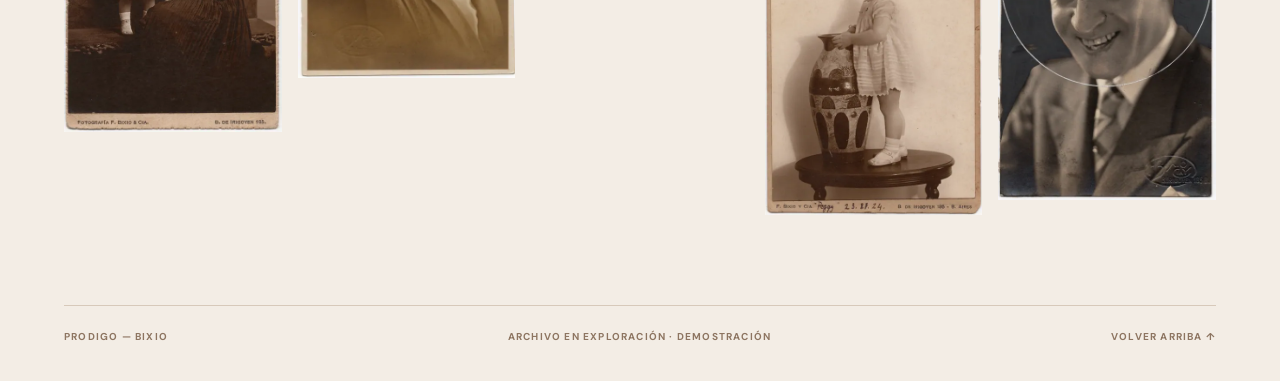
==== commit c90da630: "Agregar color y edición global atómica por campos con combo" ====
--- a/index.html
+++ b/index.html
@@ -1,7 +1,7 @@
-<!doctype html><html lang="es"><head><meta charset="utf-8"><meta name="viewport" content="width=device-width, initial-scale=1, viewport-fit=cover"><meta name="theme-color" content="#f3ede5"><meta name="description" content="Prodigo — Bixio. Un archivo fotográfico para explorar visualmente."><title>Prodigo — Bixio</title><link rel="preconnect" href="https://fonts.googleapis.com"><link rel="preconnect" href="https://fonts.gstatic.com" crossorigin><link href="https://fonts.googleapis.com/css2?family=DM+Sans:wght@400;500;600;700&family=Instrument+Serif:ital@0;1&display=swap" rel="stylesheet"><link rel="stylesheet" href="style.css?v=identifier1"></head><body>
+<!doctype html><html lang="es"><head><meta charset="utf-8"><meta name="viewport" content="width=device-width, initial-scale=1, viewport-fit=cover"><meta name="theme-color" content="#f3ede5"><meta name="description" content="Prodigo — Bixio. Un archivo fotográfico para explorar visualmente."><title>Prodigo — Bixio</title><link rel="preconnect" href="https://fonts.googleapis.com"><link rel="preconnect" href="https://fonts.gstatic.com" crossorigin><link href="https://fonts.googleapis.com/css2?family=DM+Sans:wght@400;500;600;700&family=Instrument+Serif:ital@0;1&display=swap" rel="stylesheet"><link rel="stylesheet" href="style.css?v=color1"></head><body>
 <header class="mast"><div class="mast-top"><div class="overline">ARCHIVO FOTOGRÁFICO <span class="tiny-star">✳</span> EXPLORACIÓN VISUAL</div><button class="icon-btn contrast" id="about" title="Acerca de la muestra" aria-label="Acerca de la muestra">i</button></div><div class="mast-main"><h1>Prodigo <em>—</em> <span id="collection-name-display">Bixio</span><span class="dot">.</span></h1><div class="mast-sub">Una colección en imágenes <span id="period-label">1899 — 1930</span></div></div></header>
 <main><section class="import-tools" aria-label="Importar catalogación"><label class="live-label">Colección <select id="live-collection" aria-label="Colección online"></select></label><button id="sync-now" class="soft-button">Actualizar</button><button id="import-json" class="soft-button">Importar JSON</button><input id="json-picker" type="file" accept=".json,application/json" hidden><button id="link-images" class="soft-button" hidden>Vincular imágenes</button><input id="image-picker" type="file" accept=".tif,.tiff,.jpg,.jpeg,.png,.webp" webkitdirectory multiple hidden><button id="restore-demo" class="soft-button" hidden>Volver a la muestra</button><p id="import-status" role="status"></p></section><section class="toolbar" aria-label="Filtros de fotografías"><div class="toolbar-head"><div class="section-kicker">EXPLORAR LA COLECCIÓN <span class="line"></span> <span id="counter">—</span></div><div class="right-tools"><button id="reset" class="reset-btn" hidden>↺ Restablecer</button><button id="density" class="icon-btn" title="Cambiar tamaño de miniaturas" aria-label="Cambiar tamaño de miniaturas"><svg width="19" height="19" viewBox="0 0 24 24" fill="none" stroke="currentColor" stroke-width="1.5"><rect x="2" y="2" width="8" height="8" rx="1"/><rect x="14" y="2" width="8" height="8" rx="1"/><rect x="2" y="14" width="8" height="8" rx="1"/><rect x="14" y="14" width="8" height="8" rx="1"/></svg></button></div></div><div class="filter-scroll"><div class="filter-bar" id="filters"><button class="filter-chip selected" data-group="all">Todas</button><button class="filter-chip" data-group="autores" hidden>Autores <span class="down">⌄</span></button><button class="filter-chip" data-group="identificados" hidden>Personas identificadas <span class="down">⌄</span></button><button class="filter-chip" data-group="personas">Personas <span class="down">⌄</span></button><button class="filter-chip" data-group="composicion">Composición <span class="down">⌄</span></button><button class="filter-chip" data-group="ambiente">Ambiente <span class="down">⌄</span></button><button class="filter-chip" data-group="detalles">Detalles <span class="down">⌄</span></button><button class="filter-chip" data-group="marca">Marca Bixio <span class="down">⌄</span></button><button class="filter-chip" data-group="fechas">Período <span class="down">⌄</span></button></div></div><div id="filter-panel" class="filter-panel" hidden></div><div id="active" class="active-tags"></div></section>
 <section class="gallery-wrap"><div class="gallery" id="gallery"></div><div class="empty" id="empty" hidden>Sin fotografías para esta combinación.<br><button id="clear-empty" class="soft-button">Quitar filtros</button></div></section><footer><span>PRODIGO — BIXIO</span><span>ARCHIVO EN EXPLORACIÓN · DEMOSTRACIÓN</span><a href="#" id="up">VOLVER ARRIBA ↑</a></footer></main>
 <div id="viewer" class="viewer" role="dialog" aria-modal="true" aria-label="Visor fotográfico" hidden><div class="viewer-head"><div class="viewer-title">Prodigo <em>—</em> Bixio <small id="viewer-id"></small></div><div class="viewer-head-actions"><button id="flip" class="v-icon" title="Siguiente imagen de la pieza" aria-label="Siguiente imagen de la pieza" hidden>↺ <span>Reverso</span></button><button id="close" class="v-icon close" title="Cerrar" aria-label="Cerrar">✕</button></div></div><div class="image-viewport" id="viewport"><button id="prev" class="nav-arrow left" aria-label="Anterior">‹</button><div class="image-stage" id="stage"><img id="big" alt="Fotografía seleccionada" draggable="false"></div><button id="next" class="nav-arrow right" aria-label="Siguiente">›</button></div><nav id="image-sequence" aria-label="Imágenes de la pieza"></nav><span id="image-position" aria-live="polite"></span><div id="record-details" class="record-details"></div><div class="viewer-bottom"><div class="v-detail"><span id="current">— / —</span><span class="v-sep">·</span><span id="date">c. 1900</span></div><div class="zoom-tools"><button class="v-icon" id="zoom-out" title="Alejar" aria-label="Alejar">−</button><button class="zoom-readout" id="fit" title="Ajustar a pantalla">100%</button><button class="v-icon" id="zoom-in" title="Acercar" aria-label="Acercar">+</button><button class="v-icon" id="fullscreen" title="Pantalla completa" aria-label="Pantalla completa">⛶</button></div></div></div>
-<div class="info-overlay" id="info" hidden><div class="info-card"><button class="info-close" id="info-close" aria-label="Cerrar">✕</button><div class="overline">SOBRE ESTA DEMOSTRACIÓN</div><h2>Las imágenes cuentan.</h2><p>Una exploración visual del conjunto fotográfico de Bixio. Combiná filtros para descubrir relaciones entre retratos, escenas y marcas de estudio.</p><p>Las fechas y algunas clasificaciones son aproximaciones experimentales destinadas a esta demostración. No constituyen catalogación documental definitiva.</p><button class="soft-button" id="info-ok">Explorar →</button></div></div><script src="catalog-format.js?v=identifier1"></script><script src="app.js?v=identifier1"></script><script src="import.js?v=online1"></script><script src="remote.js?v=identifier1"></script></body></html>
+<div class="info-overlay" id="info" hidden><div class="info-card"><button class="info-close" id="info-close" aria-label="Cerrar">✕</button><div class="overline">SOBRE ESTA DEMOSTRACIÓN</div><h2>Las imágenes cuentan.</h2><p>Una exploración visual del conjunto fotográfico de Bixio. Combiná filtros para descubrir relaciones entre retratos, escenas y marcas de estudio.</p><p>Las fechas y algunas clasificaciones son aproximaciones experimentales destinadas a esta demostración. No constituyen catalogación documental definitiva.</p><button class="soft-button" id="info-ok">Explorar →</button></div></div><script src="catalog-format.js?v=color1"></script><script src="app.js?v=color1"></script><script src="import.js?v=online1"></script><script src="remote.js?v=color1"></script></body></html>
 
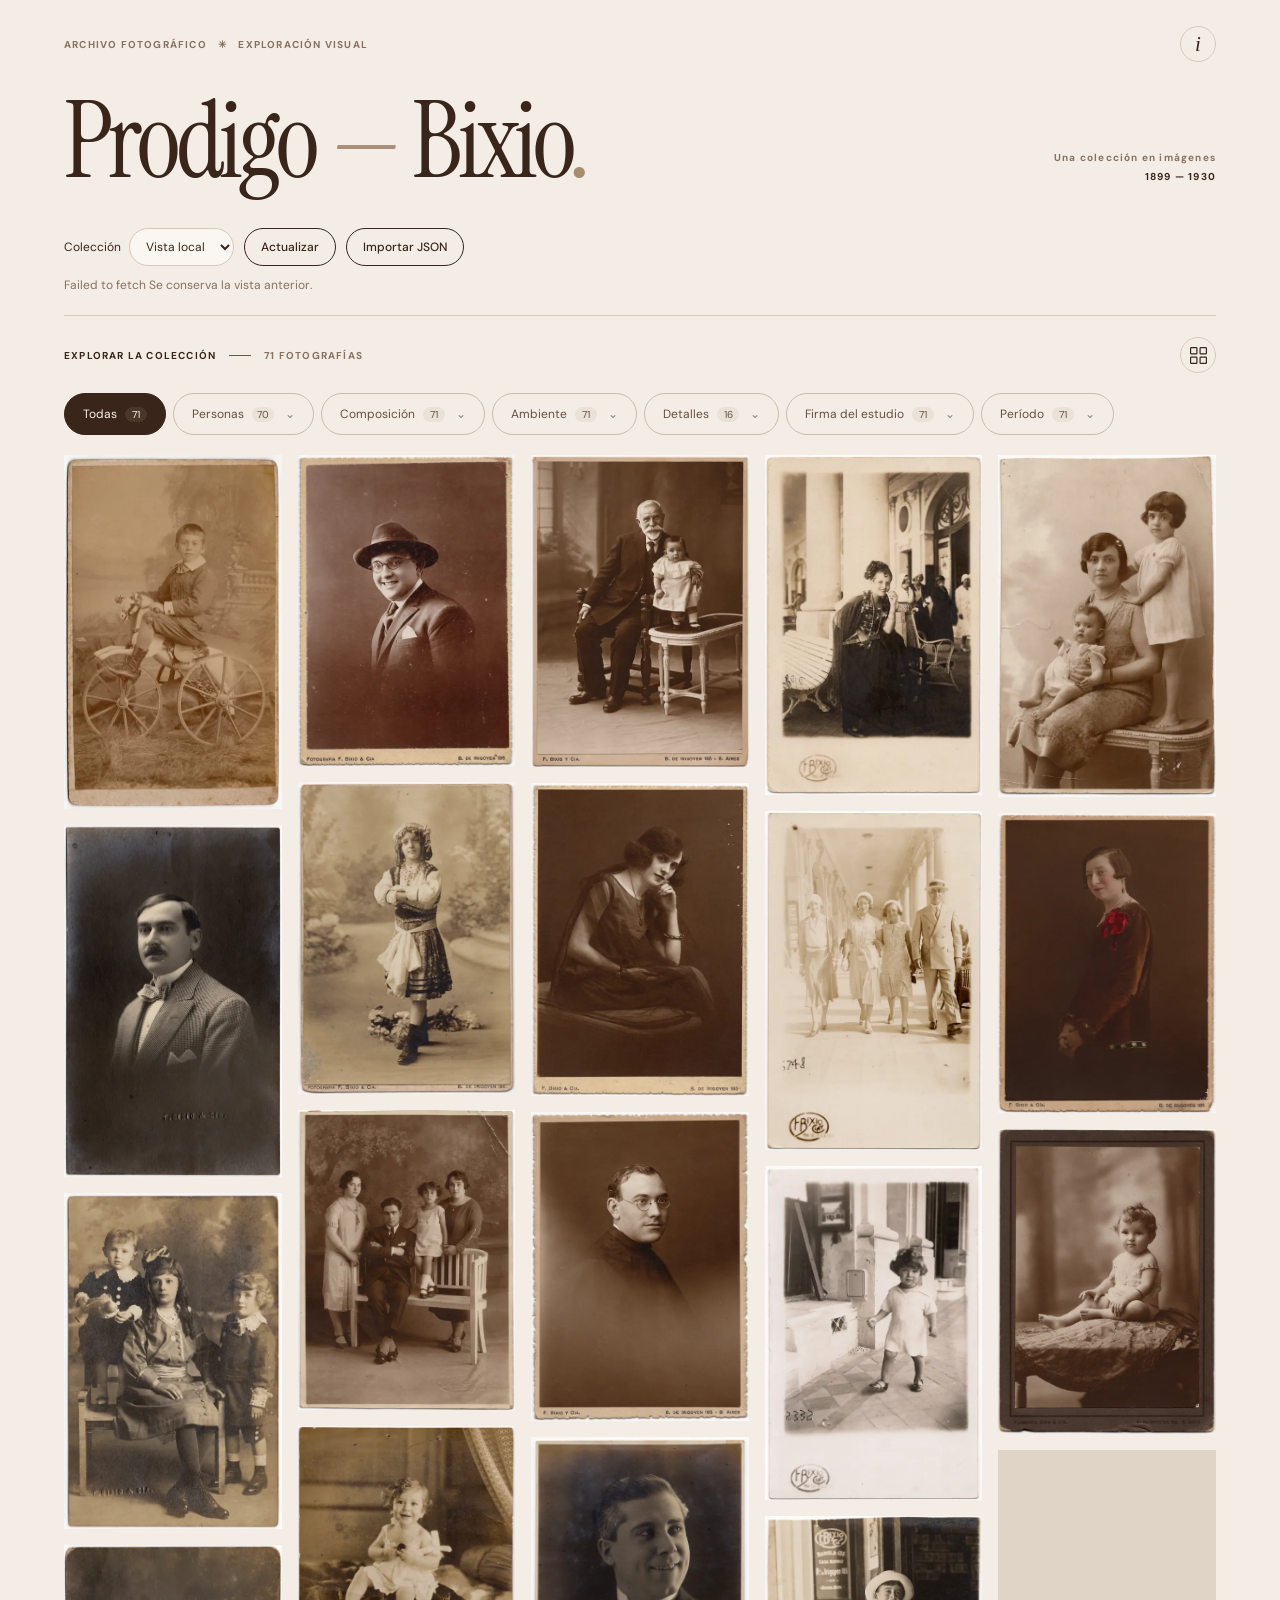
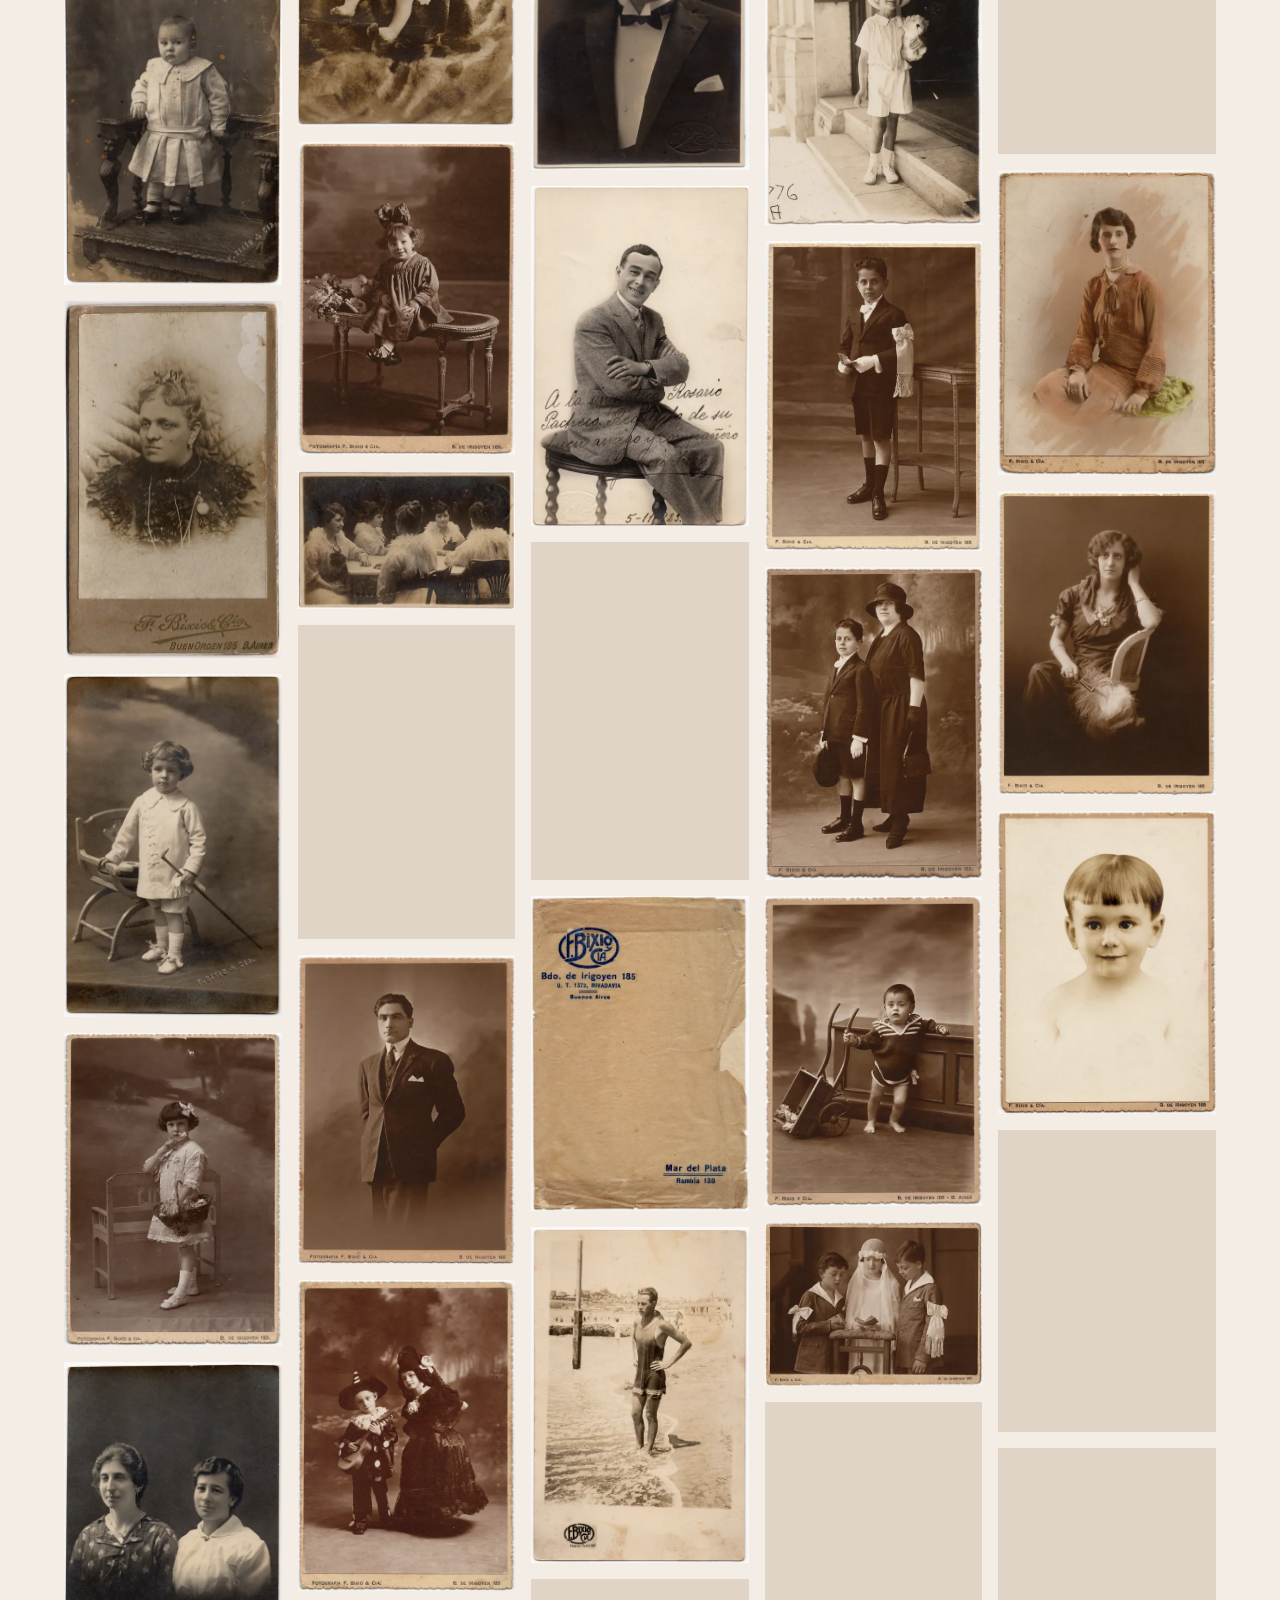
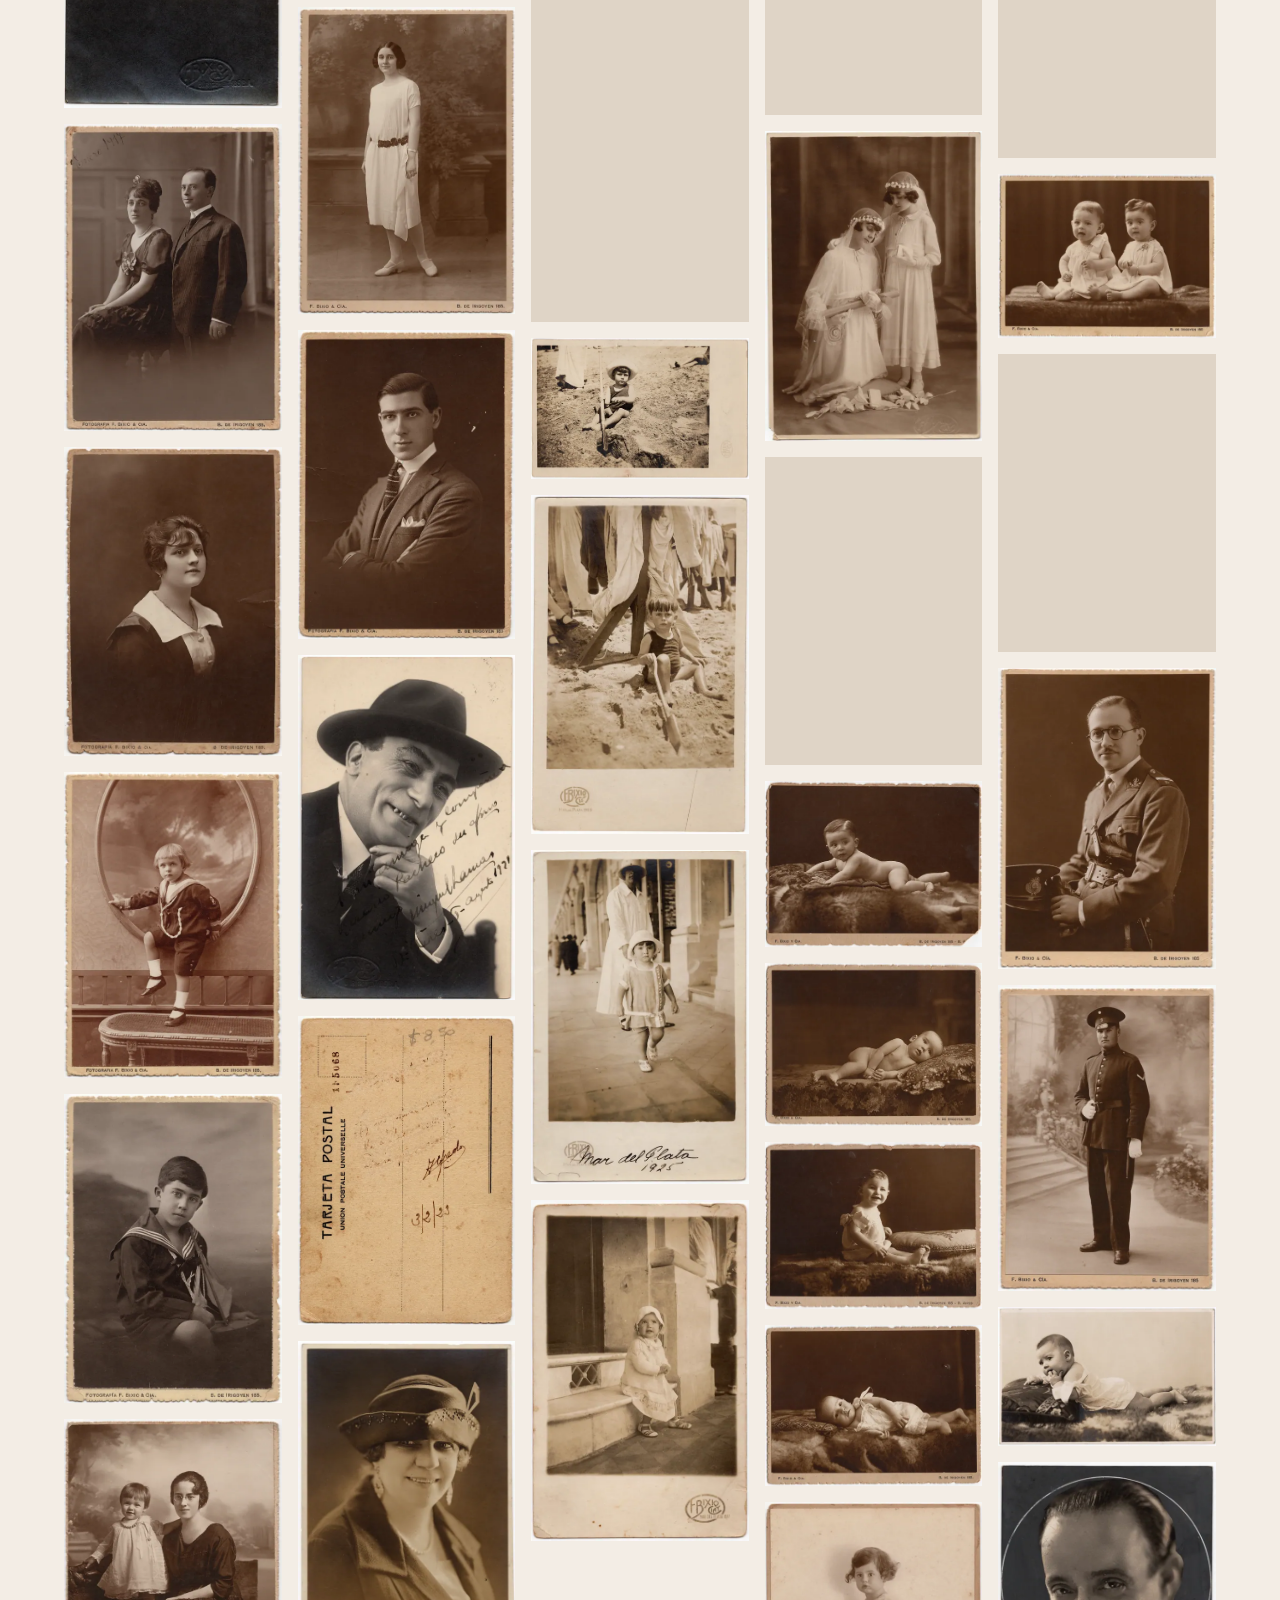
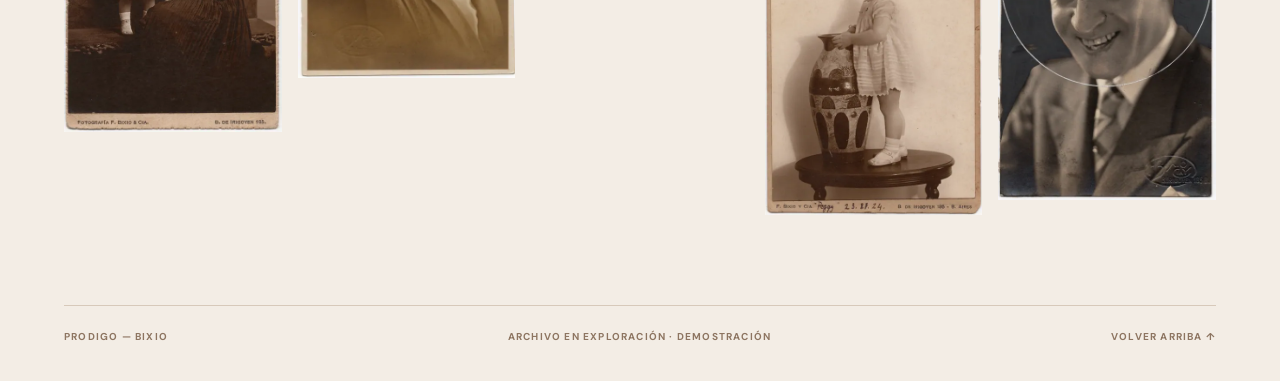
==== commit 77f59632: "Separar filtros documentales y agregar cantidades y búsqueda en listas" ====
--- a/index.html
+++ b/index.html
@@ -1,7 +1,7 @@
-<!doctype html><html lang="es"><head><meta charset="utf-8"><meta name="viewport" content="width=device-width, initial-scale=1, viewport-fit=cover"><meta name="theme-color" content="#f3ede5"><meta name="description" content="Prodigo — Bixio. Un archivo fotográfico para explorar visualmente."><title>Prodigo — Bixio</title><link rel="preconnect" href="https://fonts.googleapis.com"><link rel="preconnect" href="https://fonts.gstatic.com" crossorigin><link href="https://fonts.googleapis.com/css2?family=DM+Sans:wght@400;500;600;700&family=Instrument+Serif:ital@0;1&display=swap" rel="stylesheet"><link rel="stylesheet" href="style.css?v=color1"></head><body>
+<!doctype html><html lang="es"><head><meta charset="utf-8"><meta name="viewport" content="width=device-width, initial-scale=1, viewport-fit=cover"><meta name="theme-color" content="#f3ede5"><meta name="description" content="Prodigo — Bixio. Un archivo fotográfico para explorar visualmente."><title>Prodigo — Bixio</title><link rel="preconnect" href="https://fonts.googleapis.com"><link rel="preconnect" href="https://fonts.gstatic.com" crossorigin><link href="https://fonts.googleapis.com/css2?family=DM+Sans:wght@400;500;600;700&family=Instrument+Serif:ital@0;1&display=swap" rel="stylesheet"><link rel="stylesheet" href="style.css?v=facets1"></head><body>
 <header class="mast"><div class="mast-top"><div class="overline">ARCHIVO FOTOGRÁFICO <span class="tiny-star">✳</span> EXPLORACIÓN VISUAL</div><button class="icon-btn contrast" id="about" title="Acerca de la muestra" aria-label="Acerca de la muestra">i</button></div><div class="mast-main"><h1>Prodigo <em>—</em> <span id="collection-name-display">Bixio</span><span class="dot">.</span></h1><div class="mast-sub">Una colección en imágenes <span id="period-label">1899 — 1930</span></div></div></header>
-<main><section class="import-tools" aria-label="Importar catalogación"><label class="live-label">Colección <select id="live-collection" aria-label="Colección online"></select></label><button id="sync-now" class="soft-button">Actualizar</button><button id="import-json" class="soft-button">Importar JSON</button><input id="json-picker" type="file" accept=".json,application/json" hidden><button id="link-images" class="soft-button" hidden>Vincular imágenes</button><input id="image-picker" type="file" accept=".tif,.tiff,.jpg,.jpeg,.png,.webp" webkitdirectory multiple hidden><button id="restore-demo" class="soft-button" hidden>Volver a la muestra</button><p id="import-status" role="status"></p></section><section class="toolbar" aria-label="Filtros de fotografías"><div class="toolbar-head"><div class="section-kicker">EXPLORAR LA COLECCIÓN <span class="line"></span> <span id="counter">—</span></div><div class="right-tools"><button id="reset" class="reset-btn" hidden>↺ Restablecer</button><button id="density" class="icon-btn" title="Cambiar tamaño de miniaturas" aria-label="Cambiar tamaño de miniaturas"><svg width="19" height="19" viewBox="0 0 24 24" fill="none" stroke="currentColor" stroke-width="1.5"><rect x="2" y="2" width="8" height="8" rx="1"/><rect x="14" y="2" width="8" height="8" rx="1"/><rect x="2" y="14" width="8" height="8" rx="1"/><rect x="14" y="14" width="8" height="8" rx="1"/></svg></button></div></div><div class="filter-scroll"><div class="filter-bar" id="filters"><button class="filter-chip selected" data-group="all">Todas</button><button class="filter-chip" data-group="autores" hidden>Autores <span class="down">⌄</span></button><button class="filter-chip" data-group="identificados" hidden>Personas identificadas <span class="down">⌄</span></button><button class="filter-chip" data-group="personas">Personas <span class="down">⌄</span></button><button class="filter-chip" data-group="composicion">Composición <span class="down">⌄</span></button><button class="filter-chip" data-group="ambiente">Ambiente <span class="down">⌄</span></button><button class="filter-chip" data-group="detalles">Detalles <span class="down">⌄</span></button><button class="filter-chip" data-group="marca">Marca Bixio <span class="down">⌄</span></button><button class="filter-chip" data-group="fechas">Período <span class="down">⌄</span></button></div></div><div id="filter-panel" class="filter-panel" hidden></div><div id="active" class="active-tags"></div></section>
+<main><section class="import-tools" aria-label="Importar catalogación"><label class="live-label">Colección <select id="live-collection" aria-label="Colección online"></select></label><button id="sync-now" class="soft-button">Actualizar</button><button id="import-json" class="soft-button">Importar JSON</button><input id="json-picker" type="file" accept=".json,application/json" hidden><button id="link-images" class="soft-button" hidden>Vincular imágenes</button><input id="image-picker" type="file" accept=".tif,.tiff,.jpg,.jpeg,.png,.webp" webkitdirectory multiple hidden><button id="restore-demo" class="soft-button" hidden>Volver a la muestra</button><p id="import-status" role="status"></p></section><section class="toolbar" aria-label="Filtros de fotografías"><div class="toolbar-head"><div class="section-kicker">EXPLORAR LA COLECCIÓN <span class="line"></span> <span id="counter">—</span></div><div class="right-tools"><button id="reset" class="reset-btn" hidden>↺ Restablecer</button><button id="density" class="icon-btn" title="Cambiar tamaño de miniaturas" aria-label="Cambiar tamaño de miniaturas"><svg width="19" height="19" viewBox="0 0 24 24" fill="none" stroke="currentColor" stroke-width="1.5"><rect x="2" y="2" width="8" height="8" rx="1"/><rect x="14" y="2" width="8" height="8" rx="1"/><rect x="2" y="14" width="8" height="8" rx="1"/><rect x="14" y="14" width="8" height="8" rx="1"/></svg></button></div></div><div class="filter-scroll"><div class="filter-bar" id="filters"><button class="filter-chip selected" data-group="all">Todas</button><button class="filter-chip" data-group="autores" hidden>Autores <span class="down">⌄</span></button><button class="filter-chip" data-group="identificados" hidden>Personas identificadas <span class="down">⌄</span></button><button class="filter-chip" data-group="personas">Personas <span class="down">⌄</span></button><button class="filter-chip" data-group="tipo" hidden>Tipo de imagen <span class="down">⌄</span></button><button class="filter-chip" data-group="retrato" hidden>Tipo de retrato <span class="down">⌄</span></button><button class="filter-chip" data-group="encuadre" hidden>Encuadre <span class="down">⌄</span></button><button class="filter-chip" data-group="orientacion" hidden>Orientación <span class="down">⌄</span></button><button class="filter-chip" data-group="color" hidden>Color <span class="down">⌄</span></button><button class="filter-chip" data-group="objetos" hidden>Objetos <span class="down">⌄</span></button><button class="filter-chip" data-group="destacados" hidden>Destacados <span class="down">⌄</span></button><button class="filter-chip" data-group="composicion">Composición <span class="down">⌄</span></button><button class="filter-chip" data-group="ambiente">Ambiente <span class="down">⌄</span></button><button class="filter-chip" data-group="detalles">Detalles <span class="down">⌄</span></button><button class="filter-chip" data-group="marca">Firma del estudio <span class="down">⌄</span></button><button class="filter-chip" data-group="fechas">Período <span class="down">⌄</span></button></div></div><div id="filter-panel" class="filter-panel" hidden></div><div id="active" class="active-tags"></div></section>
 <section class="gallery-wrap"><div class="gallery" id="gallery"></div><div class="empty" id="empty" hidden>Sin fotografías para esta combinación.<br><button id="clear-empty" class="soft-button">Quitar filtros</button></div></section><footer><span>PRODIGO — BIXIO</span><span>ARCHIVO EN EXPLORACIÓN · DEMOSTRACIÓN</span><a href="#" id="up">VOLVER ARRIBA ↑</a></footer></main>
 <div id="viewer" class="viewer" role="dialog" aria-modal="true" aria-label="Visor fotográfico" hidden><div class="viewer-head"><div class="viewer-title">Prodigo <em>—</em> Bixio <small id="viewer-id"></small></div><div class="viewer-head-actions"><button id="flip" class="v-icon" title="Siguiente imagen de la pieza" aria-label="Siguiente imagen de la pieza" hidden>↺ <span>Reverso</span></button><button id="close" class="v-icon close" title="Cerrar" aria-label="Cerrar">✕</button></div></div><div class="image-viewport" id="viewport"><button id="prev" class="nav-arrow left" aria-label="Anterior">‹</button><div class="image-stage" id="stage"><img id="big" alt="Fotografía seleccionada" draggable="false"></div><button id="next" class="nav-arrow right" aria-label="Siguiente">›</button></div><nav id="image-sequence" aria-label="Imágenes de la pieza"></nav><span id="image-position" aria-live="polite"></span><div id="record-details" class="record-details"></div><div class="viewer-bottom"><div class="v-detail"><span id="current">— / —</span><span class="v-sep">·</span><span id="date">c. 1900</span></div><div class="zoom-tools"><button class="v-icon" id="zoom-out" title="Alejar" aria-label="Alejar">−</button><button class="zoom-readout" id="fit" title="Ajustar a pantalla">100%</button><button class="v-icon" id="zoom-in" title="Acercar" aria-label="Acercar">+</button><button class="v-icon" id="fullscreen" title="Pantalla completa" aria-label="Pantalla completa">⛶</button></div></div></div>
-<div class="info-overlay" id="info" hidden><div class="info-card"><button class="info-close" id="info-close" aria-label="Cerrar">✕</button><div class="overline">SOBRE ESTA DEMOSTRACIÓN</div><h2>Las imágenes cuentan.</h2><p>Una exploración visual del conjunto fotográfico de Bixio. Combiná filtros para descubrir relaciones entre retratos, escenas y marcas de estudio.</p><p>Las fechas y algunas clasificaciones son aproximaciones experimentales destinadas a esta demostración. No constituyen catalogación documental definitiva.</p><button class="soft-button" id="info-ok">Explorar →</button></div></div><script src="catalog-format.js?v=color1"></script><script src="app.js?v=color1"></script><script src="import.js?v=online1"></script><script src="remote.js?v=color1"></script></body></html>
+<div class="info-overlay" id="info" hidden><div class="info-card"><button class="info-close" id="info-close" aria-label="Cerrar">✕</button><div class="overline">SOBRE ESTA DEMOSTRACIÓN</div><h2>Las imágenes cuentan.</h2><p>Una exploración visual del conjunto fotográfico de Bixio. Combiná filtros para descubrir relaciones entre retratos, escenas y marcas de estudio.</p><p>Las fechas y algunas clasificaciones son aproximaciones experimentales destinadas a esta demostración. No constituyen catalogación documental definitiva.</p><button class="soft-button" id="info-ok">Explorar →</button></div></div><script src="catalog-format.js?v=facets1"></script><script src="app.js?v=facets1"></script><script src="import.js?v=online1"></script><script src="remote.js?v=facets1"></script></body></html>
 
--- a/style.css
+++ b/style.css
@@ -93,3 +93,5 @@
 .live-label{font-size:12px;display:flex;gap:8px;align-items:center}.live-label select{font:inherit;padding:9px 12px;border:1px solid var(--line);border-radius:20px;background:var(--paper);color:var(--ink)}
 
 #image-sequence{display:flex;gap:6px;overflow:auto;flex-shrink:0;padding:8px 20px;max-width:100%;justify-content:center}#image-sequence:empty{display:none}#image-sequence button{background:#393630;color:#fff;border:1px solid #756b60;border-radius:16px;padding:6px 12px;white-space:nowrap;cursor:pointer}#image-sequence button[aria-pressed="true"]{background:#eee1cc;color:#33281e}#image-position{color:#e3d4c1;text-align:center;font-size:12px;flex-shrink:0}
+
+.filter-scroll{overflow:visible}.filter-bar{width:100%;min-width:0;flex-wrap:wrap;gap:7px}.facet-count{display:inline-grid;place-items:center;min-width:22px;padding:1px 5px;border-radius:12px;background:#bda68d25;font-size:10px;margin-left:5px}.filter-chip.has-selection .facet-count{background:#fff2}.filter-panel{max-height:none;overflow:visible}.facet-toolbar{display:flex;align-items:center;gap:12px;flex-wrap:wrap;margin-bottom:12px}.facet-toolbar strong{font-size:14px}.facet-toolbar>span{font-size:12px;color:#745e4b}.facet-clear,.facet-close{border:0;background:transparent;color:inherit;font-size:12px;padding:6px}.facet-clear{margin-left:auto;text-decoration:underline}.facet-search{display:flex;align-items:center;gap:12px;font-size:12px;margin:10px 0 14px}.facet-search[hidden]{display:none}.facet-search input{flex:1;min-width:0;padding:10px 12px;border:1px solid #c9b8a7;border-radius:8px;background:#faf6ef;color:inherit;font:inherit}.filter-panel .options{display:grid;grid-template-columns:repeat(auto-fit,minmax(230px,1fr));gap:7px;max-height:min(43vh,350px);overflow:auto;overscroll-behavior:contain;padding:2px}.filter-panel .option{display:flex;align-items:center;justify-content:space-between;gap:12px;border-radius:8px;max-width:none;white-space:normal;overflow-wrap:anywhere}.option-count{flex-shrink:0;font-size:11px;font-variant-numeric:tabular-nums;background:#bda68d33;border-radius:12px;padding:2px 7px;min-width:24px;text-align:center}.option.on .option-count{background:#fff2}.facet-no-results{font-size:13px;grid-column:1/-1}@media(max-width:600px){.filter-panel .options{grid-template-columns:1fr}.filter-chip{padding:8px 11px;min-height:38px}.facet-search{display:block}.facet-search input{display:block;width:100%;margin-top:5px}.facet-toolbar{gap:7px}.facet-toolbar>span{width:100%;order:3}}
